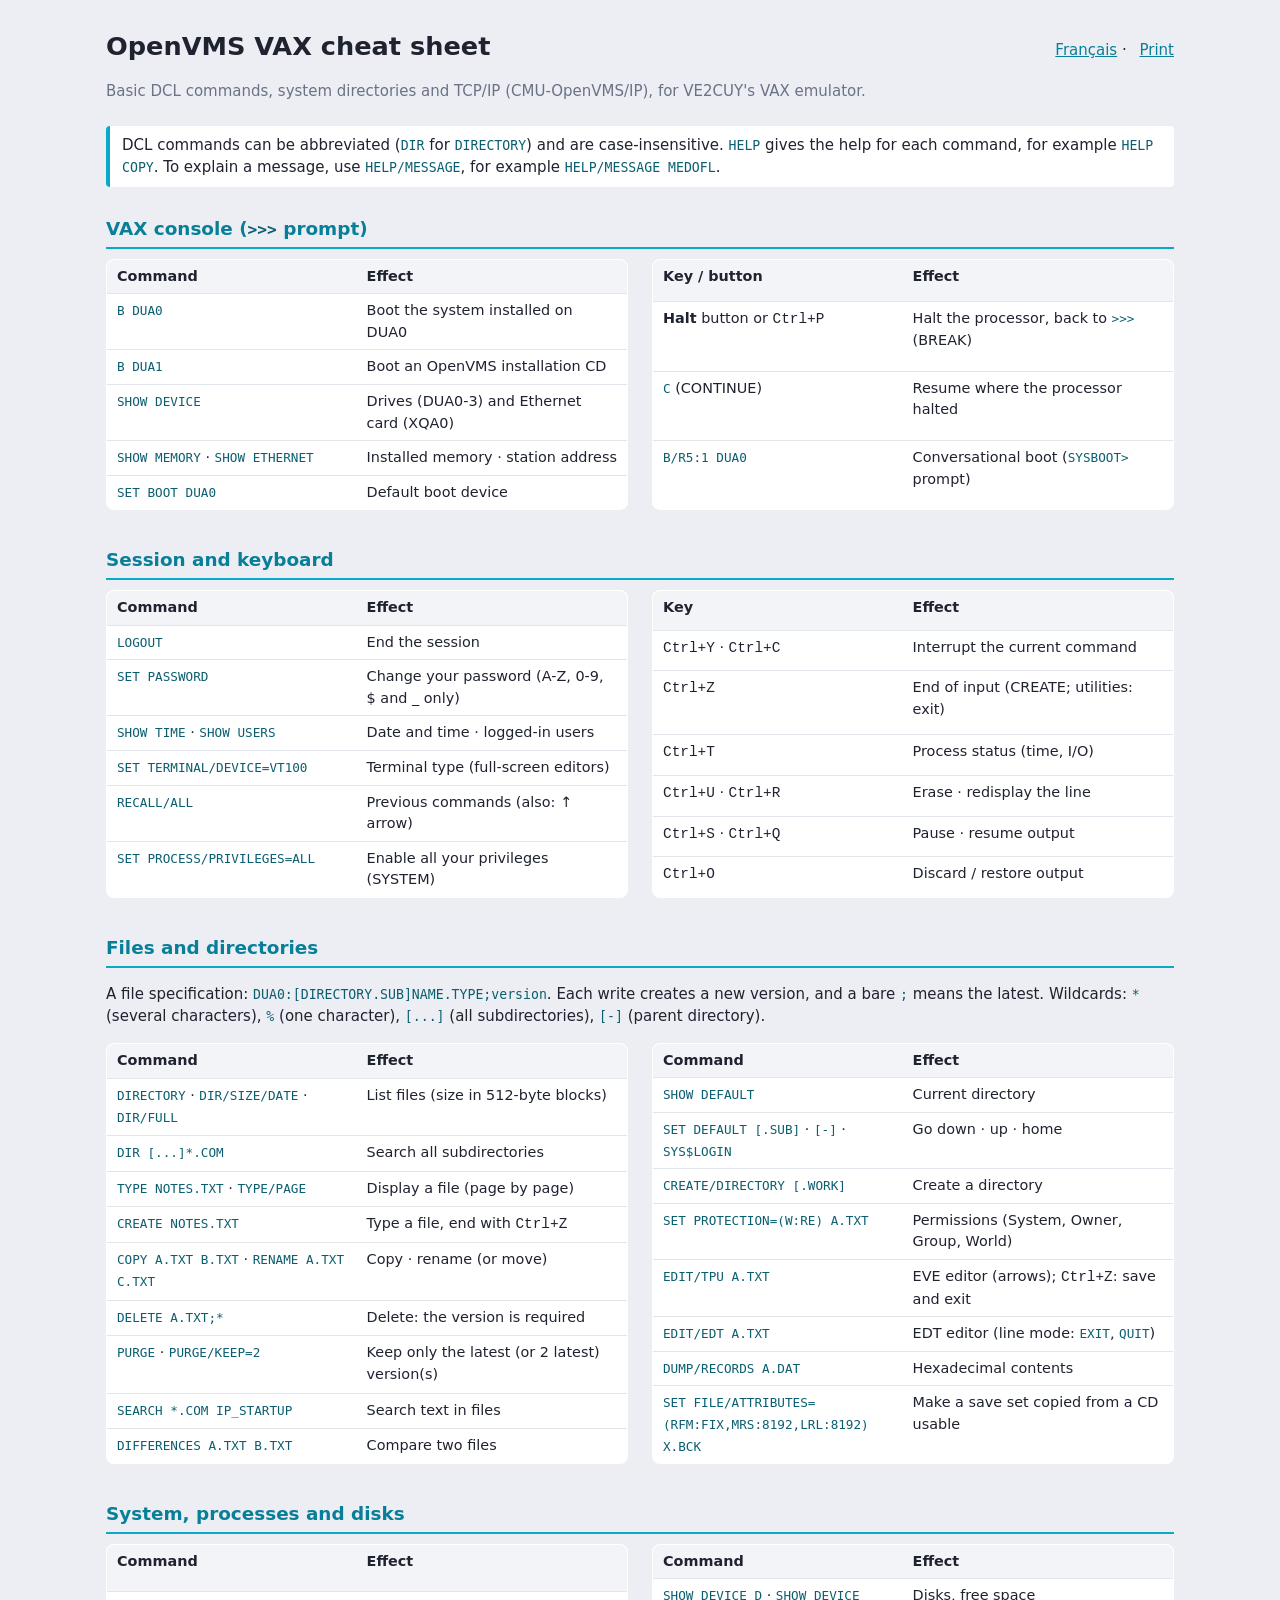
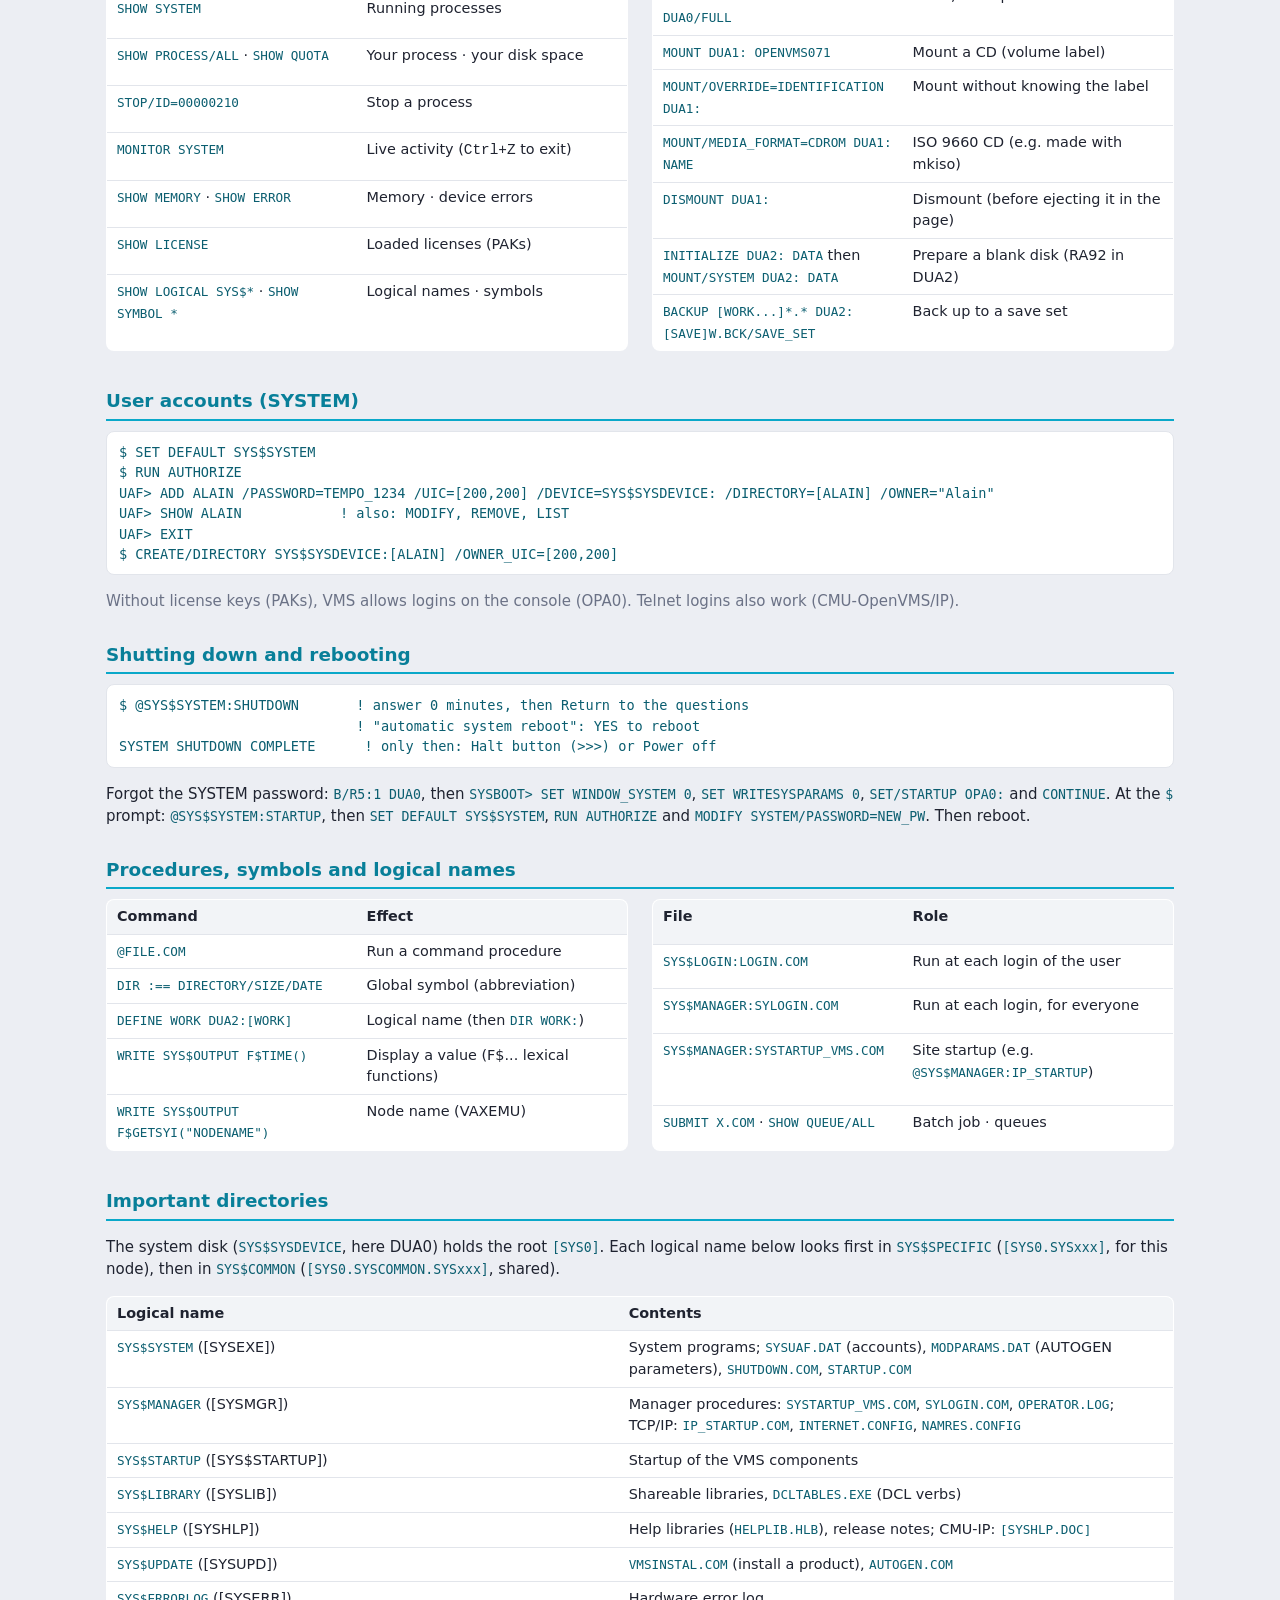
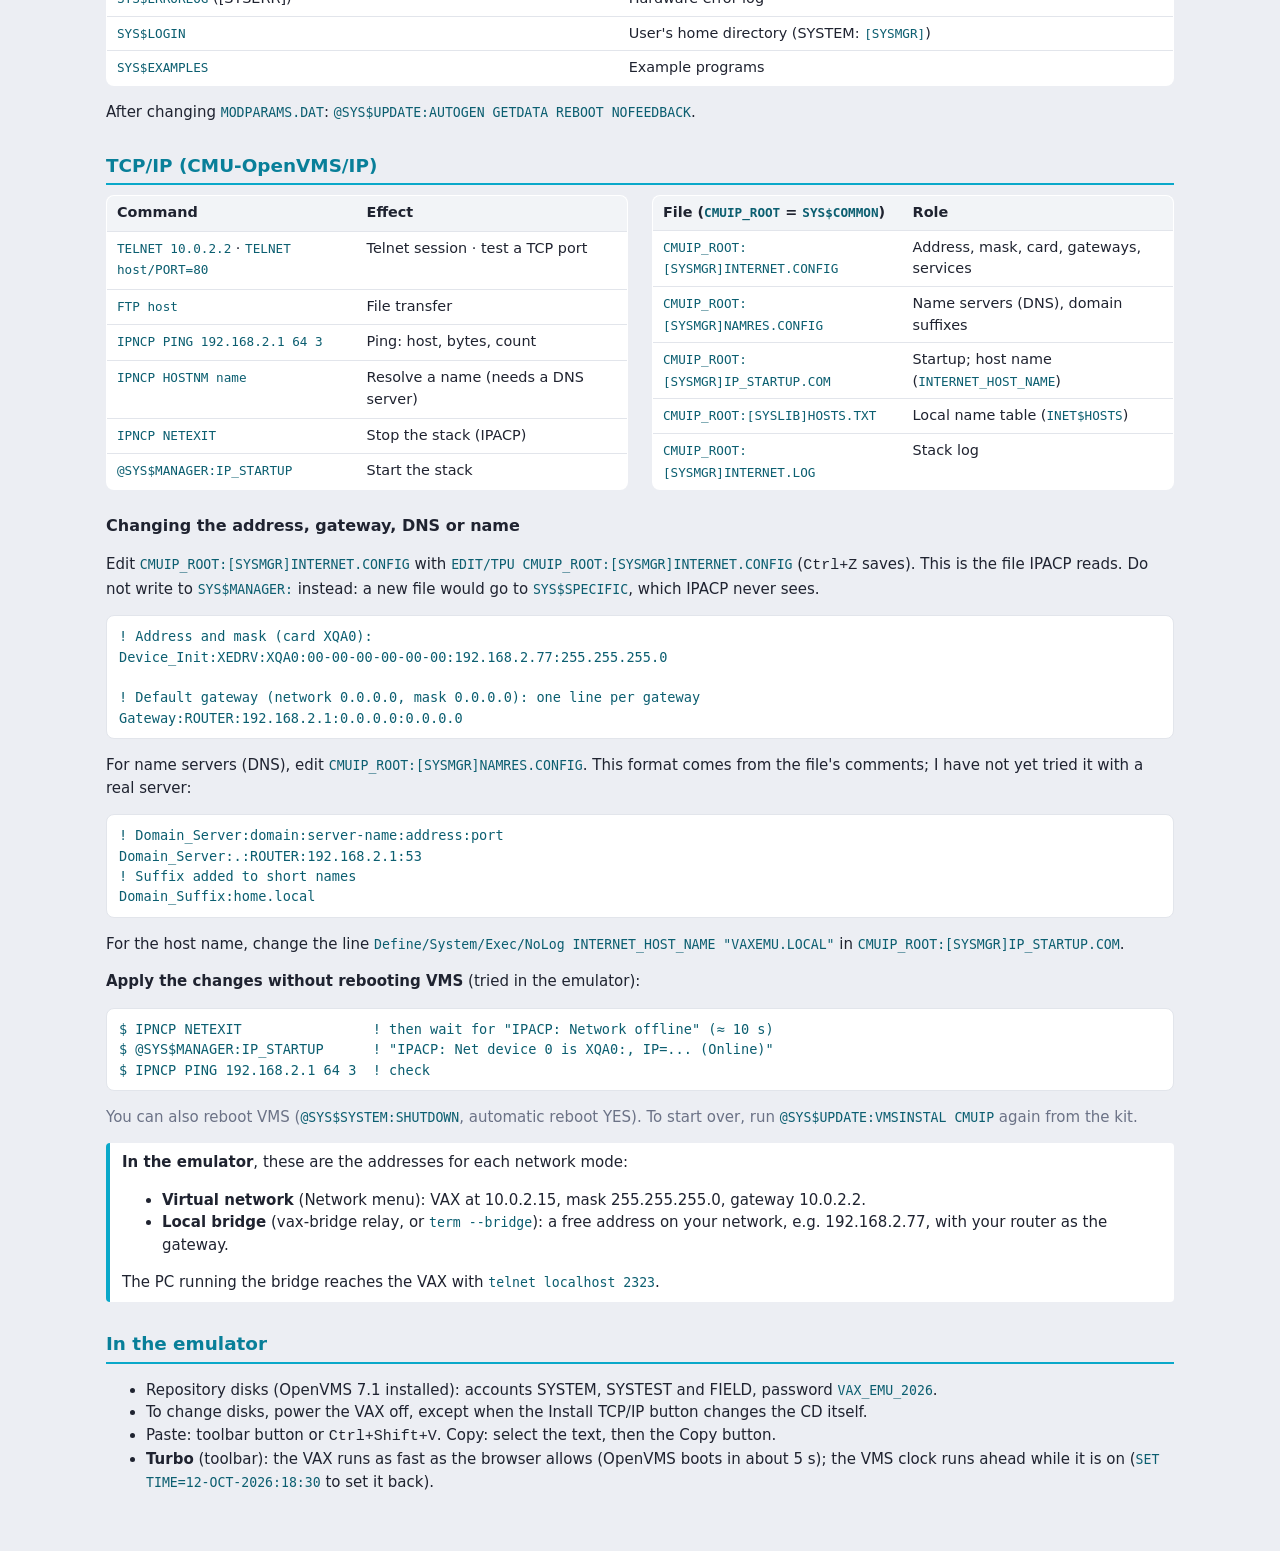
==== cheatsheet.html @ 29350e44 "Mise à jour du site" ====
<!doctype html>
<html lang="fr">
<head>
  <meta charset="utf-8">
  <meta name="viewport" content="width=device-width, initial-scale=1">
  <title>Aide-mémoire OpenVMS</title>
  <meta name="color-scheme" content="light dark">
  <script>
    // Même thème que l'émulateur; langue : ?lang=, sinon celle de l'émulateur ou du fureteur.
    try {
      const prefs = JSON.parse(localStorage.getItem('vax-prefs') ?? '{}');
      if (prefs.theme === 'light' || prefs.theme === 'dark') document.documentElement.dataset.theme = prefs.theme;
      const lang = new URLSearchParams(location.search).get('lang') || prefs.lang || navigator.language || 'fr';
      document.documentElement.lang = lang.startsWith('fr') ? 'fr' : 'en';
    } catch { /* stockage indisponible */ }
  </script>
  <style>
    :root { --bg: #eceef3; --surface: #fff; --surface-2: #f2f4f7; --border: #e2e5eb; --text: #1f2330;
      --muted: #6b7286; --accent: #0aa8c9; --accent-ink: #087f99; --code: #0b5e70; }
    @media (prefers-color-scheme: dark) { :root:not([data-theme="light"]) { --bg: #15171c; --surface: #1f222a;
      --surface-2: #282c35; --border: #2f333d; --text: #e6e8ec; --muted: #8d93a1; --accent: #22c3e6;
      --accent-ink: #4fd3ef; --code: #7fe0f5; } }
    :root[data-theme="dark"] { --bg: #15171c; --surface: #1f222a; --surface-2: #282c35; --border: #2f333d;
      --text: #e6e8ec; --muted: #8d93a1; --accent: #22c3e6; --accent-ink: #4fd3ef; --code: #7fe0f5; }
    * { box-sizing: border-box; }
    body { margin: 0; background: var(--bg); color: var(--text);
      font: 15px/1.5 system-ui, -apple-system, "Segoe UI", Roboto, sans-serif; }
    article { max-width: 1100px; margin: 0 auto; padding: 24px 16px 48px; }
    html[lang="fr"] article[lang="en"], html[lang="en"] article[lang="fr"] { display: none; }
    header { display: flex; align-items: baseline; justify-content: space-between; gap: 12px; flex-wrap: wrap; }
    h1 { margin: 0 0 4px; font-size: 1.6rem; }
    h2 { margin: 28px 0 10px; font-size: 1.15rem; color: var(--accent-ink); border-bottom: 2px solid var(--accent); padding-bottom: 4px; }
    h3 { margin: 16px 0 6px; font-size: 1rem; }
    p, li { color: var(--text); }
    .muted { color: var(--muted); }
    .lang a { color: var(--accent-ink); margin-left: 8px; }
    .grid { display: grid; grid-template-columns: repeat(auto-fit, minmax(420px, 1fr)); gap: 0 24px; }
    @media (max-width: 520px) { .grid { grid-template-columns: 1fr; } }
    table { width: 100%; border-collapse: collapse; background: var(--surface); border: 1px solid var(--border);
      border-radius: 8px; overflow: hidden; font-size: 0.9rem; margin-bottom: 8px; }
    th, td { text-align: left; vertical-align: top; padding: 6px 10px; border-top: 1px solid var(--border); }
    th { background: var(--surface-2); font-weight: 600; }
    tr:first-child th, tr:first-child td { border-top: 0; }
    td:first-child { width: 48%; }
    code, pre { font-family: "DejaVu Sans Mono", Consolas, "Courier New", monospace; color: var(--code); }
    code { font-size: 0.88em; overflow-wrap: anywhere; }
    pre { background: var(--surface); border: 1px solid var(--border); border-radius: 8px; padding: 10px 12px;
      overflow-x: auto; font-size: 0.85rem; margin: 6px 0 10px; }
    .note { background: var(--surface); border-left: 4px solid var(--accent); padding: 8px 12px; border-radius: 4px; margin: 8px 0; }
    @media print {
      body { background: #fff; color: #000; font-size: 11px; }
      .lang { display: none; }
      h2 { break-after: avoid; }
      table, pre { break-inside: avoid; }
      code, pre { color: #000; }
    }
  </style>
</head>
<body>

<article lang="fr">
  <header>
    <div>
      <h1>Aide-mémoire OpenVMS VAX</h1>
      <p class="muted">Commandes DCL de base, répertoires du système et TCP/IP (CMU-OpenVMS/IP), pour l'émulateur VAX de VE2CUY.</p>
    </div>
    <p class="lang"><a href="?lang=en">English</a> · <a href="javascript:print()">Imprimer</a></p>
  </header>

  <div class="note">Les commandes DCL s'abrègent (<code>DIR</code> pour <code>DIRECTORY</code>), et les majuscules ou minuscules n'ont pas d'importance. <code>HELP</code> donne l'aide de chaque commande, par exemple <code>HELP COPY</code>. Pour l'explication d'un message, utilisez <code>HELP/MESSAGE</code>, par exemple <code>HELP/MESSAGE MEDOFL</code>.</div>

  <h2>Console du VAX (invite <code>&gt;&gt;&gt;</code>)</h2>
  <div class="grid">
    <table>
      <tr><th>Commande</th><th>Effet</th></tr>
      <tr><td><code>B DUA0</code></td><td>Amorcer (boot) le système installé sur DUA0</td></tr>
      <tr><td><code>B DUA1</code></td><td>Amorcer un CD d'installation d'OpenVMS</td></tr>
      <tr><td><code>SHOW DEVICE</code></td><td>Lecteurs (DUA0-3) et carte Ethernet (XQA0)</td></tr>
      <tr><td><code>SHOW MEMORY</code> · <code>SHOW ETHERNET</code></td><td>Mémoire installée · adresse de station</td></tr>
      <tr><td><code>SET BOOT DUA0</code></td><td>Périphérique d'amorçage par défaut</td></tr>
    </table>
    <table>
      <tr><th>Touche / bouton</th><th>Effet</th></tr>
      <tr><td>Bouton <strong>Arrêt</strong> ou <kbd>Ctrl+P</kbd></td><td>Arrêter le processeur et revenir à <code>&gt;&gt;&gt;</code> (BREAK)</td></tr>
      <tr><td><code>C</code> (CONTINUE)</td><td>Reprendre là où le processeur s'était arrêté</td></tr>
      <tr><td><code>B/R5:1 DUA0</code></td><td>Amorçage conversationnel (invite <code>SYSBOOT&gt;</code>)</td></tr>
    </table>
  </div>

  <h2>Session et clavier</h2>
  <div class="grid">
    <table>
      <tr><th>Commande</th><th>Effet</th></tr>
      <tr><td><code>LOGOUT</code></td><td>Fermer la session</td></tr>
      <tr><td><code>SET PASSWORD</code></td><td>Changer son mot de passe (A-Z, 0-9, $ et _ seulement)</td></tr>
      <tr><td><code>SHOW TIME</code> · <code>SHOW USERS</code></td><td>Date et heure · usagers connectés</td></tr>
      <tr><td><code>SET TERMINAL/DEVICE=VT100</code></td><td>Type de terminal (éditeurs plein écran)</td></tr>
      <tr><td><code>RECALL/ALL</code></td><td>Commandes précédentes (aussi : flèche ↑)</td></tr>
      <tr><td><code>SET PROCESS/PRIVILEGES=ALL</code></td><td>Activer tous ses privilèges (SYSTEM)</td></tr>
    </table>
    <table>
      <tr><th>Touche</th><th>Effet</th></tr>
      <tr><td><kbd>Ctrl+Y</kbd> · <kbd>Ctrl+C</kbd></td><td>Interrompre la commande en cours</td></tr>
      <tr><td><kbd>Ctrl+Z</kbd></td><td>Fin de saisie (CREATE, utilitaires : quitter)</td></tr>
      <tr><td><kbd>Ctrl+T</kbd></td><td>État du processus (temps, E/S)</td></tr>
      <tr><td><kbd>Ctrl+U</kbd> · <kbd>Ctrl+R</kbd></td><td>Effacer · réafficher la ligne</td></tr>
      <tr><td><kbd>Ctrl+S</kbd> · <kbd>Ctrl+Q</kbd></td><td>Suspendre · reprendre l'affichage</td></tr>
      <tr><td><kbd>Ctrl+O</kbd></td><td>Supprimer / rétablir la sortie</td></tr>
    </table>
  </div>

  <h2>Fichiers et répertoires</h2>
  <p>Une spécification de fichier : <code>DUA0:[REPERTOIRE.SOUS]NOM.TYPE;version</code>. Chaque écriture crée une nouvelle version, et <code>;</code> seul désigne la plus récente. Jokers : <code>*</code> (plusieurs caractères), <code>%</code> (un caractère), <code>[...]</code> (tous les sous-répertoires), <code>[-]</code> (répertoire parent).</p>
  <div class="grid">
    <table>
      <tr><th>Commande</th><th>Effet</th></tr>
      <tr><td><code>DIRECTORY</code> · <code>DIR/SIZE/DATE</code> · <code>DIR/FULL</code></td><td>Lister les fichiers (taille en blocs de 512 octets)</td></tr>
      <tr><td><code>DIR [...]*.COM</code></td><td>Chercher dans tous les sous-répertoires</td></tr>
      <tr><td><code>TYPE NOTES.TXT</code> · <code>TYPE/PAGE</code></td><td>Afficher un fichier (page par page)</td></tr>
      <tr><td><code>CREATE NOTES.TXT</code></td><td>Taper un fichier, terminer par <kbd>Ctrl+Z</kbd></td></tr>
      <tr><td><code>COPY A.TXT B.TXT</code> · <code>RENAME A.TXT C.TXT</code></td><td>Copier · renommer (ou déplacer)</td></tr>
      <tr><td><code>DELETE A.TXT;*</code></td><td>Effacer : la version est obligatoire</td></tr>
      <tr><td><code>PURGE</code> · <code>PURGE/KEEP=2</code></td><td>Garder seulement la (ou les 2) dernière(s) version(s)</td></tr>
      <tr><td><code>SEARCH *.COM IP_STARTUP</code></td><td>Chercher un texte dans des fichiers</td></tr>
      <tr><td><code>DIFFERENCES A.TXT B.TXT</code></td><td>Comparer deux fichiers</td></tr>
    </table>
    <table>
      <tr><th>Commande</th><th>Effet</th></tr>
      <tr><td><code>SHOW DEFAULT</code></td><td>Répertoire courant</td></tr>
      <tr><td><code>SET DEFAULT [.SOUS]</code> · <code>[-]</code> · <code>SYS$LOGIN</code></td><td>Descendre · remonter · revenir chez soi</td></tr>
      <tr><td><code>CREATE/DIRECTORY [.TRAVAIL]</code></td><td>Créer un répertoire</td></tr>
      <tr><td><code>SET PROTECTION=(W:RE) A.TXT</code></td><td>Permissions (System, Owner, Group, World)</td></tr>
      <tr><td><code>EDIT/TPU A.TXT</code></td><td>Éditeur EVE (flèches); <kbd>Ctrl+Z</kbd> : enregistrer et quitter</td></tr>
      <tr><td><code>EDIT/EDT A.TXT</code></td><td>Éditeur EDT (ligne : <code>EXIT</code>, <code>QUIT</code>)</td></tr>
      <tr><td><code>DUMP/RECORDS A.DAT</code></td><td>Contenu en hexadécimal</td></tr>
      <tr><td><code>SET FILE/ATTRIBUTES=(RFM:FIX,MRS:8192,LRL:8192) X.BCK</code></td><td>Rendre utilisable un save set copié d'un CD</td></tr>
    </table>
  </div>

  <h2>Système, processus et disques</h2>
  <div class="grid">
    <table>
      <tr><th>Commande</th><th>Effet</th></tr>
      <tr><td><code>SHOW SYSTEM</code></td><td>Processus en marche</td></tr>
      <tr><td><code>SHOW PROCESS/ALL</code> · <code>SHOW QUOTA</code></td><td>Son processus · son espace disque</td></tr>
      <tr><td><code>STOP/ID=00000210</code></td><td>Arrêter un processus</td></tr>
      <tr><td><code>MONITOR SYSTEM</code></td><td>Activité en direct (<kbd>Ctrl+Z</kbd> pour quitter)</td></tr>
      <tr><td><code>SHOW MEMORY</code> · <code>SHOW ERROR</code></td><td>Mémoire · erreurs des périphériques</td></tr>
      <tr><td><code>SHOW LICENSE</code></td><td>Licences (PAK) chargées</td></tr>
      <tr><td><code>SHOW LOGICAL SYS$*</code> · <code>SHOW SYMBOL *</code></td><td>Noms logiques · symboles</td></tr>
    </table>
    <table>
      <tr><th>Commande</th><th>Effet</th></tr>
      <tr><td><code>SHOW DEVICE D</code> · <code>SHOW DEVICE DUA0/FULL</code></td><td>Disques, espace libre</td></tr>
      <tr><td><code>MOUNT DUA1: OPENVMS071</code></td><td>Monter un CD (étiquette du volume)</td></tr>
      <tr><td><code>MOUNT/OVERRIDE=IDENTIFICATION DUA1:</code></td><td>Monter sans connaître l'étiquette</td></tr>
      <tr><td><code>MOUNT/MEDIA_FORMAT=CDROM DUA1: NOM</code></td><td>CD ISO 9660 (ex. fait avec mkiso)</td></tr>
      <tr><td><code>DISMOUNT DUA1:</code></td><td>Démonter (avant d'éjecter dans la page)</td></tr>
      <tr><td><code>INITIALIZE DUA2: DONNEES</code> puis <code>MOUNT/SYSTEM DUA2: DONNEES</code></td><td>Préparer un disque vierge (RA92 en DUA2)</td></tr>
      <tr><td><code>BACKUP [TRAVAIL...]*.* DUA2:[SAUVE]T.BCK/SAVE_SET</code></td><td>Sauvegarde dans un save set</td></tr>
    </table>
  </div>

  <h2>Comptes d'usagers (SYSTEM)</h2>
<pre>$ SET DEFAULT SYS$SYSTEM
$ RUN AUTHORIZE
UAF&gt; ADD ALAIN /PASSWORD=TEMPO_1234 /UIC=[200,200] /DEVICE=SYS$SYSDEVICE: /DIRECTORY=[ALAIN] /OWNER="Alain"
UAF&gt; SHOW ALAIN            ! aussi : MODIFY, REMOVE, LIST
UAF&gt; EXIT
$ CREATE/DIRECTORY SYS$SYSDEVICE:[ALAIN] /OWNER_UIC=[200,200]</pre>
  <p class="muted">Sans clé de licence (PAK), VMS permet la connexion sur la console (OPA0). Les connexions par telnet passent aussi (CMU-OpenVMS/IP).</p>

  <h2>Arrêter et redémarrer</h2>
<pre>$ @SYS$SYSTEM:SHUTDOWN       ! répondre 0 minute, puis Retour aux questions
                             ! « automatic system reboot » : YES pour redémarrer
SYSTEM SHUTDOWN COMPLETE      ! alors seulement : bouton Arrêt (&gt;&gt;&gt;) ou Éteindre</pre>
  <p>Mot de passe de SYSTEM oublié : <code>B/R5:1 DUA0</code>, puis <code>SYSBOOT&gt; SET WINDOW_SYSTEM 0</code>, <code>SET WRITESYSPARAMS 0</code>, <code>SET/STARTUP OPA0:</code> et <code>CONTINUE</code>. À l'invite <code>$</code> : <code>@SYS$SYSTEM:STARTUP</code>, puis <code>SET DEFAULT SYS$SYSTEM</code>, <code>RUN AUTHORIZE</code> et <code>MODIFY SYSTEM/PASSWORD=NOUVEAU_MP</code>. Redémarrez ensuite.</p>

  <h2>Procédures, symboles et noms logiques</h2>
  <div class="grid">
    <table>
      <tr><th>Commande</th><th>Effet</th></tr>
      <tr><td><code>@FICHIER.COM</code></td><td>Exécuter une procédure de commandes</td></tr>
      <tr><td><code>DIR :== DIRECTORY/SIZE/DATE</code></td><td>Symbole (abréviation) global</td></tr>
      <tr><td><code>DEFINE TRAVAIL DUA2:[TRAVAIL]</code></td><td>Nom logique (puis <code>DIR TRAVAIL:</code>)</td></tr>
      <tr><td><code>WRITE SYS$OUTPUT F$TIME()</code></td><td>Afficher une valeur (fonctions lexicales F$...)</td></tr>
      <tr><td><code>WRITE SYS$OUTPUT F$GETSYI("NODENAME")</code></td><td>Nom du nœud (VAXEMU)</td></tr>
    </table>
    <table>
      <tr><th>Fichier</th><th>Rôle</th></tr>
      <tr><td><code>SYS$LOGIN:LOGIN.COM</code></td><td>Exécuté à chaque connexion de l'usager</td></tr>
      <tr><td><code>SYS$MANAGER:SYLOGIN.COM</code></td><td>Exécuté à chaque connexion, pour tous</td></tr>
      <tr><td><code>SYS$MANAGER:SYSTARTUP_VMS.COM</code></td><td>Démarrage du site (ex. <code>@SYS$MANAGER:IP_STARTUP</code>)</td></tr>
      <tr><td><code>SUBMIT X.COM</code> · <code>SHOW QUEUE/ALL</code></td><td>Travail en lot · files d'attente</td></tr>
    </table>
  </div>

  <h2>Répertoires importants</h2>
  <p>Le disque système (<code>SYS$SYSDEVICE</code>, ici DUA0) contient la racine <code>[SYS0]</code>. Chaque nom logique ci-dessous cherche d'abord dans <code>SYS$SPECIFIC</code> (<code>[SYS0.SYSxxx]</code>), propre au nœud, puis dans <code>SYS$COMMON</code> (<code>[SYS0.SYSCOMMON.SYSxxx]</code>), partagé.</p>
  <table>
    <tr><th>Nom logique</th><th>Contenu</th></tr>
    <tr><td><code>SYS$SYSTEM</code> ([SYSEXE])</td><td>Programmes du système; <code>SYSUAF.DAT</code> (comptes), <code>MODPARAMS.DAT</code> (paramètres pour AUTOGEN), <code>SHUTDOWN.COM</code>, <code>STARTUP.COM</code></td></tr>
    <tr><td><code>SYS$MANAGER</code> ([SYSMGR])</td><td>Procédures du gestionnaire : <code>SYSTARTUP_VMS.COM</code>, <code>SYLOGIN.COM</code>, <code>OPERATOR.LOG</code>; TCP/IP : <code>IP_STARTUP.COM</code>, <code>INTERNET.CONFIG</code>, <code>NAMRES.CONFIG</code></td></tr>
    <tr><td><code>SYS$STARTUP</code> ([SYS$STARTUP])</td><td>Démarrage des composants de VMS</td></tr>
    <tr><td><code>SYS$LIBRARY</code> ([SYSLIB])</td><td>Bibliothèques partagées, <code>DCLTABLES.EXE</code> (verbes DCL)</td></tr>
    <tr><td><code>SYS$HELP</code> ([SYSHLP])</td><td>Bibliothèques d'aide (<code>HELPLIB.HLB</code>), notes de version; CMU-IP : <code>[SYSHLP.DOC]</code></td></tr>
    <tr><td><code>SYS$UPDATE</code> ([SYSUPD])</td><td><code>VMSINSTAL.COM</code> (installer un produit), <code>AUTOGEN.COM</code></td></tr>
    <tr><td><code>SYS$ERRORLOG</code> ([SYSERR])</td><td>Journal des erreurs du matériel</td></tr>
    <tr><td><code>SYS$LOGIN</code></td><td>Répertoire de l'usager (SYSTEM : <code>[SYSMGR]</code>)</td></tr>
    <tr><td><code>SYS$EXAMPLES</code></td><td>Exemples de programmes</td></tr>
  </table>
  <p>Après un changement de <code>MODPARAMS.DAT</code> : <code>@SYS$UPDATE:AUTOGEN GETDATA REBOOT NOFEEDBACK</code>.</p>

  <h2>TCP/IP (CMU-OpenVMS/IP)</h2>
  <div class="grid">
    <table>
      <tr><th>Commande</th><th>Effet</th></tr>
      <tr><td><code>TELNET 10.0.2.2</code> · <code>TELNET hôte/PORT=80</code></td><td>Session telnet · essai d'un port TCP</td></tr>
      <tr><td><code>FTP hôte</code></td><td>Transfert de fichiers</td></tr>
      <tr><td><code>IPNCP PING 192.168.2.1 64 3</code></td><td>Ping : hôte, octets, nombre</td></tr>
      <tr><td><code>IPNCP HOSTNM nom</code></td><td>Résoudre un nom (serveur DNS requis)</td></tr>
      <tr><td><code>IPNCP NETEXIT</code></td><td>Arrêter la pile (IPACP)</td></tr>
      <tr><td><code>@SYS$MANAGER:IP_STARTUP</code></td><td>Démarrer la pile</td></tr>
    </table>
    <table>
      <tr><th>Fichier (<code>CMUIP_ROOT</code> = <code>SYS$COMMON</code>)</th><th>Rôle</th></tr>
      <tr><td><code>CMUIP_ROOT:[SYSMGR]INTERNET.CONFIG</code></td><td>Adresse, masque, carte, passerelles, services</td></tr>
      <tr><td><code>CMUIP_ROOT:[SYSMGR]NAMRES.CONFIG</code></td><td>Serveurs de noms (DNS), suffixes de domaine</td></tr>
      <tr><td><code>CMUIP_ROOT:[SYSMGR]IP_STARTUP.COM</code></td><td>Démarrage; nom d'hôte (<code>INTERNET_HOST_NAME</code>)</td></tr>
      <tr><td><code>CMUIP_ROOT:[SYSLIB]HOSTS.TXT</code></td><td>Table locale des noms (<code>INET$HOSTS</code>)</td></tr>
      <tr><td><code>CMUIP_ROOT:[SYSMGR]INTERNET.LOG</code></td><td>Journal de la pile</td></tr>
    </table>
  </div>

  <h3>Changer l'adresse, la passerelle, le DNS ou le nom</h3>
  <p>Modifiez <code>CMUIP_ROOT:[SYSMGR]INTERNET.CONFIG</code> avec <code>EDIT/TPU CMUIP_ROOT:[SYSMGR]INTERNET.CONFIG</code> (<kbd>Ctrl+Z</kbd> enregistre). C'est ce fichier que lit IPACP. N'écrivez pas plutôt dans <code>SYS$MANAGER:</code> : un nouveau fichier y irait dans <code>SYS$SPECIFIC</code> et IPACP ne le verrait pas.</p>
<pre>! Adresse et masque (carte XQA0) :
Device_Init:XEDRV:XQA0:00-00-00-00-00-00:192.168.2.77:255.255.255.0

! Passerelle par défaut (réseau 0.0.0.0, masque 0.0.0.0) : une ligne par passerelle
Gateway:ROUTER:192.168.2.1:0.0.0.0:0.0.0.0</pre>
  <p>Pour les serveurs de noms (DNS), modifiez <code>CMUIP_ROOT:[SYSMGR]NAMRES.CONFIG</code>. Le format vient des commentaires du fichier; je ne l'ai pas encore essayé avec un vrai serveur :</p>
<pre>! Domain_Server:domaine:nom-du-serveur:adresse:port
Domain_Server:.:ROUTER:192.168.2.1:53
! Suffixe ajouté aux noms courts
Domain_Suffix:maison.local</pre>
  <p>Pour le nom d'hôte, changez la ligne <code>Define/System/Exec/NoLog INTERNET_HOST_NAME "VAXEMU.LOCAL"</code> de <code>CMUIP_ROOT:[SYSMGR]IP_STARTUP.COM</code>.</p>
  <p><strong>Appliquer les changements sans redémarrer VMS</strong> (essayé dans l'émulateur) :</p>
<pre>$ IPNCP NETEXIT                ! puis attendre le message « IPACP: Network offline » (≈ 10 s)
$ @SYS$MANAGER:IP_STARTUP      ! « IPACP: Net device 0 is XQA0:, IP=... (Online) »
$ IPNCP PING 192.168.2.1 64 3  ! vérifier</pre>
  <p class="muted">Vous pouvez aussi redémarrer VMS (<code>@SYS$SYSTEM:SHUTDOWN</code>, redémarrage automatique YES). Pour tout reprendre, relancez <code>@SYS$UPDATE:VMSINSTAL CMUIP</code> depuis la trousse.</p>
  <div class="note"><strong>Dans l'émulateur</strong>, voici les adresses selon le mode réseau :
    <ul>
      <li><strong>Réseau virtuel</strong> (menu Réseau) : VAX en 10.0.2.15, masque 255.255.255.0, passerelle 10.0.2.2.</li>
      <li><strong>Pont local</strong> (relais vax-bridge, ou <code>term --bridge</code>) : une adresse libre de votre réseau, par exemple 192.168.2.77, avec votre routeur comme passerelle.</li>
    </ul>
    Le PC qui fait le pont joint le VAX par <code>telnet localhost 2323</code>.</div>

  <h2>Dans l'émulateur</h2>
  <ul>
    <li>Disques du dépôt (OpenVMS 7.1 installé) : comptes SYSTEM, SYSTEST et FIELD, mot de passe <code>VAX_EMU_2026</code>.</li>
    <li>Pour changer de disque, éteignez le VAX, sauf quand le bouton « Installer TCP/IP » change lui-même le CD.</li>
    <li>Coller : bouton de la barre ou <kbd>Ctrl+Maj+V</kbd>. Copier : sélectionner le texte, puis le bouton Copier.</li>
    <li><strong>Turbo</strong> (barre du haut) : le VAX va aussi vite que le fureteur le permet (démarrage d'OpenVMS en 5 s environ); l'horloge de VMS prend de l'avance tant qu'il est actif (<code>SET TIME=12-OCT-2026:18:30</code> pour la remettre à l'heure).</li>
  </ul>
</article>

<article lang="en">
  <header>
    <div>
      <h1>OpenVMS VAX cheat sheet</h1>
      <p class="muted">Basic DCL commands, system directories and TCP/IP (CMU-OpenVMS/IP), for VE2CUY's VAX emulator.</p>
    </div>
    <p class="lang"><a href="?lang=fr">Français</a> · <a href="javascript:print()">Print</a></p>
  </header>

  <div class="note">DCL commands can be abbreviated (<code>DIR</code> for <code>DIRECTORY</code>) and are case-insensitive. <code>HELP</code> gives the help for each command, for example <code>HELP COPY</code>. To explain a message, use <code>HELP/MESSAGE</code>, for example <code>HELP/MESSAGE MEDOFL</code>.</div>

  <h2>VAX console (<code>&gt;&gt;&gt;</code> prompt)</h2>
  <div class="grid">
    <table>
      <tr><th>Command</th><th>Effect</th></tr>
      <tr><td><code>B DUA0</code></td><td>Boot the system installed on DUA0</td></tr>
      <tr><td><code>B DUA1</code></td><td>Boot an OpenVMS installation CD</td></tr>
      <tr><td><code>SHOW DEVICE</code></td><td>Drives (DUA0-3) and Ethernet card (XQA0)</td></tr>
      <tr><td><code>SHOW MEMORY</code> · <code>SHOW ETHERNET</code></td><td>Installed memory · station address</td></tr>
      <tr><td><code>SET BOOT DUA0</code></td><td>Default boot device</td></tr>
    </table>
    <table>
      <tr><th>Key / button</th><th>Effect</th></tr>
      <tr><td><strong>Halt</strong> button or <kbd>Ctrl+P</kbd></td><td>Halt the processor, back to <code>&gt;&gt;&gt;</code> (BREAK)</td></tr>
      <tr><td><code>C</code> (CONTINUE)</td><td>Resume where the processor halted</td></tr>
      <tr><td><code>B/R5:1 DUA0</code></td><td>Conversational boot (<code>SYSBOOT&gt;</code> prompt)</td></tr>
    </table>
  </div>

  <h2>Session and keyboard</h2>
  <div class="grid">
    <table>
      <tr><th>Command</th><th>Effect</th></tr>
      <tr><td><code>LOGOUT</code></td><td>End the session</td></tr>
      <tr><td><code>SET PASSWORD</code></td><td>Change your password (A-Z, 0-9, $ and _ only)</td></tr>
      <tr><td><code>SHOW TIME</code> · <code>SHOW USERS</code></td><td>Date and time · logged-in users</td></tr>
      <tr><td><code>SET TERMINAL/DEVICE=VT100</code></td><td>Terminal type (full-screen editors)</td></tr>
      <tr><td><code>RECALL/ALL</code></td><td>Previous commands (also: ↑ arrow)</td></tr>
      <tr><td><code>SET PROCESS/PRIVILEGES=ALL</code></td><td>Enable all your privileges (SYSTEM)</td></tr>
    </table>
    <table>
      <tr><th>Key</th><th>Effect</th></tr>
      <tr><td><kbd>Ctrl+Y</kbd> · <kbd>Ctrl+C</kbd></td><td>Interrupt the current command</td></tr>
      <tr><td><kbd>Ctrl+Z</kbd></td><td>End of input (CREATE; utilities: exit)</td></tr>
      <tr><td><kbd>Ctrl+T</kbd></td><td>Process status (time, I/O)</td></tr>
      <tr><td><kbd>Ctrl+U</kbd> · <kbd>Ctrl+R</kbd></td><td>Erase · redisplay the line</td></tr>
      <tr><td><kbd>Ctrl+S</kbd> · <kbd>Ctrl+Q</kbd></td><td>Pause · resume output</td></tr>
      <tr><td><kbd>Ctrl+O</kbd></td><td>Discard / restore output</td></tr>
    </table>
  </div>

  <h2>Files and directories</h2>
  <p>A file specification: <code>DUA0:[DIRECTORY.SUB]NAME.TYPE;version</code>. Each write creates a new version, and a bare <code>;</code> means the latest. Wildcards: <code>*</code> (several characters), <code>%</code> (one character), <code>[...]</code> (all subdirectories), <code>[-]</code> (parent directory).</p>
  <div class="grid">
    <table>
      <tr><th>Command</th><th>Effect</th></tr>
      <tr><td><code>DIRECTORY</code> · <code>DIR/SIZE/DATE</code> · <code>DIR/FULL</code></td><td>List files (size in 512-byte blocks)</td></tr>
      <tr><td><code>DIR [...]*.COM</code></td><td>Search all subdirectories</td></tr>
      <tr><td><code>TYPE NOTES.TXT</code> · <code>TYPE/PAGE</code></td><td>Display a file (page by page)</td></tr>
      <tr><td><code>CREATE NOTES.TXT</code></td><td>Type a file, end with <kbd>Ctrl+Z</kbd></td></tr>
      <tr><td><code>COPY A.TXT B.TXT</code> · <code>RENAME A.TXT C.TXT</code></td><td>Copy · rename (or move)</td></tr>
      <tr><td><code>DELETE A.TXT;*</code></td><td>Delete: the version is required</td></tr>
      <tr><td><code>PURGE</code> · <code>PURGE/KEEP=2</code></td><td>Keep only the latest (or 2 latest) version(s)</td></tr>
      <tr><td><code>SEARCH *.COM IP_STARTUP</code></td><td>Search text in files</td></tr>
      <tr><td><code>DIFFERENCES A.TXT B.TXT</code></td><td>Compare two files</td></tr>
    </table>
    <table>
      <tr><th>Command</th><th>Effect</th></tr>
      <tr><td><code>SHOW DEFAULT</code></td><td>Current directory</td></tr>
      <tr><td><code>SET DEFAULT [.SUB]</code> · <code>[-]</code> · <code>SYS$LOGIN</code></td><td>Go down · up · home</td></tr>
      <tr><td><code>CREATE/DIRECTORY [.WORK]</code></td><td>Create a directory</td></tr>
      <tr><td><code>SET PROTECTION=(W:RE) A.TXT</code></td><td>Permissions (System, Owner, Group, World)</td></tr>
      <tr><td><code>EDIT/TPU A.TXT</code></td><td>EVE editor (arrows); <kbd>Ctrl+Z</kbd>: save and exit</td></tr>
      <tr><td><code>EDIT/EDT A.TXT</code></td><td>EDT editor (line mode: <code>EXIT</code>, <code>QUIT</code>)</td></tr>
      <tr><td><code>DUMP/RECORDS A.DAT</code></td><td>Hexadecimal contents</td></tr>
      <tr><td><code>SET FILE/ATTRIBUTES=(RFM:FIX,MRS:8192,LRL:8192) X.BCK</code></td><td>Make a save set copied from a CD usable</td></tr>
    </table>
  </div>

  <h2>System, processes and disks</h2>
  <div class="grid">
    <table>
      <tr><th>Command</th><th>Effect</th></tr>
      <tr><td><code>SHOW SYSTEM</code></td><td>Running processes</td></tr>
      <tr><td><code>SHOW PROCESS/ALL</code> · <code>SHOW QUOTA</code></td><td>Your process · your disk space</td></tr>
      <tr><td><code>STOP/ID=00000210</code></td><td>Stop a process</td></tr>
      <tr><td><code>MONITOR SYSTEM</code></td><td>Live activity (<kbd>Ctrl+Z</kbd> to exit)</td></tr>
      <tr><td><code>SHOW MEMORY</code> · <code>SHOW ERROR</code></td><td>Memory · device errors</td></tr>
      <tr><td><code>SHOW LICENSE</code></td><td>Loaded licenses (PAKs)</td></tr>
      <tr><td><code>SHOW LOGICAL SYS$*</code> · <code>SHOW SYMBOL *</code></td><td>Logical names · symbols</td></tr>
    </table>
    <table>
      <tr><th>Command</th><th>Effect</th></tr>
      <tr><td><code>SHOW DEVICE D</code> · <code>SHOW DEVICE DUA0/FULL</code></td><td>Disks, free space</td></tr>
      <tr><td><code>MOUNT DUA1: OPENVMS071</code></td><td>Mount a CD (volume label)</td></tr>
      <tr><td><code>MOUNT/OVERRIDE=IDENTIFICATION DUA1:</code></td><td>Mount without knowing the label</td></tr>
      <tr><td><code>MOUNT/MEDIA_FORMAT=CDROM DUA1: NAME</code></td><td>ISO 9660 CD (e.g. made with mkiso)</td></tr>
      <tr><td><code>DISMOUNT DUA1:</code></td><td>Dismount (before ejecting it in the page)</td></tr>
      <tr><td><code>INITIALIZE DUA2: DATA</code> then <code>MOUNT/SYSTEM DUA2: DATA</code></td><td>Prepare a blank disk (RA92 in DUA2)</td></tr>
      <tr><td><code>BACKUP [WORK...]*.* DUA2:[SAVE]W.BCK/SAVE_SET</code></td><td>Back up to a save set</td></tr>
    </table>
  </div>

  <h2>User accounts (SYSTEM)</h2>
<pre>$ SET DEFAULT SYS$SYSTEM
$ RUN AUTHORIZE
UAF&gt; ADD ALAIN /PASSWORD=TEMPO_1234 /UIC=[200,200] /DEVICE=SYS$SYSDEVICE: /DIRECTORY=[ALAIN] /OWNER="Alain"
UAF&gt; SHOW ALAIN            ! also: MODIFY, REMOVE, LIST
UAF&gt; EXIT
$ CREATE/DIRECTORY SYS$SYSDEVICE:[ALAIN] /OWNER_UIC=[200,200]</pre>
  <p class="muted">Without license keys (PAKs), VMS allows logins on the console (OPA0). Telnet logins also work (CMU-OpenVMS/IP).</p>

  <h2>Shutting down and rebooting</h2>
<pre>$ @SYS$SYSTEM:SHUTDOWN       ! answer 0 minutes, then Return to the questions
                             ! "automatic system reboot": YES to reboot
SYSTEM SHUTDOWN COMPLETE      ! only then: Halt button (&gt;&gt;&gt;) or Power off</pre>
  <p>Forgot the SYSTEM password: <code>B/R5:1 DUA0</code>, then <code>SYSBOOT&gt; SET WINDOW_SYSTEM 0</code>, <code>SET WRITESYSPARAMS 0</code>, <code>SET/STARTUP OPA0:</code> and <code>CONTINUE</code>. At the <code>$</code> prompt: <code>@SYS$SYSTEM:STARTUP</code>, then <code>SET DEFAULT SYS$SYSTEM</code>, <code>RUN AUTHORIZE</code> and <code>MODIFY SYSTEM/PASSWORD=NEW_PW</code>. Then reboot.</p>

  <h2>Procedures, symbols and logical names</h2>
  <div class="grid">
    <table>
      <tr><th>Command</th><th>Effect</th></tr>
      <tr><td><code>@FILE.COM</code></td><td>Run a command procedure</td></tr>
      <tr><td><code>DIR :== DIRECTORY/SIZE/DATE</code></td><td>Global symbol (abbreviation)</td></tr>
      <tr><td><code>DEFINE WORK DUA2:[WORK]</code></td><td>Logical name (then <code>DIR WORK:</code>)</td></tr>
      <tr><td><code>WRITE SYS$OUTPUT F$TIME()</code></td><td>Display a value (F$... lexical functions)</td></tr>
      <tr><td><code>WRITE SYS$OUTPUT F$GETSYI("NODENAME")</code></td><td>Node name (VAXEMU)</td></tr>
    </table>
    <table>
      <tr><th>File</th><th>Role</th></tr>
      <tr><td><code>SYS$LOGIN:LOGIN.COM</code></td><td>Run at each login of the user</td></tr>
      <tr><td><code>SYS$MANAGER:SYLOGIN.COM</code></td><td>Run at each login, for everyone</td></tr>
      <tr><td><code>SYS$MANAGER:SYSTARTUP_VMS.COM</code></td><td>Site startup (e.g. <code>@SYS$MANAGER:IP_STARTUP</code>)</td></tr>
      <tr><td><code>SUBMIT X.COM</code> · <code>SHOW QUEUE/ALL</code></td><td>Batch job · queues</td></tr>
    </table>
  </div>

  <h2>Important directories</h2>
  <p>The system disk (<code>SYS$SYSDEVICE</code>, here DUA0) holds the root <code>[SYS0]</code>. Each logical name below looks first in <code>SYS$SPECIFIC</code> (<code>[SYS0.SYSxxx]</code>, for this node), then in <code>SYS$COMMON</code> (<code>[SYS0.SYSCOMMON.SYSxxx]</code>, shared).</p>
  <table>
    <tr><th>Logical name</th><th>Contents</th></tr>
    <tr><td><code>SYS$SYSTEM</code> ([SYSEXE])</td><td>System programs; <code>SYSUAF.DAT</code> (accounts), <code>MODPARAMS.DAT</code> (AUTOGEN parameters), <code>SHUTDOWN.COM</code>, <code>STARTUP.COM</code></td></tr>
    <tr><td><code>SYS$MANAGER</code> ([SYSMGR])</td><td>Manager procedures: <code>SYSTARTUP_VMS.COM</code>, <code>SYLOGIN.COM</code>, <code>OPERATOR.LOG</code>; TCP/IP: <code>IP_STARTUP.COM</code>, <code>INTERNET.CONFIG</code>, <code>NAMRES.CONFIG</code></td></tr>
    <tr><td><code>SYS$STARTUP</code> ([SYS$STARTUP])</td><td>Startup of the VMS components</td></tr>
    <tr><td><code>SYS$LIBRARY</code> ([SYSLIB])</td><td>Shareable libraries, <code>DCLTABLES.EXE</code> (DCL verbs)</td></tr>
    <tr><td><code>SYS$HELP</code> ([SYSHLP])</td><td>Help libraries (<code>HELPLIB.HLB</code>), release notes; CMU-IP: <code>[SYSHLP.DOC]</code></td></tr>
    <tr><td><code>SYS$UPDATE</code> ([SYSUPD])</td><td><code>VMSINSTAL.COM</code> (install a product), <code>AUTOGEN.COM</code></td></tr>
    <tr><td><code>SYS$ERRORLOG</code> ([SYSERR])</td><td>Hardware error log</td></tr>
    <tr><td><code>SYS$LOGIN</code></td><td>User's home directory (SYSTEM: <code>[SYSMGR]</code>)</td></tr>
    <tr><td><code>SYS$EXAMPLES</code></td><td>Example programs</td></tr>
  </table>
  <p>After changing <code>MODPARAMS.DAT</code>: <code>@SYS$UPDATE:AUTOGEN GETDATA REBOOT NOFEEDBACK</code>.</p>

  <h2>TCP/IP (CMU-OpenVMS/IP)</h2>
  <div class="grid">
    <table>
      <tr><th>Command</th><th>Effect</th></tr>
      <tr><td><code>TELNET 10.0.2.2</code> · <code>TELNET host/PORT=80</code></td><td>Telnet session · test a TCP port</td></tr>
      <tr><td><code>FTP host</code></td><td>File transfer</td></tr>
      <tr><td><code>IPNCP PING 192.168.2.1 64 3</code></td><td>Ping: host, bytes, count</td></tr>
      <tr><td><code>IPNCP HOSTNM name</code></td><td>Resolve a name (needs a DNS server)</td></tr>
      <tr><td><code>IPNCP NETEXIT</code></td><td>Stop the stack (IPACP)</td></tr>
      <tr><td><code>@SYS$MANAGER:IP_STARTUP</code></td><td>Start the stack</td></tr>
    </table>
    <table>
      <tr><th>File (<code>CMUIP_ROOT</code> = <code>SYS$COMMON</code>)</th><th>Role</th></tr>
      <tr><td><code>CMUIP_ROOT:[SYSMGR]INTERNET.CONFIG</code></td><td>Address, mask, card, gateways, services</td></tr>
      <tr><td><code>CMUIP_ROOT:[SYSMGR]NAMRES.CONFIG</code></td><td>Name servers (DNS), domain suffixes</td></tr>
      <tr><td><code>CMUIP_ROOT:[SYSMGR]IP_STARTUP.COM</code></td><td>Startup; host name (<code>INTERNET_HOST_NAME</code>)</td></tr>
      <tr><td><code>CMUIP_ROOT:[SYSLIB]HOSTS.TXT</code></td><td>Local name table (<code>INET$HOSTS</code>)</td></tr>
      <tr><td><code>CMUIP_ROOT:[SYSMGR]INTERNET.LOG</code></td><td>Stack log</td></tr>
    </table>
  </div>

  <h3>Changing the address, gateway, DNS or name</h3>
  <p>Edit <code>CMUIP_ROOT:[SYSMGR]INTERNET.CONFIG</code> with <code>EDIT/TPU CMUIP_ROOT:[SYSMGR]INTERNET.CONFIG</code> (<kbd>Ctrl+Z</kbd> saves). This is the file IPACP reads. Do not write to <code>SYS$MANAGER:</code> instead: a new file would go to <code>SYS$SPECIFIC</code>, which IPACP never sees.</p>
<pre>! Address and mask (card XQA0):
Device_Init:XEDRV:XQA0:00-00-00-00-00-00:192.168.2.77:255.255.255.0

! Default gateway (network 0.0.0.0, mask 0.0.0.0): one line per gateway
Gateway:ROUTER:192.168.2.1:0.0.0.0:0.0.0.0</pre>
  <p>For name servers (DNS), edit <code>CMUIP_ROOT:[SYSMGR]NAMRES.CONFIG</code>. This format comes from the file's comments; I have not yet tried it with a real server:</p>
<pre>! Domain_Server:domain:server-name:address:port
Domain_Server:.:ROUTER:192.168.2.1:53
! Suffix added to short names
Domain_Suffix:home.local</pre>
  <p>For the host name, change the line <code>Define/System/Exec/NoLog INTERNET_HOST_NAME "VAXEMU.LOCAL"</code> in <code>CMUIP_ROOT:[SYSMGR]IP_STARTUP.COM</code>.</p>
  <p><strong>Apply the changes without rebooting VMS</strong> (tried in the emulator):</p>
<pre>$ IPNCP NETEXIT                ! then wait for "IPACP: Network offline" (≈ 10 s)
$ @SYS$MANAGER:IP_STARTUP      ! "IPACP: Net device 0 is XQA0:, IP=... (Online)"
$ IPNCP PING 192.168.2.1 64 3  ! check</pre>
  <p class="muted">You can also reboot VMS (<code>@SYS$SYSTEM:SHUTDOWN</code>, automatic reboot YES). To start over, run <code>@SYS$UPDATE:VMSINSTAL CMUIP</code> again from the kit.</p>
  <div class="note"><strong>In the emulator</strong>, these are the addresses for each network mode:
    <ul>
      <li><strong>Virtual network</strong> (Network menu): VAX at 10.0.2.15, mask 255.255.255.0, gateway 10.0.2.2.</li>
      <li><strong>Local bridge</strong> (vax-bridge relay, or <code>term --bridge</code>): a free address on your network, e.g. 192.168.2.77, with your router as the gateway.</li>
    </ul>
    The PC running the bridge reaches the VAX with <code>telnet localhost 2323</code>.</div>

  <h2>In the emulator</h2>
  <ul>
    <li>Repository disks (OpenVMS 7.1 installed): accounts SYSTEM, SYSTEST and FIELD, password <code>VAX_EMU_2026</code>.</li>
    <li>To change disks, power the VAX off, except when the Install TCP/IP button changes the CD itself.</li>
    <li>Paste: toolbar button or <kbd>Ctrl+Shift+V</kbd>. Copy: select the text, then the Copy button.</li>
    <li><strong>Turbo</strong> (toolbar): the VAX runs as fast as the browser allows (OpenVMS boots in about 5 s); the VMS clock runs ahead while it is on (<code>SET TIME=12-OCT-2026:18:30</code> to set it back).</li>
  </ul>
</article>

</body>
</html>
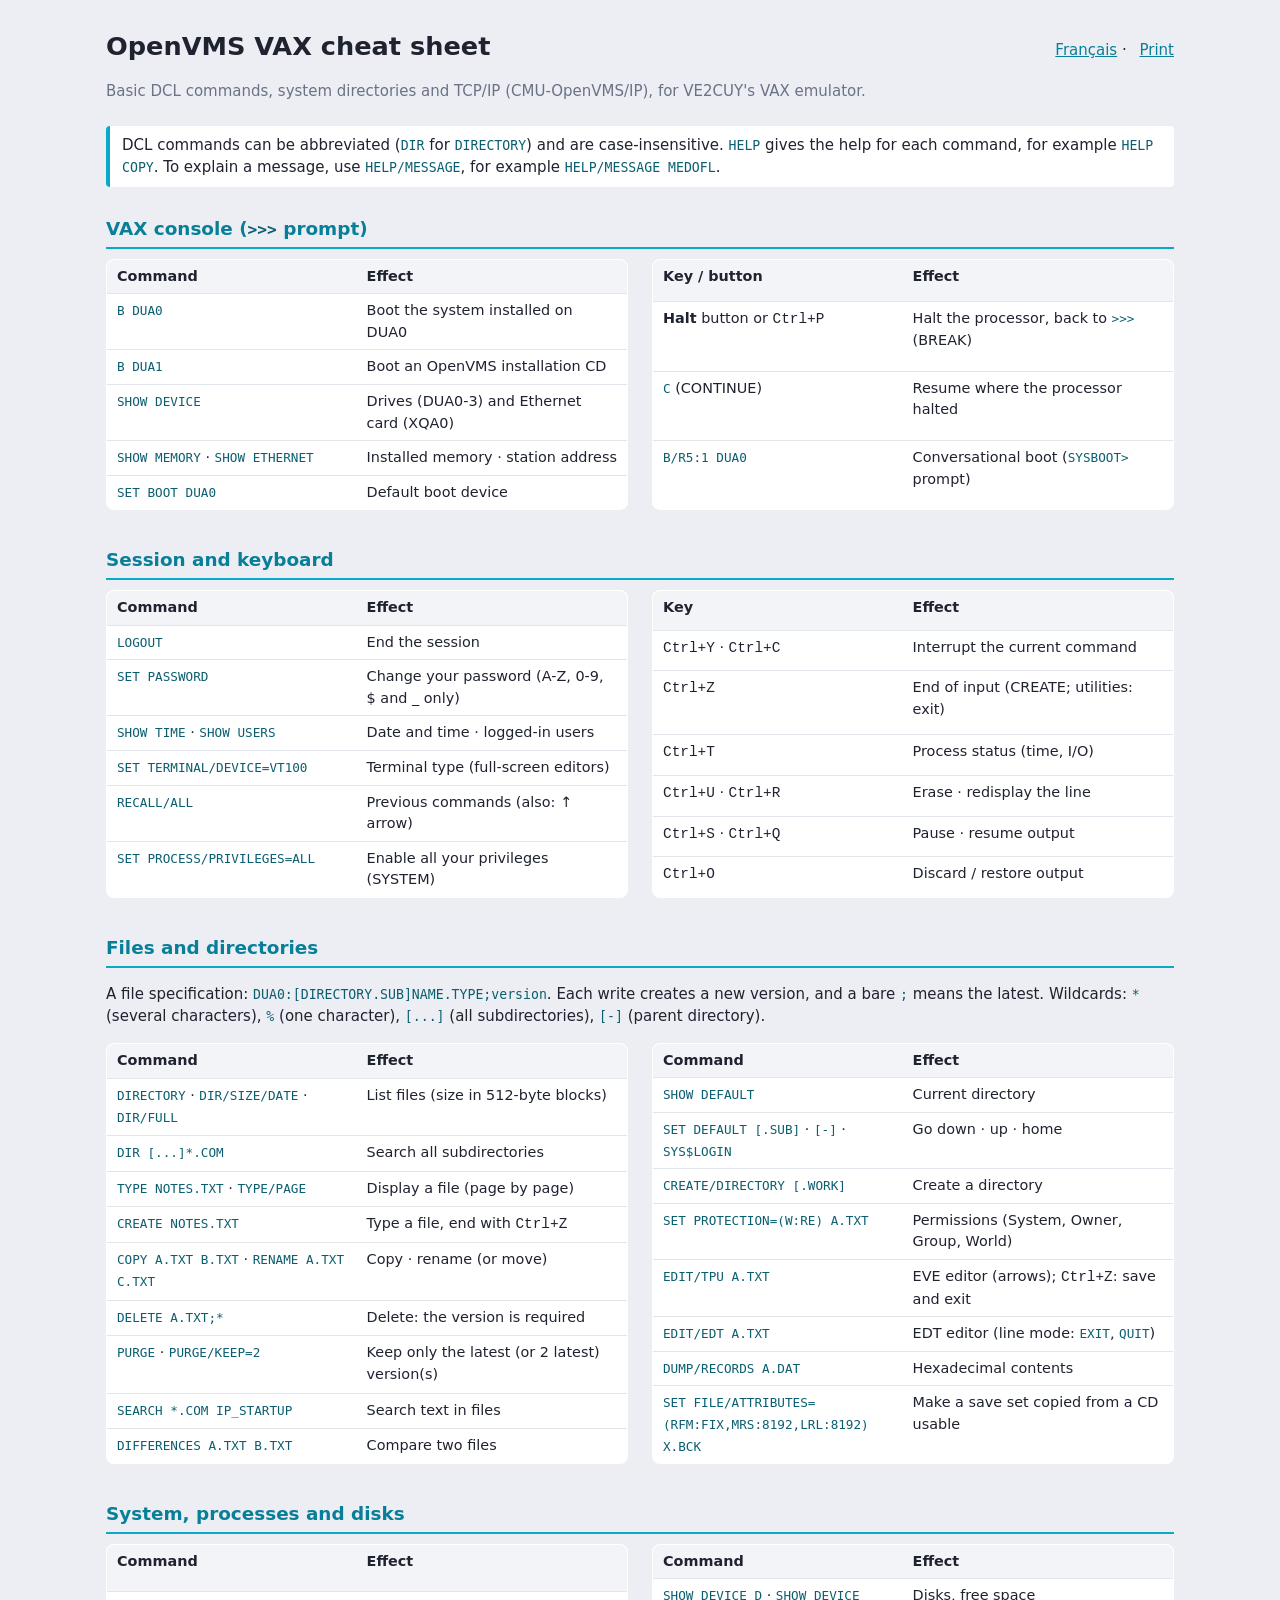
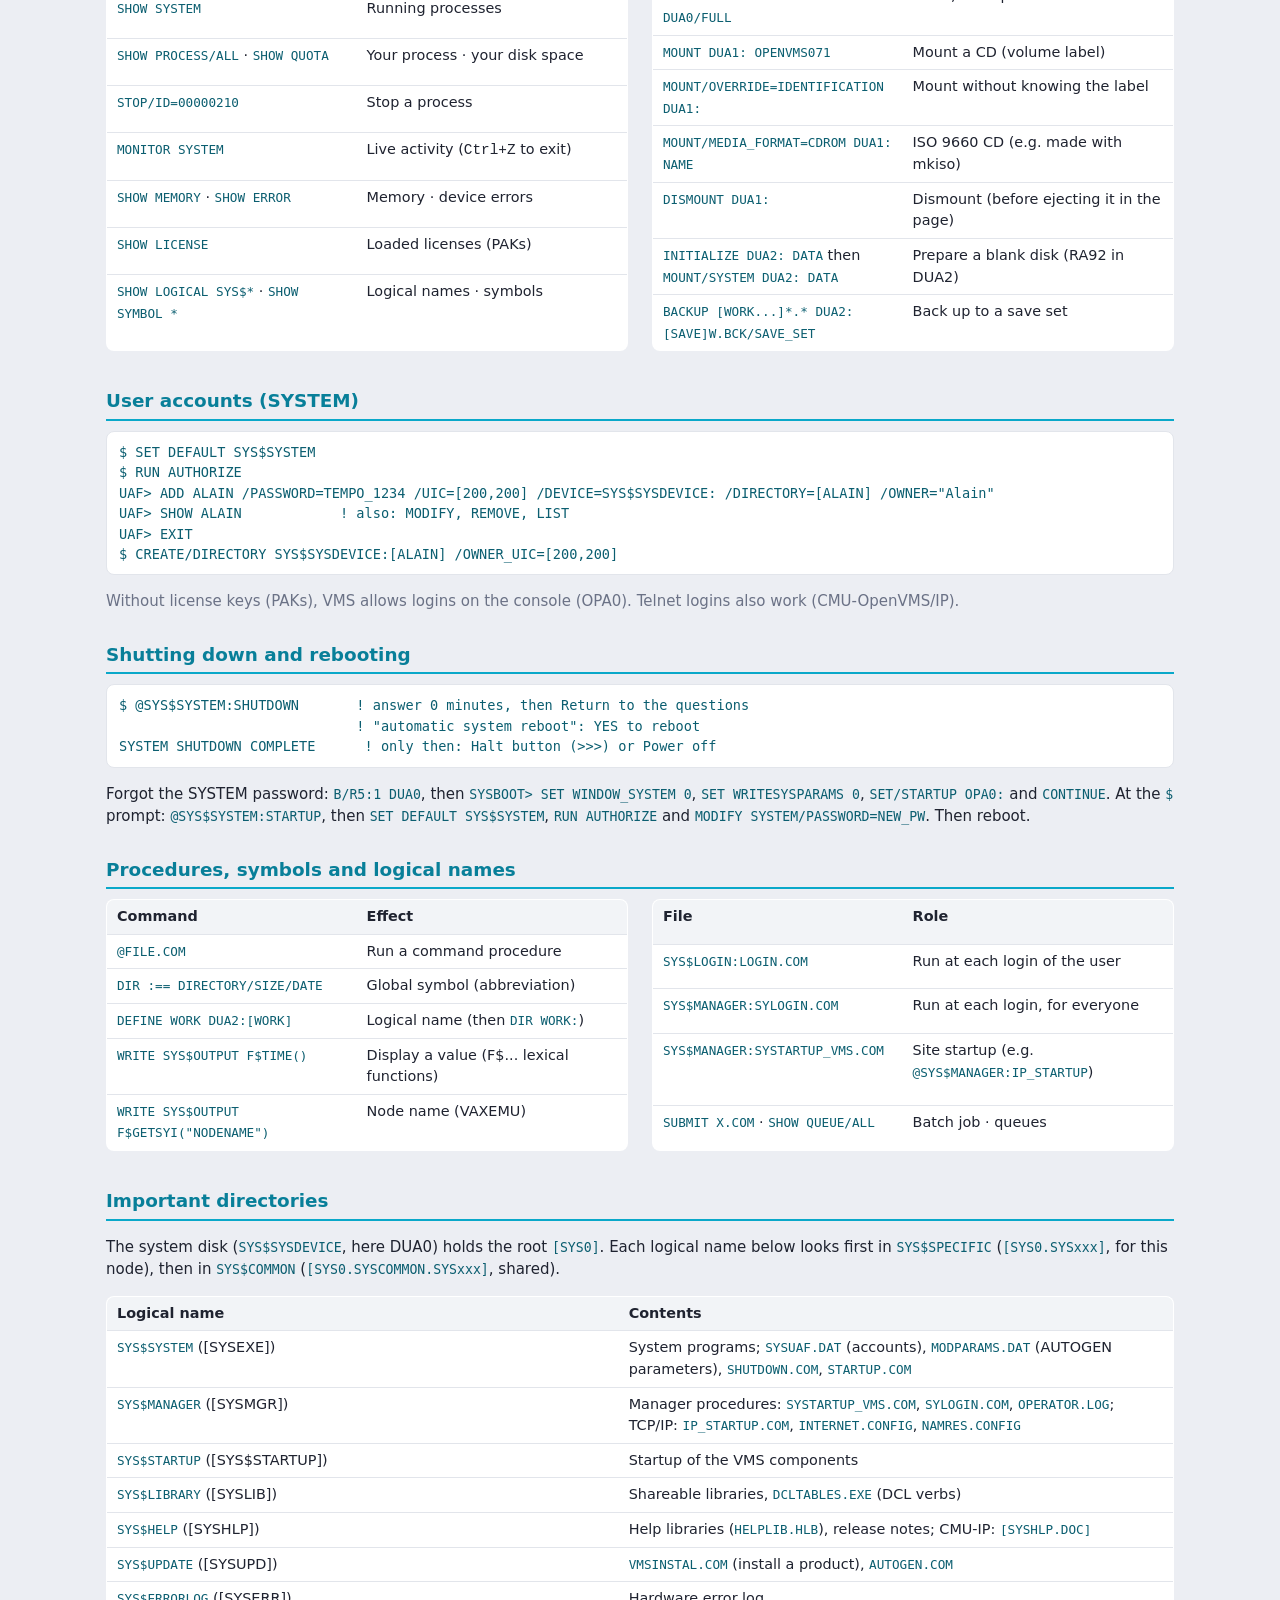
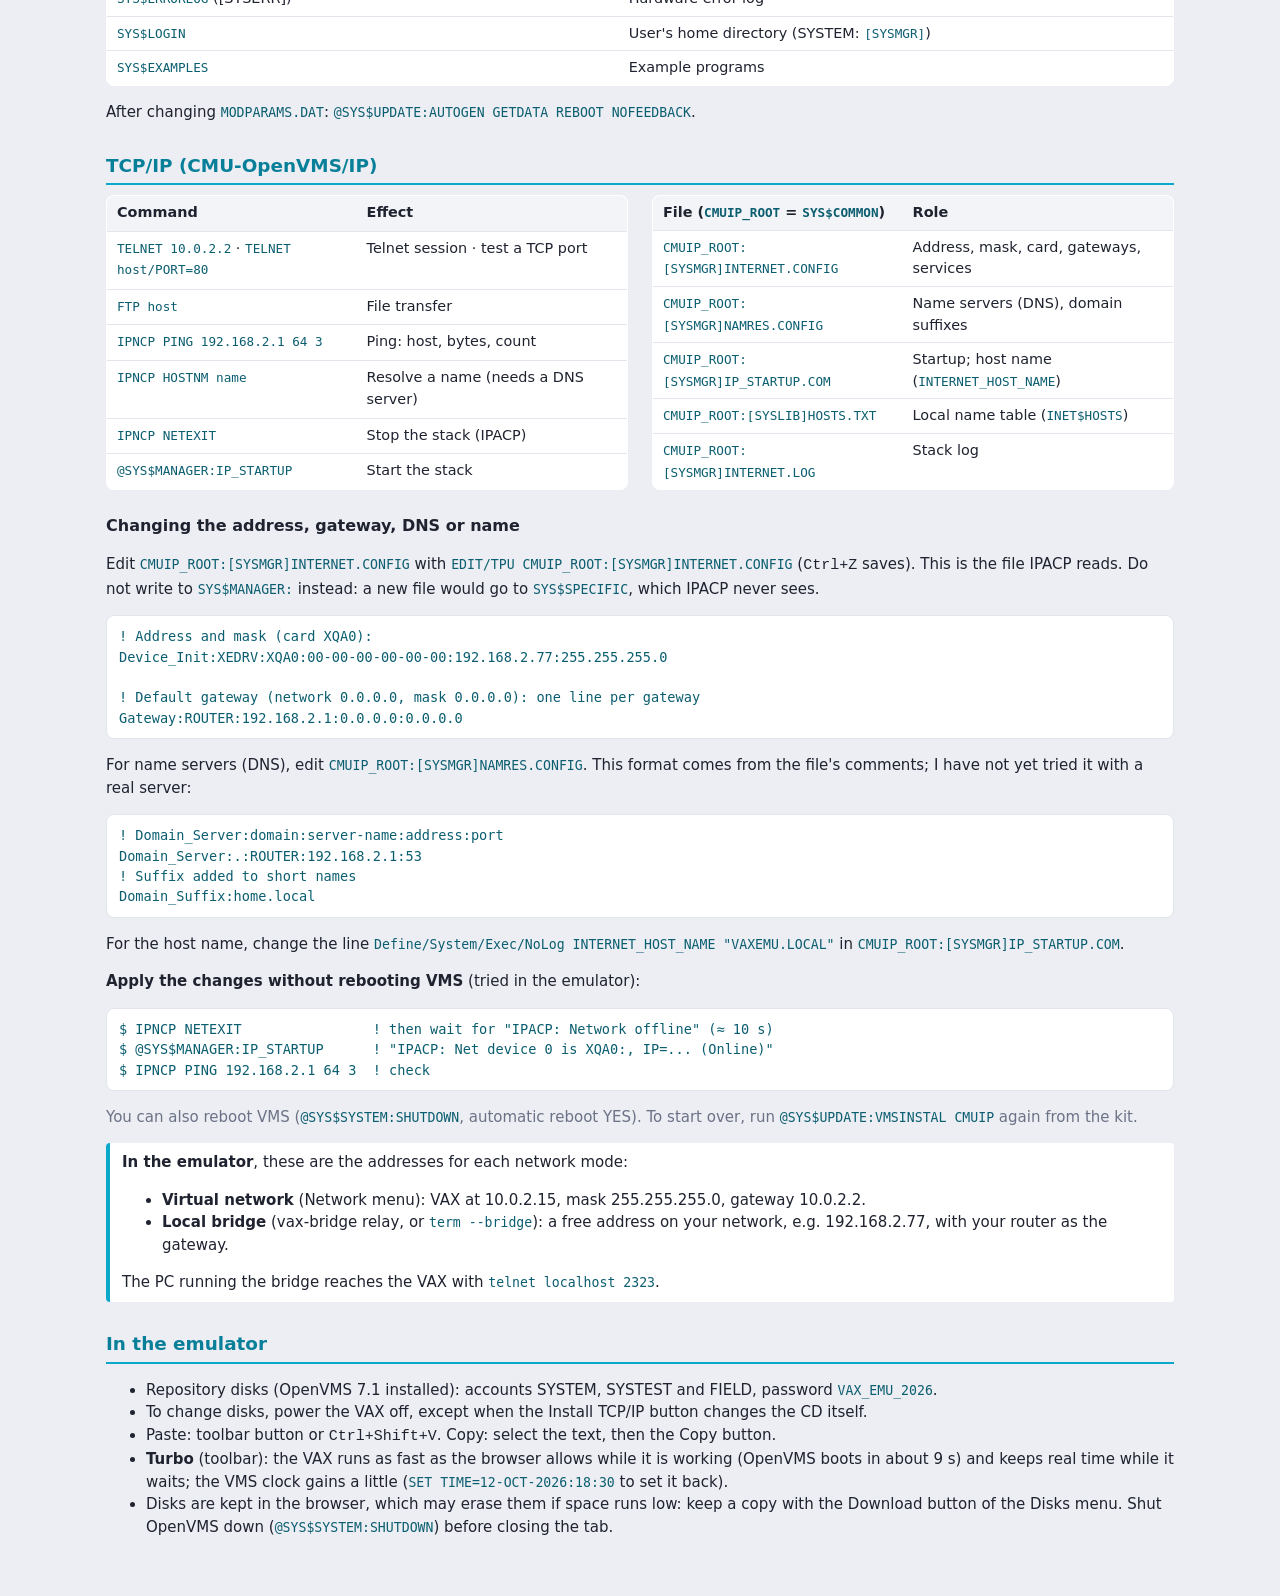
==== commit 21eeadae: "Mise à jour du site" ====
--- a/cheatsheet.html
+++ b/cheatsheet.html
@@ -262,7 +262,8 @@
     <li>Disques du dépôt (OpenVMS 7.1 installé) : comptes SYSTEM, SYSTEST et FIELD, mot de passe <code>VAX_EMU_2026</code>.</li>
     <li>Pour changer de disque, éteignez le VAX, sauf quand le bouton « Installer TCP/IP » change lui-même le CD.</li>
     <li>Coller : bouton de la barre ou <kbd>Ctrl+Maj+V</kbd>. Copier : sélectionner le texte, puis le bouton Copier.</li>
-    <li><strong>Turbo</strong> (barre du haut) : le VAX va aussi vite que le fureteur le permet (démarrage d'OpenVMS en 5 s environ); l'horloge de VMS prend de l'avance tant qu'il est actif (<code>SET TIME=12-OCT-2026:18:30</code> pour la remettre à l'heure).</li>
+    <li><strong>Turbo</strong> (barre du haut) : le VAX va aussi vite que le fureteur le permet quand il travaille (démarrage d'OpenVMS en 9 s environ) et garde le temps réel quand il attend; l'horloge de VMS prend un peu d'avance (<code>SET TIME=12-OCT-2026:18:30</code> pour la remettre à l'heure).</li>
+    <li>Les disques sont gardés dans le fureteur, qui peut les effacer si l'espace manque : gardez-en une copie avec le bouton Télécharger du menu Disques. Arrêtez OpenVMS (<code>@SYS$SYSTEM:SHUTDOWN</code>) avant de fermer l'onglet.</li>
   </ul>
 </article>
 
@@ -470,7 +471,8 @@
     <li>Repository disks (OpenVMS 7.1 installed): accounts SYSTEM, SYSTEST and FIELD, password <code>VAX_EMU_2026</code>.</li>
     <li>To change disks, power the VAX off, except when the Install TCP/IP button changes the CD itself.</li>
     <li>Paste: toolbar button or <kbd>Ctrl+Shift+V</kbd>. Copy: select the text, then the Copy button.</li>
-    <li><strong>Turbo</strong> (toolbar): the VAX runs as fast as the browser allows (OpenVMS boots in about 5 s); the VMS clock runs ahead while it is on (<code>SET TIME=12-OCT-2026:18:30</code> to set it back).</li>
+    <li><strong>Turbo</strong> (toolbar): the VAX runs as fast as the browser allows while it is working (OpenVMS boots in about 9 s) and keeps real time while it waits; the VMS clock gains a little (<code>SET TIME=12-OCT-2026:18:30</code> to set it back).</li>
+    <li>Disks are kept in the browser, which may erase them if space runs low: keep a copy with the Download button of the Disks menu. Shut OpenVMS down (<code>@SYS$SYSTEM:SHUTDOWN</code>) before closing the tab.</li>
   </ul>
 </article>
 
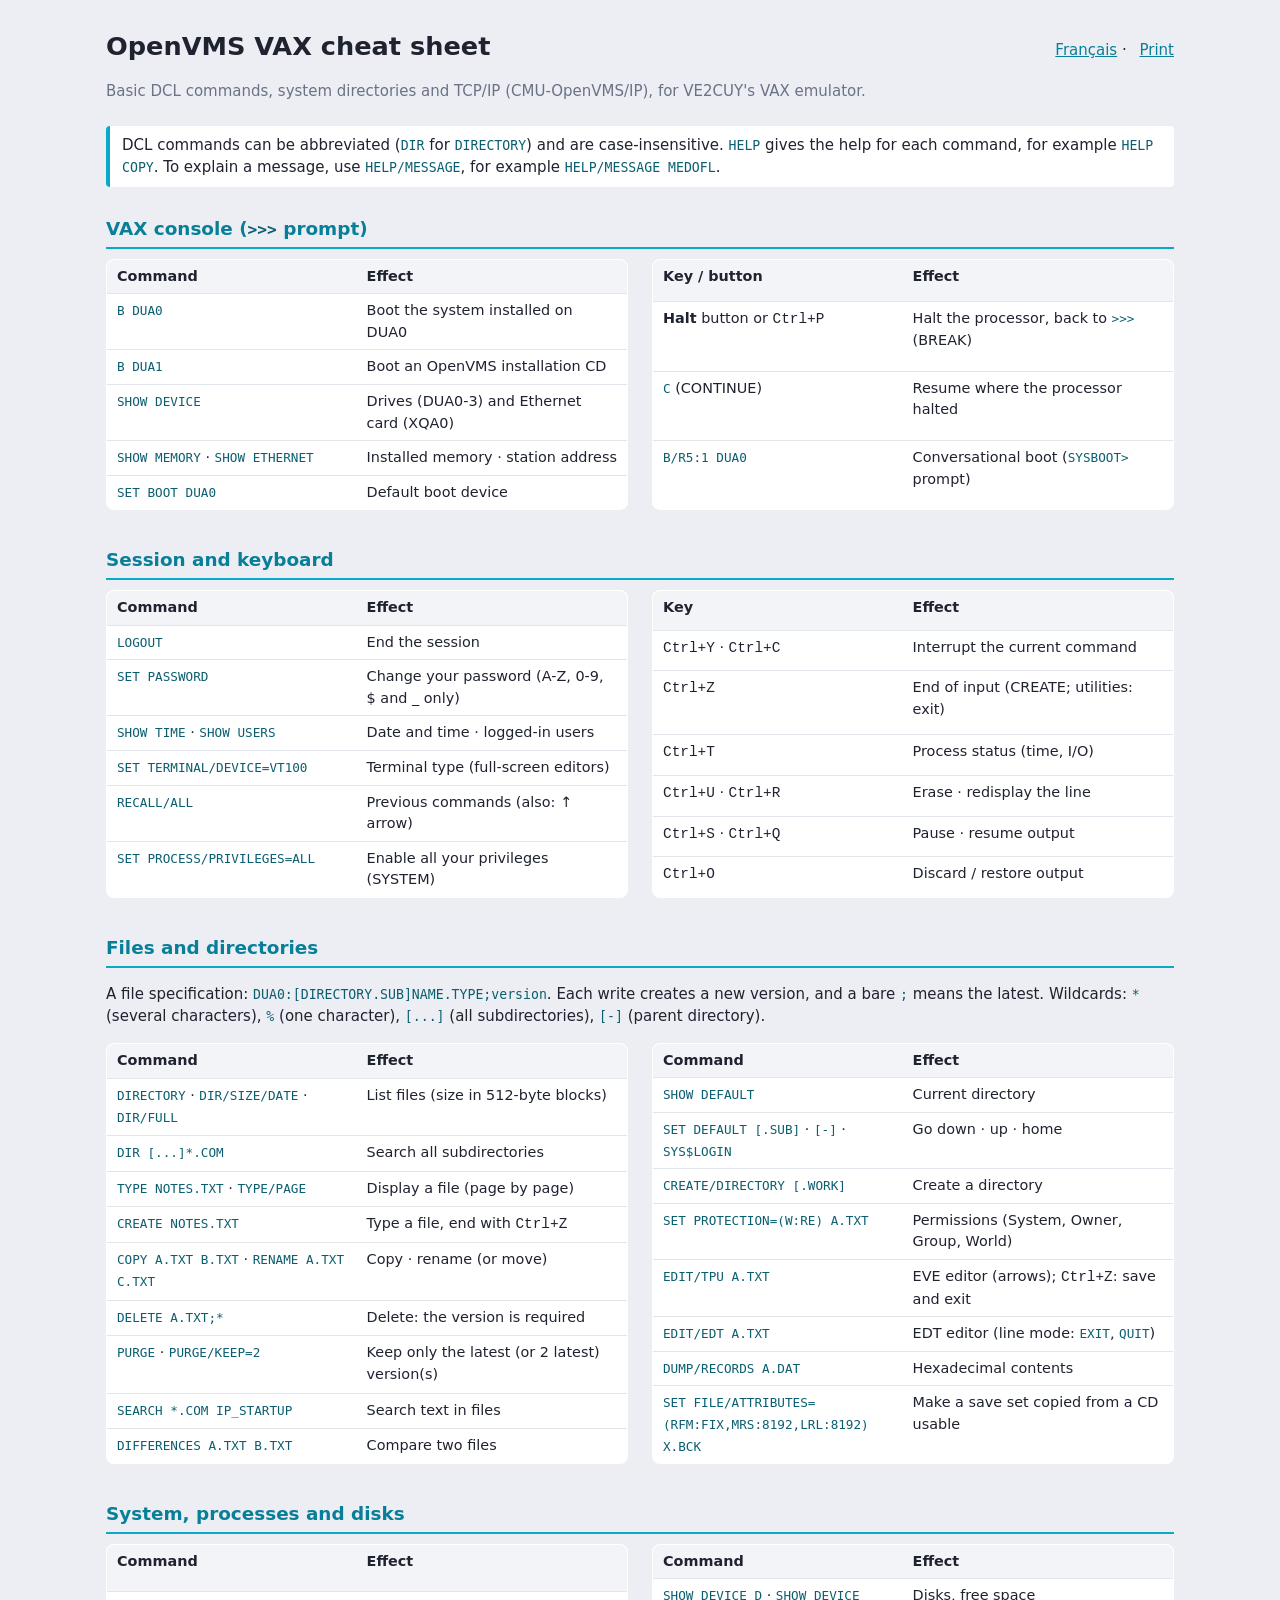
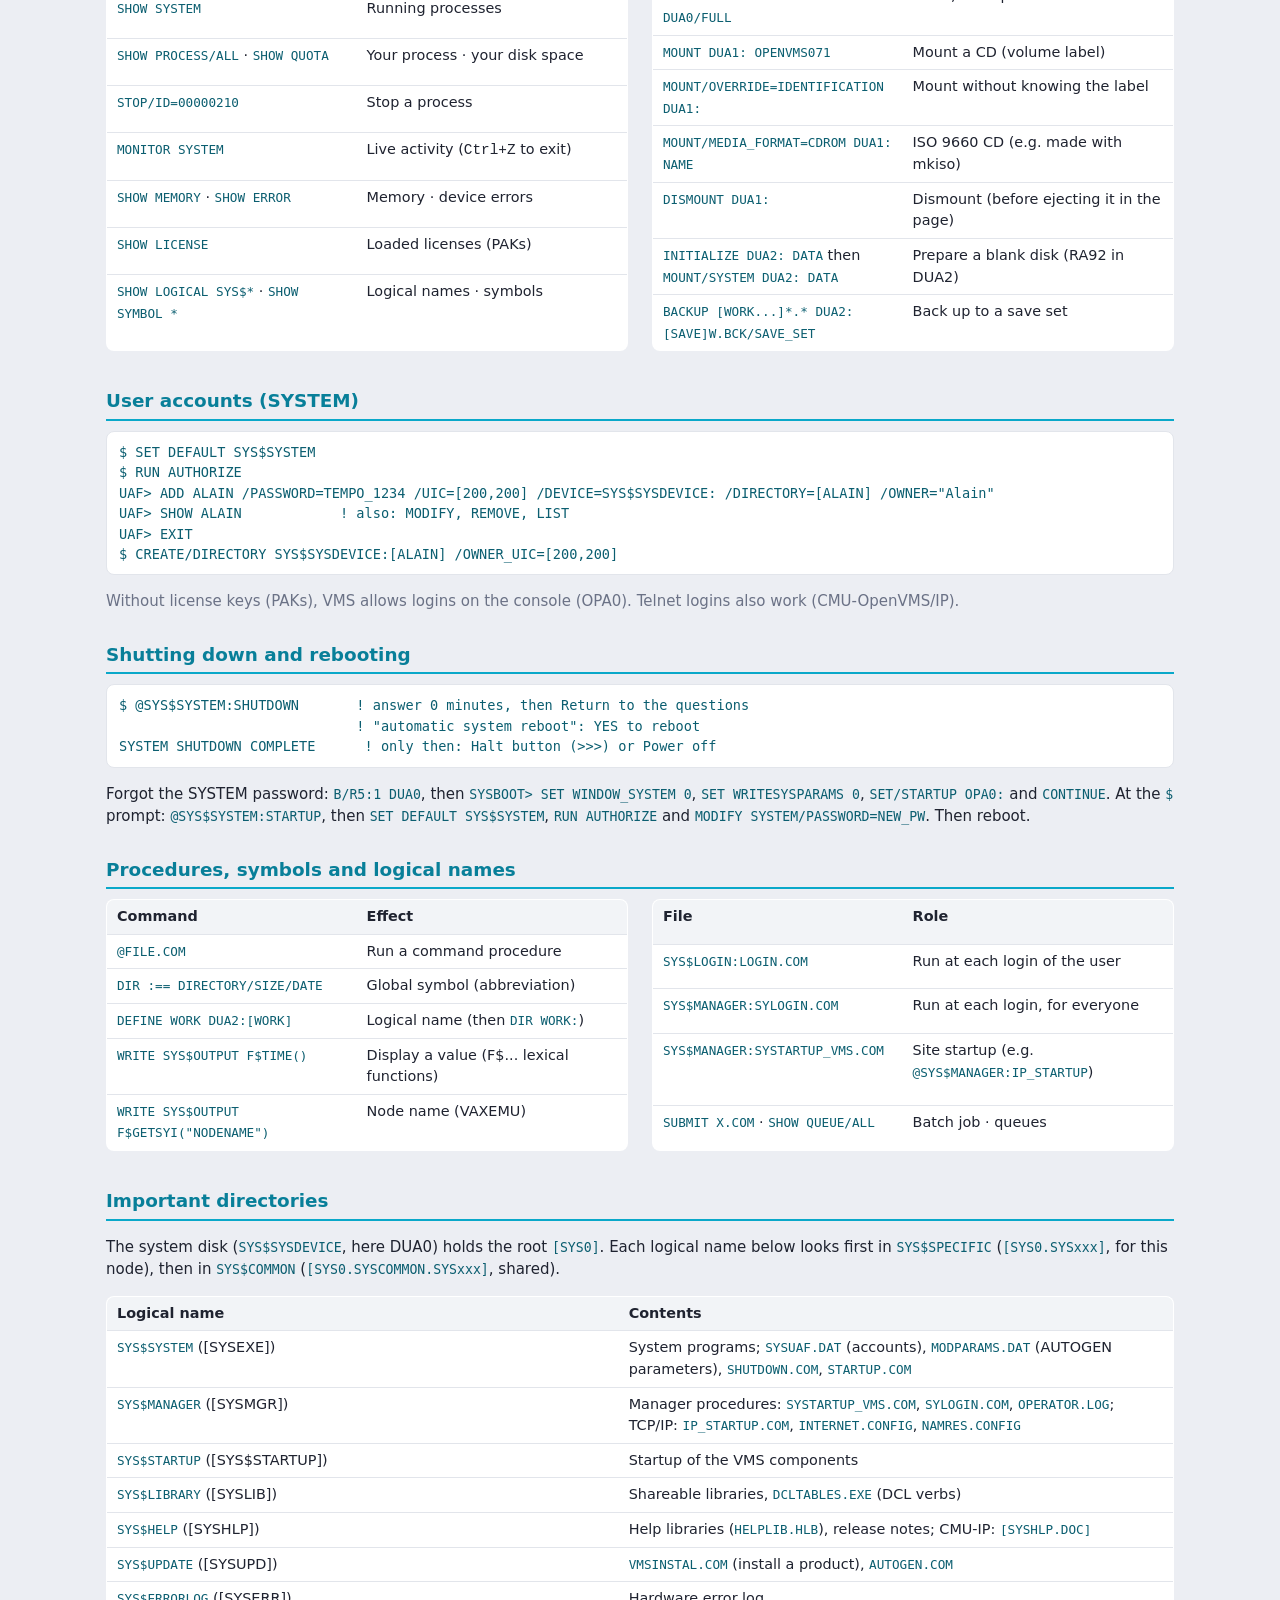
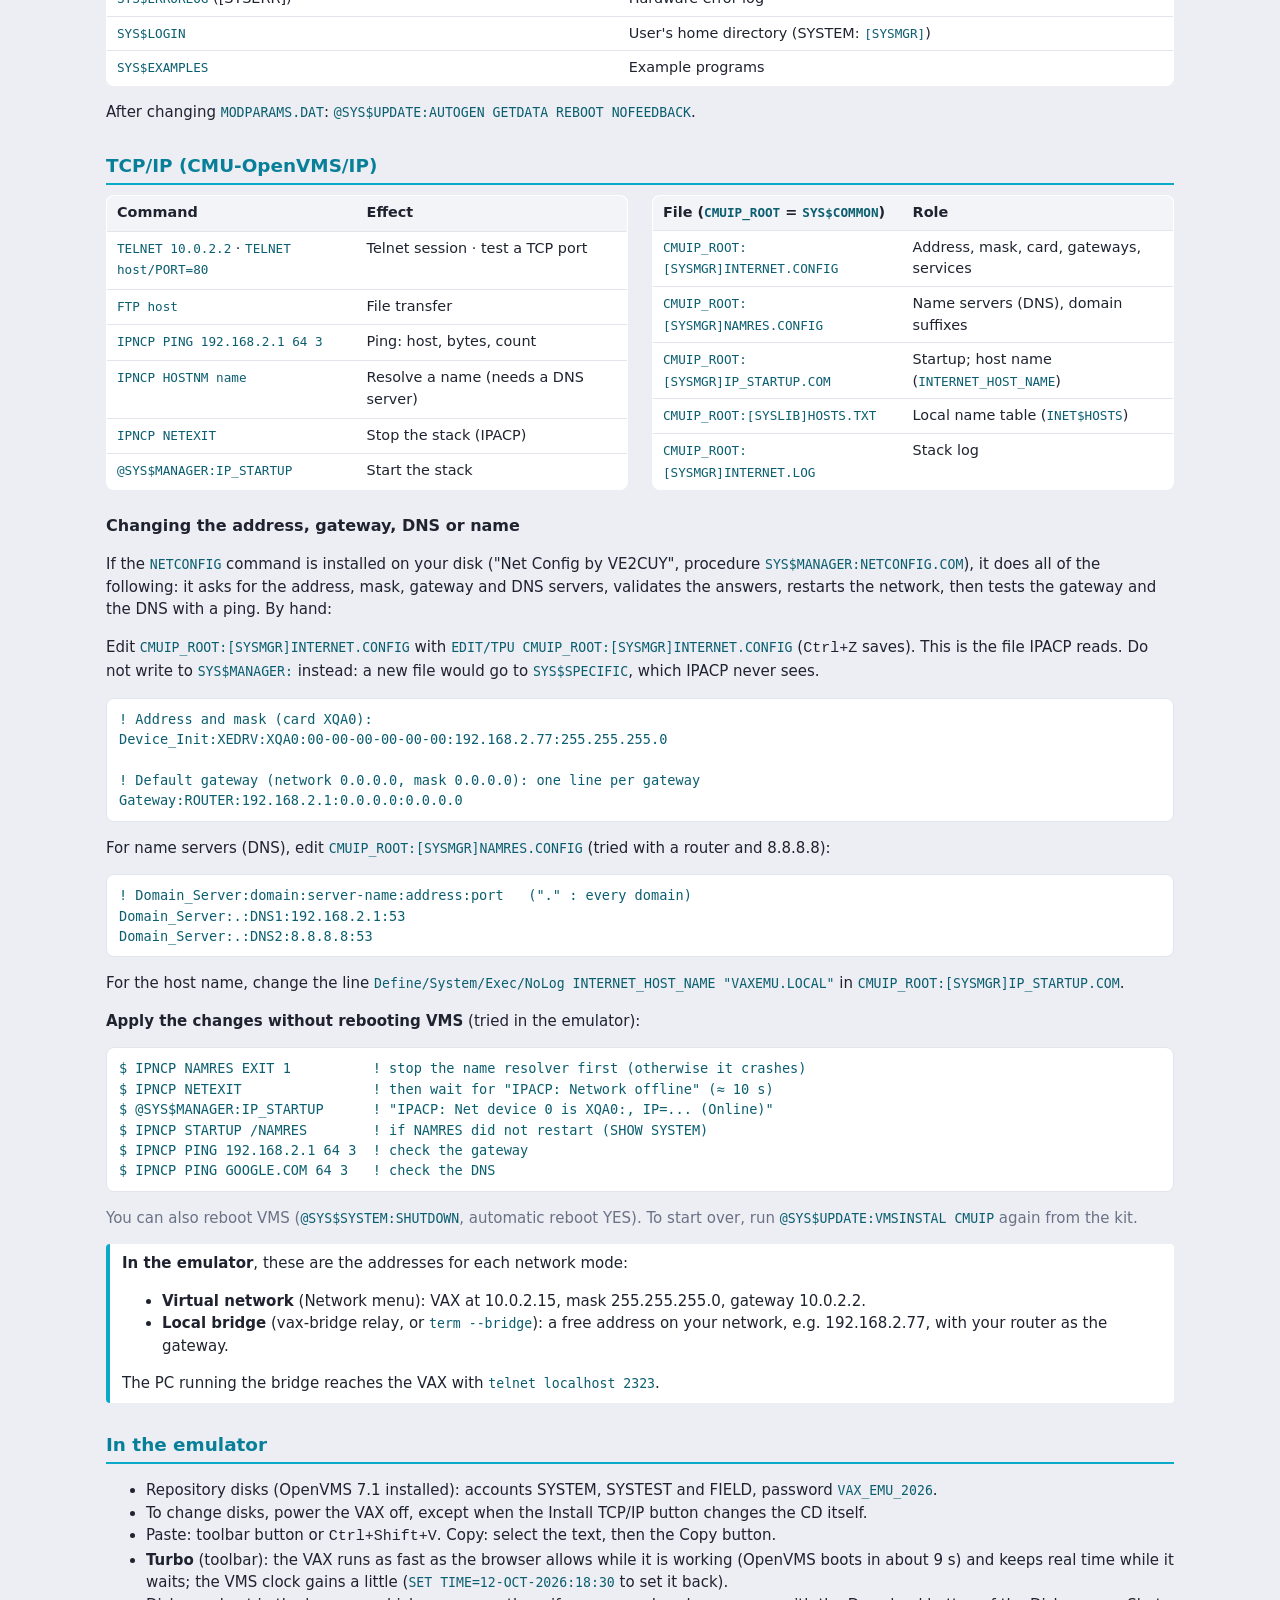
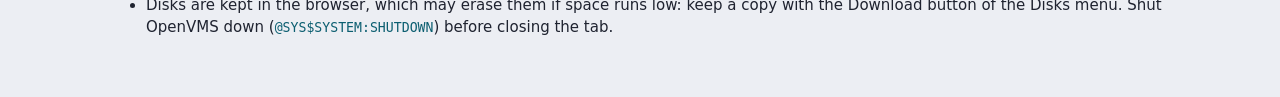
==== commit 8a070d52: "Mise à jour du site" ====
--- a/cheatsheet.html
+++ b/cheatsheet.html
@@ -233,22 +233,25 @@
   </div>
 
   <h3>Changer l'adresse, la passerelle, le DNS ou le nom</h3>
+  <p>Si la commande <code>NETCONFIG</code> est installée sur votre disque (« Net Config by VE2CUY », procédure <code>SYS$MANAGER:NETCONFIG.COM</code>), elle fait tout ce qui suit : elle demande l'adresse, le masque, la passerelle et les serveurs DNS, valide les réponses, redémarre le réseau, puis teste la passerelle et le DNS par un ping. À la main :</p>
   <p>Modifiez <code>CMUIP_ROOT:[SYSMGR]INTERNET.CONFIG</code> avec <code>EDIT/TPU CMUIP_ROOT:[SYSMGR]INTERNET.CONFIG</code> (<kbd>Ctrl+Z</kbd> enregistre). C'est ce fichier que lit IPACP. N'écrivez pas plutôt dans <code>SYS$MANAGER:</code> : un nouveau fichier y irait dans <code>SYS$SPECIFIC</code> et IPACP ne le verrait pas.</p>
 <pre>! Adresse et masque (carte XQA0) :
 Device_Init:XEDRV:XQA0:00-00-00-00-00-00:192.168.2.77:255.255.255.0
 
 ! Passerelle par défaut (réseau 0.0.0.0, masque 0.0.0.0) : une ligne par passerelle
 Gateway:ROUTER:192.168.2.1:0.0.0.0:0.0.0.0</pre>
-  <p>Pour les serveurs de noms (DNS), modifiez <code>CMUIP_ROOT:[SYSMGR]NAMRES.CONFIG</code>. Le format vient des commentaires du fichier; je ne l'ai pas encore essayé avec un vrai serveur :</p>
-<pre>! Domain_Server:domaine:nom-du-serveur:adresse:port
-Domain_Server:.:ROUTER:192.168.2.1:53
-! Suffixe ajouté aux noms courts
-Domain_Suffix:maison.local</pre>
+  <p>Pour les serveurs de noms (DNS), modifiez <code>CMUIP_ROOT:[SYSMGR]NAMRES.CONFIG</code> (essayé avec un routeur et 8.8.8.8) :</p>
+<pre>! Domain_Server:domaine:nom-du-serveur:adresse:port   (« . » : tous les domaines)
+Domain_Server:.:DNS1:192.168.2.1:53
+Domain_Server:.:DNS2:8.8.8.8:53</pre>
   <p>Pour le nom d'hôte, changez la ligne <code>Define/System/Exec/NoLog INTERNET_HOST_NAME "VAXEMU.LOCAL"</code> de <code>CMUIP_ROOT:[SYSMGR]IP_STARTUP.COM</code>.</p>
   <p><strong>Appliquer les changements sans redémarrer VMS</strong> (essayé dans l'émulateur) :</p>
-<pre>$ IPNCP NETEXIT                ! puis attendre le message « IPACP: Network offline » (≈ 10 s)
+<pre>$ IPNCP NAMRES EXIT 1          ! arrêter d'abord le résolveur de noms (sinon il plante)
+$ IPNCP NETEXIT                ! puis attendre le message « IPACP: Network offline » (≈ 10 s)
 $ @SYS$MANAGER:IP_STARTUP      ! « IPACP: Net device 0 is XQA0:, IP=... (Online) »
-$ IPNCP PING 192.168.2.1 64 3  ! vérifier</pre>
+$ IPNCP STARTUP /NAMRES        ! si NAMRES n'est pas reparti (SHOW SYSTEM)
+$ IPNCP PING 192.168.2.1 64 3  ! vérifier la passerelle
+$ IPNCP PING GOOGLE.COM 64 3   ! vérifier le DNS</pre>
   <p class="muted">Vous pouvez aussi redémarrer VMS (<code>@SYS$SYSTEM:SHUTDOWN</code>, redémarrage automatique YES). Pour tout reprendre, relancez <code>@SYS$UPDATE:VMSINSTAL CMUIP</code> depuis la trousse.</p>
   <div class="note"><strong>Dans l'émulateur</strong>, voici les adresses selon le mode réseau :
     <ul>
@@ -442,22 +445,25 @@
   </div>
 
   <h3>Changing the address, gateway, DNS or name</h3>
+  <p>If the <code>NETCONFIG</code> command is installed on your disk ("Net Config by VE2CUY", procedure <code>SYS$MANAGER:NETCONFIG.COM</code>), it does all of the following: it asks for the address, mask, gateway and DNS servers, validates the answers, restarts the network, then tests the gateway and the DNS with a ping. By hand:</p>
   <p>Edit <code>CMUIP_ROOT:[SYSMGR]INTERNET.CONFIG</code> with <code>EDIT/TPU CMUIP_ROOT:[SYSMGR]INTERNET.CONFIG</code> (<kbd>Ctrl+Z</kbd> saves). This is the file IPACP reads. Do not write to <code>SYS$MANAGER:</code> instead: a new file would go to <code>SYS$SPECIFIC</code>, which IPACP never sees.</p>
 <pre>! Address and mask (card XQA0):
 Device_Init:XEDRV:XQA0:00-00-00-00-00-00:192.168.2.77:255.255.255.0
 
 ! Default gateway (network 0.0.0.0, mask 0.0.0.0): one line per gateway
 Gateway:ROUTER:192.168.2.1:0.0.0.0:0.0.0.0</pre>
-  <p>For name servers (DNS), edit <code>CMUIP_ROOT:[SYSMGR]NAMRES.CONFIG</code>. This format comes from the file's comments; I have not yet tried it with a real server:</p>
-<pre>! Domain_Server:domain:server-name:address:port
-Domain_Server:.:ROUTER:192.168.2.1:53
-! Suffix added to short names
-Domain_Suffix:home.local</pre>
+  <p>For name servers (DNS), edit <code>CMUIP_ROOT:[SYSMGR]NAMRES.CONFIG</code> (tried with a router and 8.8.8.8):</p>
+<pre>! Domain_Server:domain:server-name:address:port   ("." : every domain)
+Domain_Server:.:DNS1:192.168.2.1:53
+Domain_Server:.:DNS2:8.8.8.8:53</pre>
   <p>For the host name, change the line <code>Define/System/Exec/NoLog INTERNET_HOST_NAME "VAXEMU.LOCAL"</code> in <code>CMUIP_ROOT:[SYSMGR]IP_STARTUP.COM</code>.</p>
   <p><strong>Apply the changes without rebooting VMS</strong> (tried in the emulator):</p>
-<pre>$ IPNCP NETEXIT                ! then wait for "IPACP: Network offline" (≈ 10 s)
+<pre>$ IPNCP NAMRES EXIT 1          ! stop the name resolver first (otherwise it crashes)
+$ IPNCP NETEXIT                ! then wait for "IPACP: Network offline" (≈ 10 s)
 $ @SYS$MANAGER:IP_STARTUP      ! "IPACP: Net device 0 is XQA0:, IP=... (Online)"
-$ IPNCP PING 192.168.2.1 64 3  ! check</pre>
+$ IPNCP STARTUP /NAMRES        ! if NAMRES did not restart (SHOW SYSTEM)
+$ IPNCP PING 192.168.2.1 64 3  ! check the gateway
+$ IPNCP PING GOOGLE.COM 64 3   ! check the DNS</pre>
   <p class="muted">You can also reboot VMS (<code>@SYS$SYSTEM:SHUTDOWN</code>, automatic reboot YES). To start over, run <code>@SYS$UPDATE:VMSINSTAL CMUIP</code> again from the kit.</p>
   <div class="note"><strong>In the emulator</strong>, these are the addresses for each network mode:
     <ul>
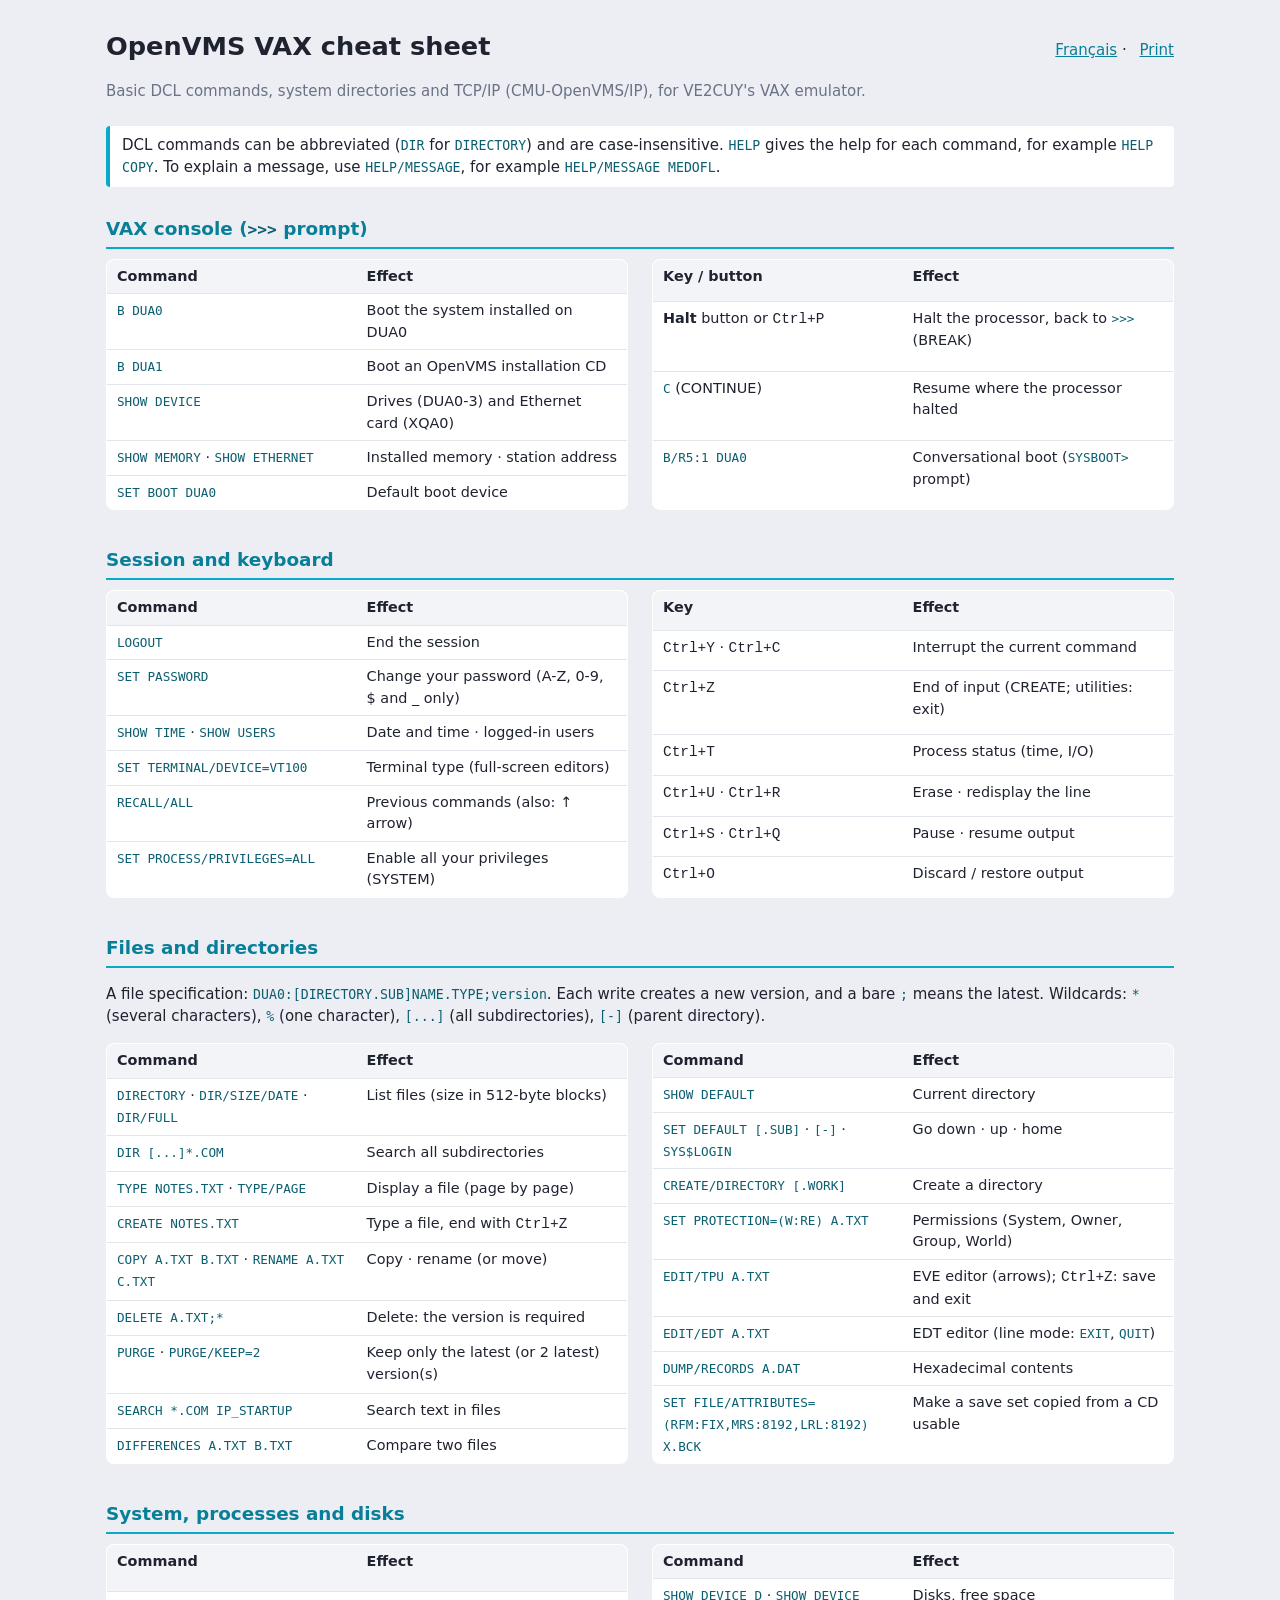
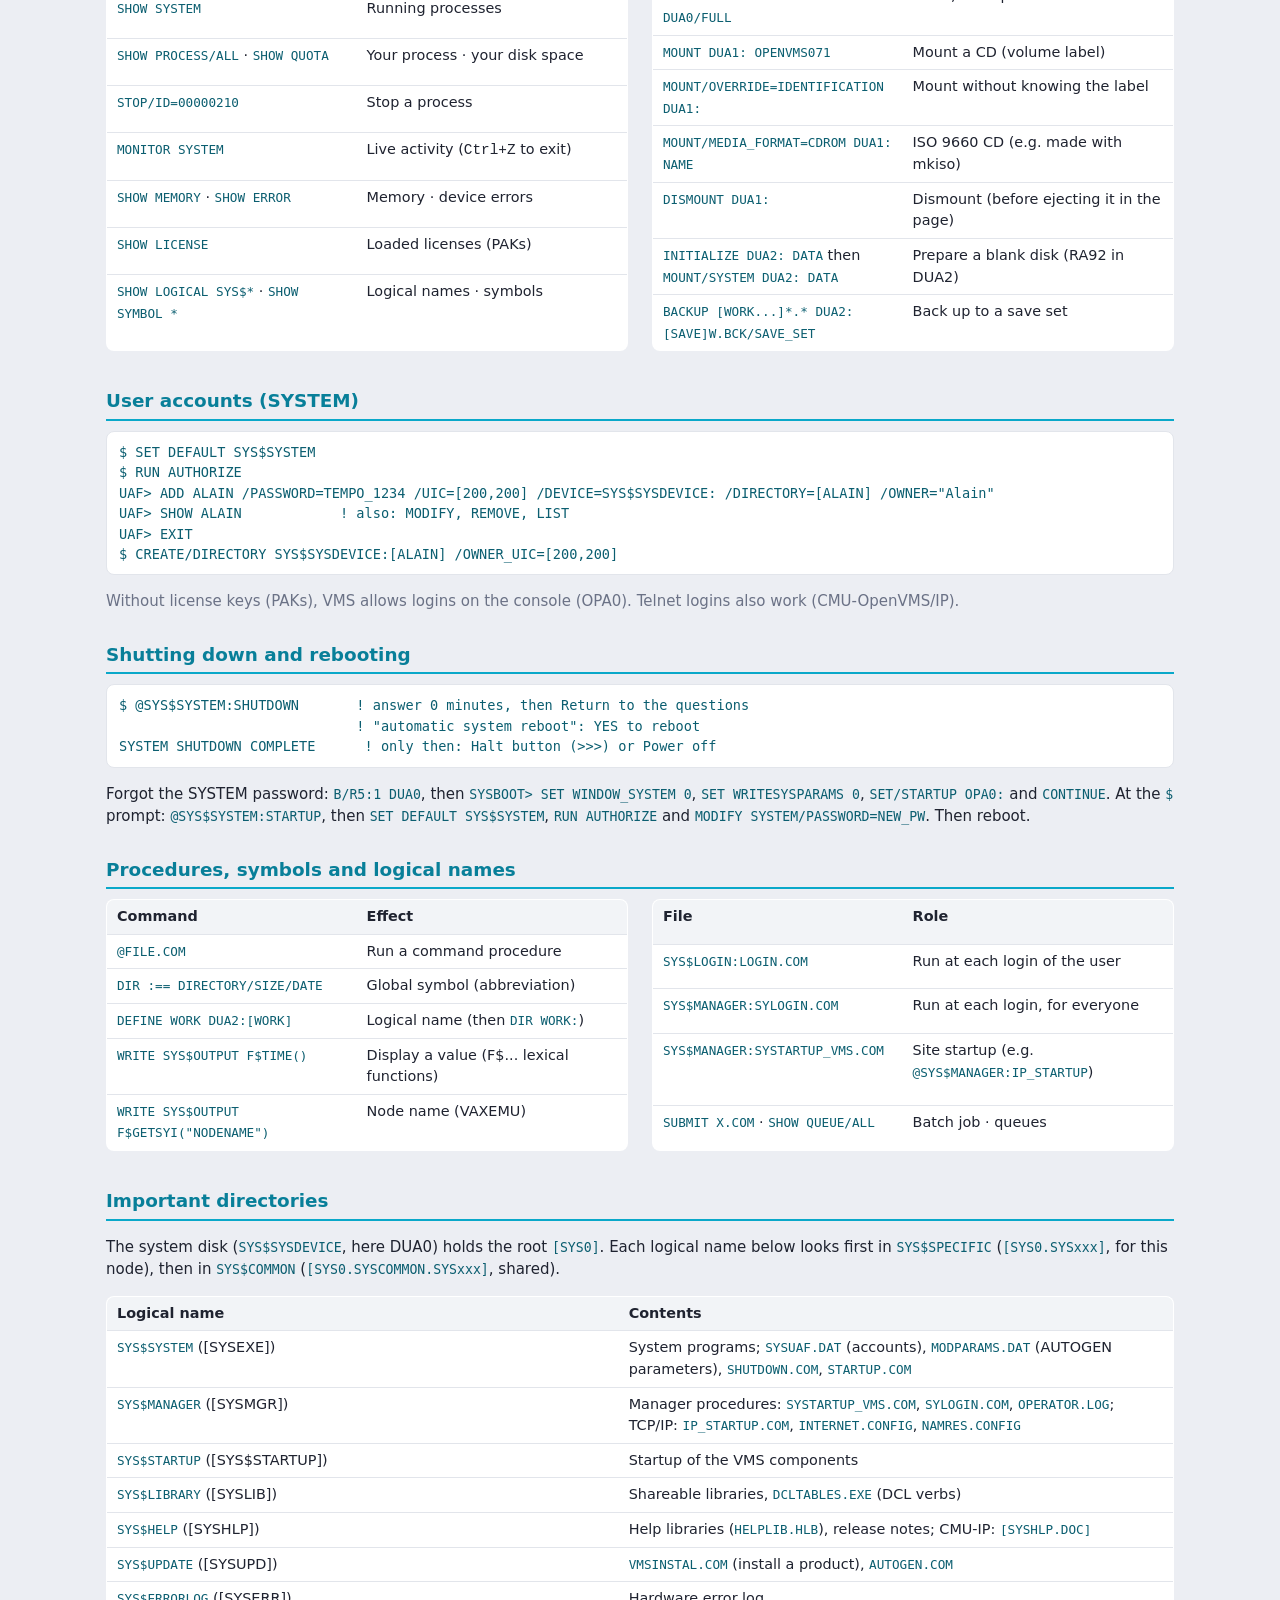
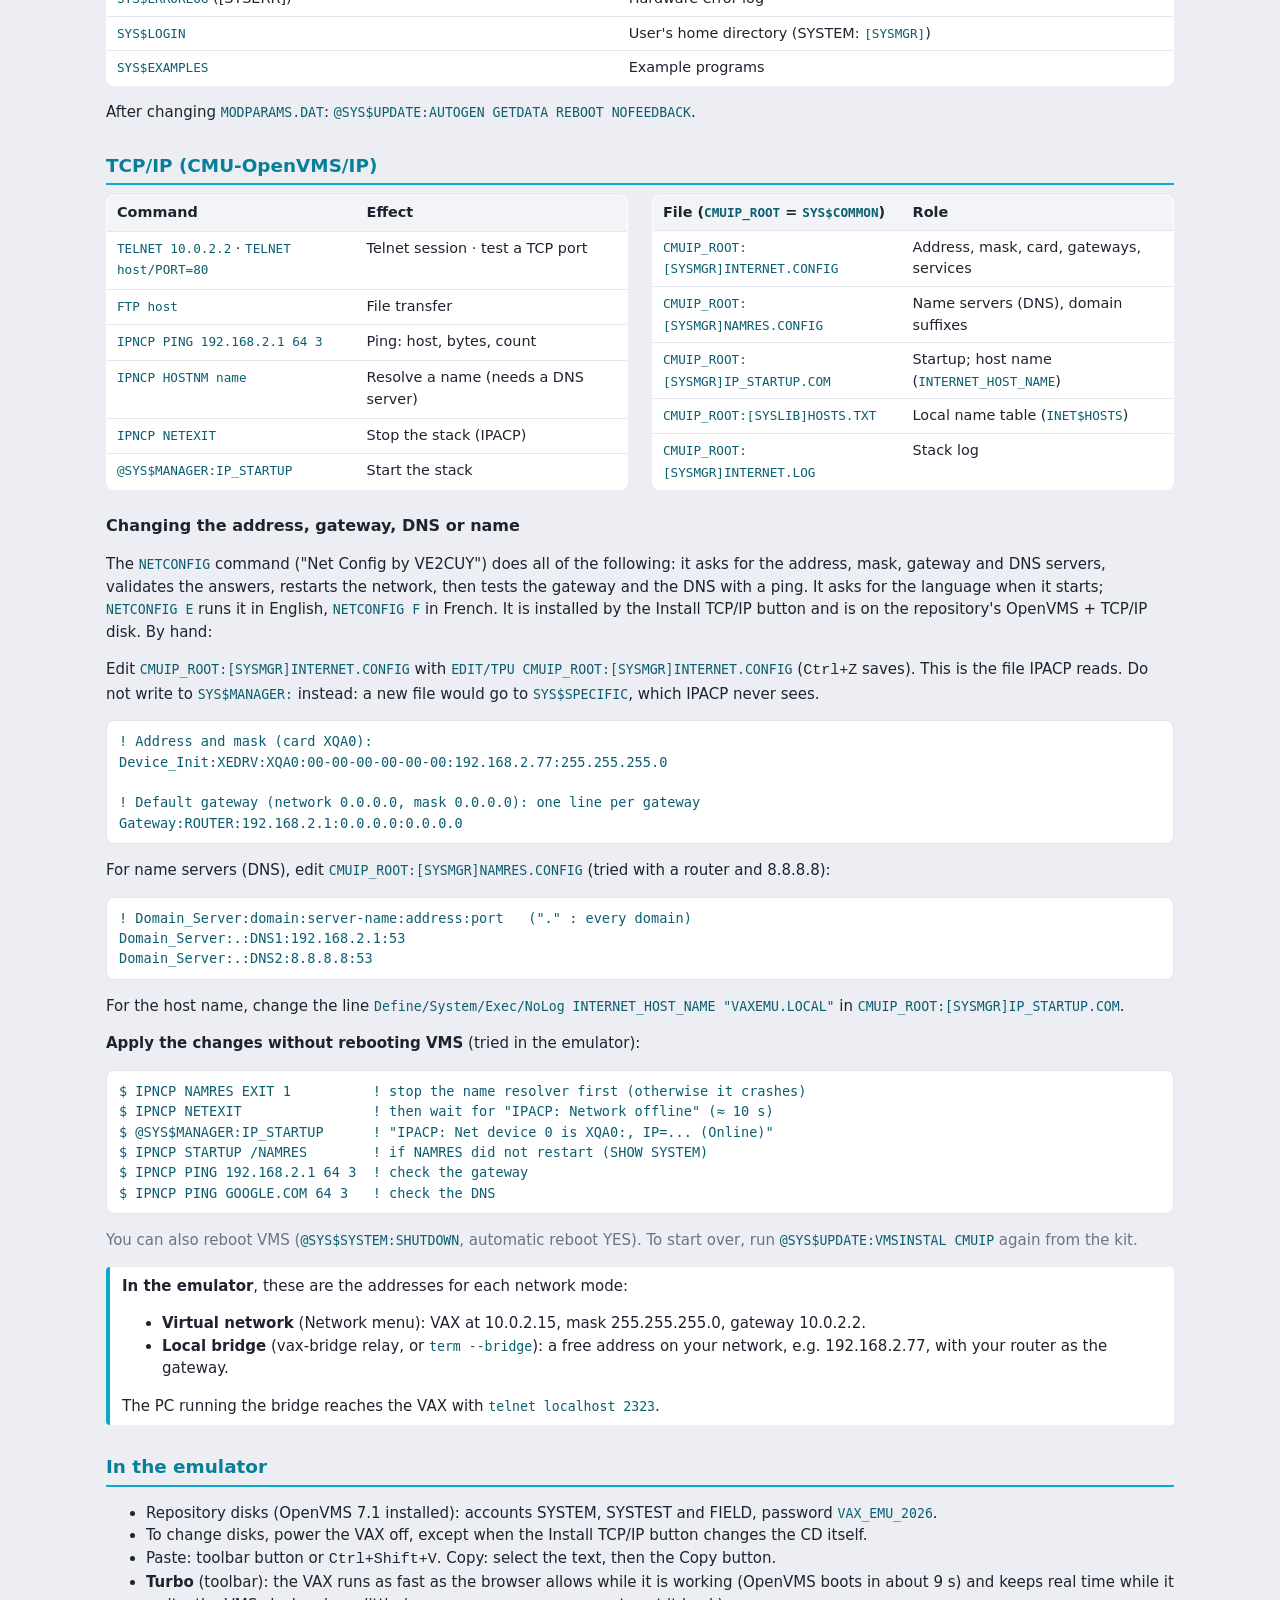
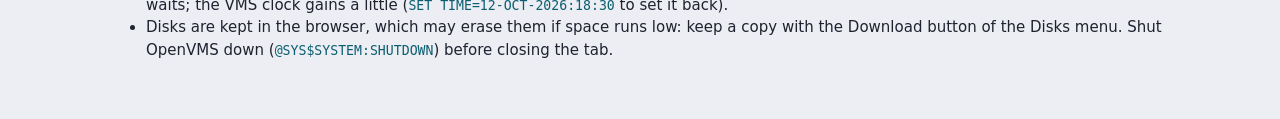
==== commit 436d321c: "Mise à jour du site" ====
--- a/cheatsheet.html
+++ b/cheatsheet.html
@@ -233,7 +233,7 @@
   </div>
 
   <h3>Changer l'adresse, la passerelle, le DNS ou le nom</h3>
-  <p>Si la commande <code>NETCONFIG</code> est installée sur votre disque (« Net Config by VE2CUY », procédure <code>SYS$MANAGER:NETCONFIG.COM</code>), elle fait tout ce qui suit : elle demande l'adresse, le masque, la passerelle et les serveurs DNS, valide les réponses, redémarre le réseau, puis teste la passerelle et le DNS par un ping. À la main :</p>
+  <p>La commande <code>NETCONFIG</code> (« Net Config by VE2CUY ») fait tout ce qui suit : elle demande l'adresse, le masque, la passerelle et les serveurs DNS, valide les réponses, redémarre le réseau, puis teste la passerelle et le DNS par un ping. Elle demande la langue au lancement; <code>NETCONFIG F</code> la lance en français, <code>NETCONFIG E</code> en anglais. Elle est installée par le bouton « Installer TCP/IP » et se trouve sur le disque OpenVMS + TCP/IP du dépôt. À la main :</p>
   <p>Modifiez <code>CMUIP_ROOT:[SYSMGR]INTERNET.CONFIG</code> avec <code>EDIT/TPU CMUIP_ROOT:[SYSMGR]INTERNET.CONFIG</code> (<kbd>Ctrl+Z</kbd> enregistre). C'est ce fichier que lit IPACP. N'écrivez pas plutôt dans <code>SYS$MANAGER:</code> : un nouveau fichier y irait dans <code>SYS$SPECIFIC</code> et IPACP ne le verrait pas.</p>
 <pre>! Adresse et masque (carte XQA0) :
 Device_Init:XEDRV:XQA0:00-00-00-00-00-00:192.168.2.77:255.255.255.0
@@ -445,7 +445,7 @@
   </div>
 
   <h3>Changing the address, gateway, DNS or name</h3>
-  <p>If the <code>NETCONFIG</code> command is installed on your disk ("Net Config by VE2CUY", procedure <code>SYS$MANAGER:NETCONFIG.COM</code>), it does all of the following: it asks for the address, mask, gateway and DNS servers, validates the answers, restarts the network, then tests the gateway and the DNS with a ping. By hand:</p>
+  <p>The <code>NETCONFIG</code> command ("Net Config by VE2CUY") does all of the following: it asks for the address, mask, gateway and DNS servers, validates the answers, restarts the network, then tests the gateway and the DNS with a ping. It asks for the language when it starts; <code>NETCONFIG E</code> runs it in English, <code>NETCONFIG F</code> in French. It is installed by the Install TCP/IP button and is on the repository's OpenVMS + TCP/IP disk. By hand:</p>
   <p>Edit <code>CMUIP_ROOT:[SYSMGR]INTERNET.CONFIG</code> with <code>EDIT/TPU CMUIP_ROOT:[SYSMGR]INTERNET.CONFIG</code> (<kbd>Ctrl+Z</kbd> saves). This is the file IPACP reads. Do not write to <code>SYS$MANAGER:</code> instead: a new file would go to <code>SYS$SPECIFIC</code>, which IPACP never sees.</p>
 <pre>! Address and mask (card XQA0):
 Device_Init:XEDRV:XQA0:00-00-00-00-00-00:192.168.2.77:255.255.255.0
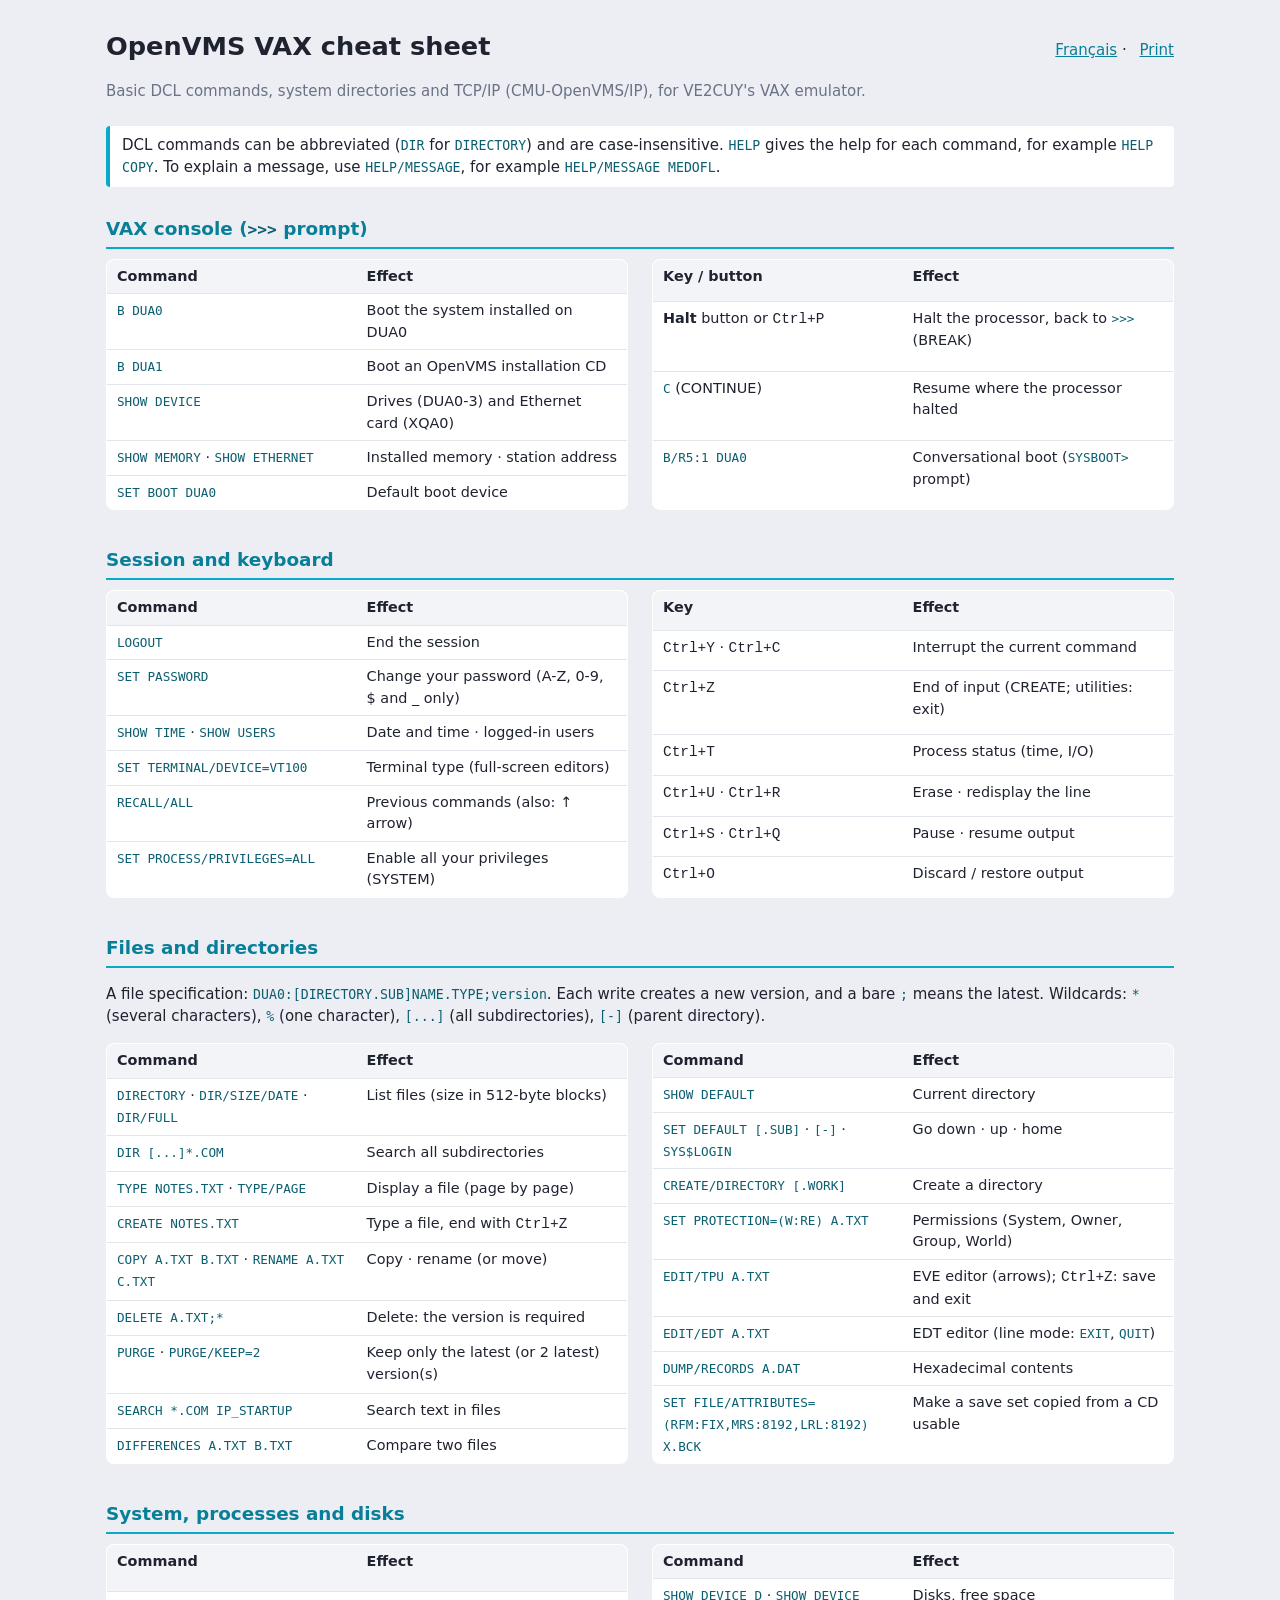
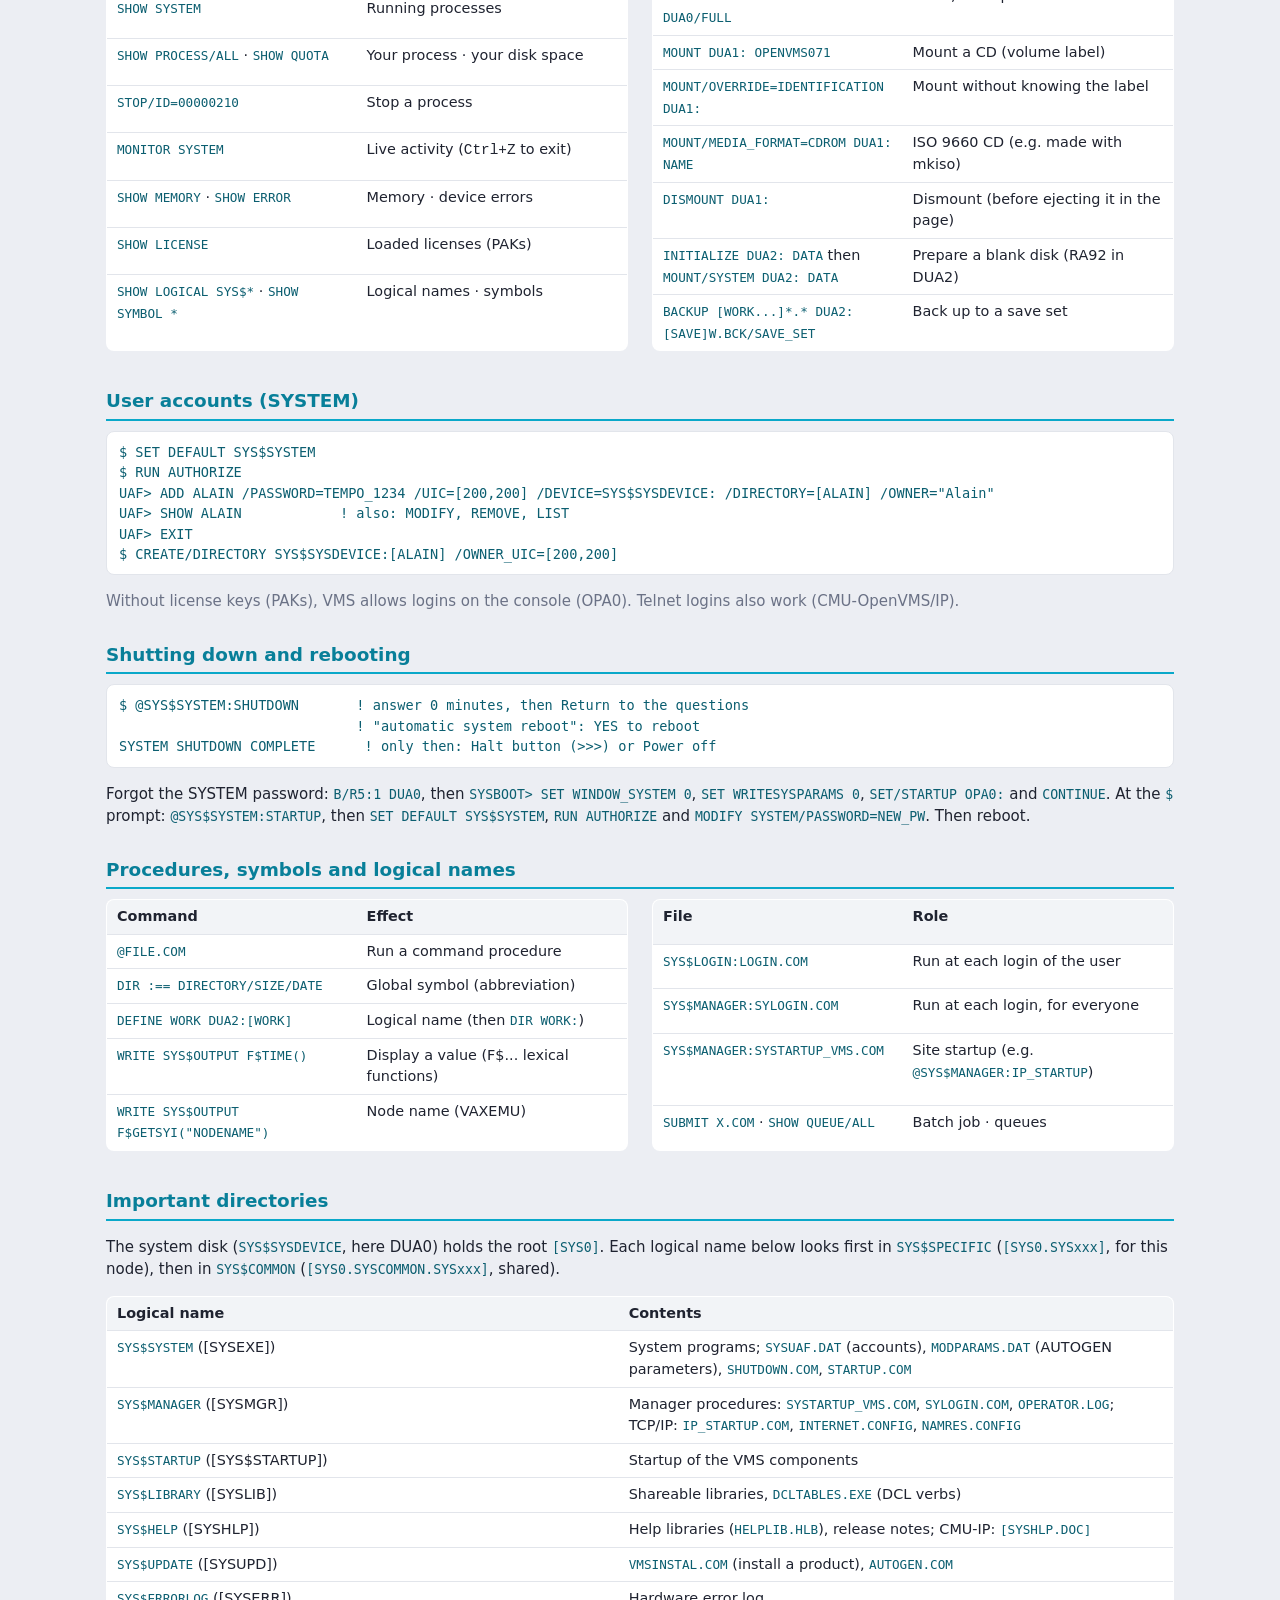
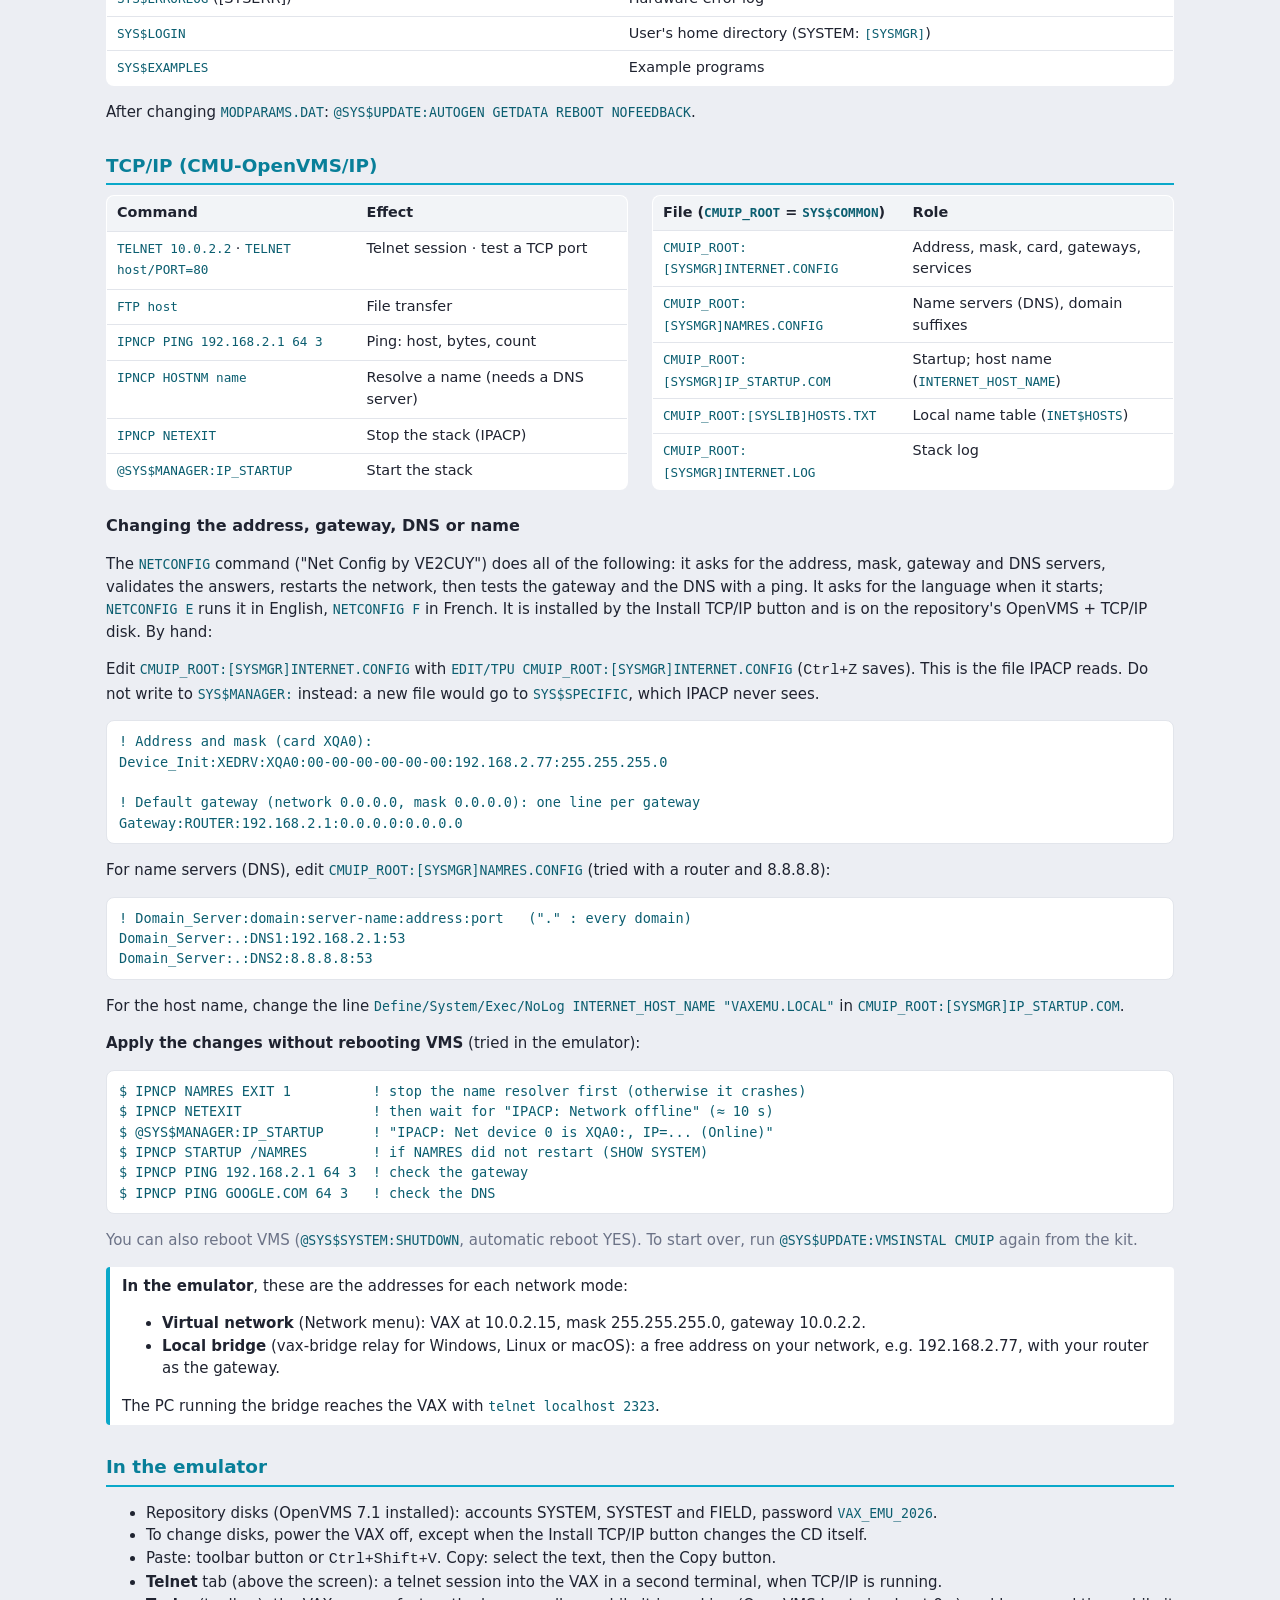
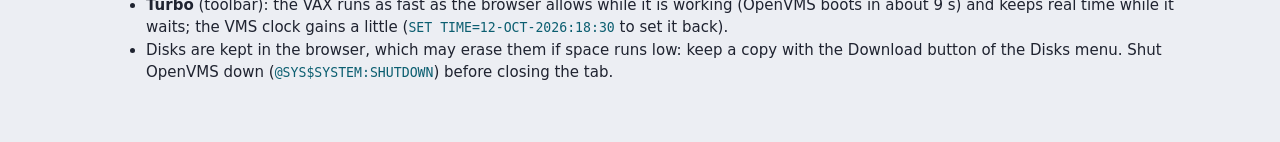
==== commit ae612db3: "Mise à jour du site" ====
--- a/cheatsheet.html
+++ b/cheatsheet.html
@@ -256,7 +256,7 @@
   <div class="note"><strong>Dans l'émulateur</strong>, voici les adresses selon le mode réseau :
     <ul>
       <li><strong>Réseau virtuel</strong> (menu Réseau) : VAX en 10.0.2.15, masque 255.255.255.0, passerelle 10.0.2.2.</li>
-      <li><strong>Pont local</strong> (relais vax-bridge, ou <code>term --bridge</code>) : une adresse libre de votre réseau, par exemple 192.168.2.77, avec votre routeur comme passerelle.</li>
+      <li><strong>Pont local</strong> (relais vax-bridge pour Windows, Linux ou macOS) : une adresse libre de votre réseau, par exemple 192.168.2.77, avec votre routeur comme passerelle.</li>
     </ul>
     Le PC qui fait le pont joint le VAX par <code>telnet localhost 2323</code>.</div>
 
@@ -265,6 +265,7 @@
     <li>Disques du dépôt (OpenVMS 7.1 installé) : comptes SYSTEM, SYSTEST et FIELD, mot de passe <code>VAX_EMU_2026</code>.</li>
     <li>Pour changer de disque, éteignez le VAX, sauf quand le bouton « Installer TCP/IP » change lui-même le CD.</li>
     <li>Coller : bouton de la barre ou <kbd>Ctrl+Maj+V</kbd>. Copier : sélectionner le texte, puis le bouton Copier.</li>
+    <li>Onglet <strong>Telnet</strong> (au-dessus de l'écran) : une session telnet vers le VAX dans un deuxième terminal, quand TCP/IP est en marche.</li>
     <li><strong>Turbo</strong> (barre du haut) : le VAX va aussi vite que le fureteur le permet quand il travaille (démarrage d'OpenVMS en 9 s environ) et garde le temps réel quand il attend; l'horloge de VMS prend un peu d'avance (<code>SET TIME=12-OCT-2026:18:30</code> pour la remettre à l'heure).</li>
     <li>Les disques sont gardés dans le fureteur, qui peut les effacer si l'espace manque : gardez-en une copie avec le bouton Télécharger du menu Disques. Arrêtez OpenVMS (<code>@SYS$SYSTEM:SHUTDOWN</code>) avant de fermer l'onglet.</li>
   </ul>
@@ -468,7 +469,7 @@
   <div class="note"><strong>In the emulator</strong>, these are the addresses for each network mode:
     <ul>
       <li><strong>Virtual network</strong> (Network menu): VAX at 10.0.2.15, mask 255.255.255.0, gateway 10.0.2.2.</li>
-      <li><strong>Local bridge</strong> (vax-bridge relay, or <code>term --bridge</code>): a free address on your network, e.g. 192.168.2.77, with your router as the gateway.</li>
+      <li><strong>Local bridge</strong> (vax-bridge relay for Windows, Linux or macOS): a free address on your network, e.g. 192.168.2.77, with your router as the gateway.</li>
     </ul>
     The PC running the bridge reaches the VAX with <code>telnet localhost 2323</code>.</div>
 
@@ -477,6 +478,7 @@
     <li>Repository disks (OpenVMS 7.1 installed): accounts SYSTEM, SYSTEST and FIELD, password <code>VAX_EMU_2026</code>.</li>
     <li>To change disks, power the VAX off, except when the Install TCP/IP button changes the CD itself.</li>
     <li>Paste: toolbar button or <kbd>Ctrl+Shift+V</kbd>. Copy: select the text, then the Copy button.</li>
+    <li><strong>Telnet</strong> tab (above the screen): a telnet session into the VAX in a second terminal, when TCP/IP is running.</li>
     <li><strong>Turbo</strong> (toolbar): the VAX runs as fast as the browser allows while it is working (OpenVMS boots in about 9 s) and keeps real time while it waits; the VMS clock gains a little (<code>SET TIME=12-OCT-2026:18:30</code> to set it back).</li>
     <li>Disks are kept in the browser, which may erase them if space runs low: keep a copy with the Download button of the Disks menu. Shut OpenVMS down (<code>@SYS$SYSTEM:SHUTDOWN</code>) before closing the tab.</li>
   </ul>
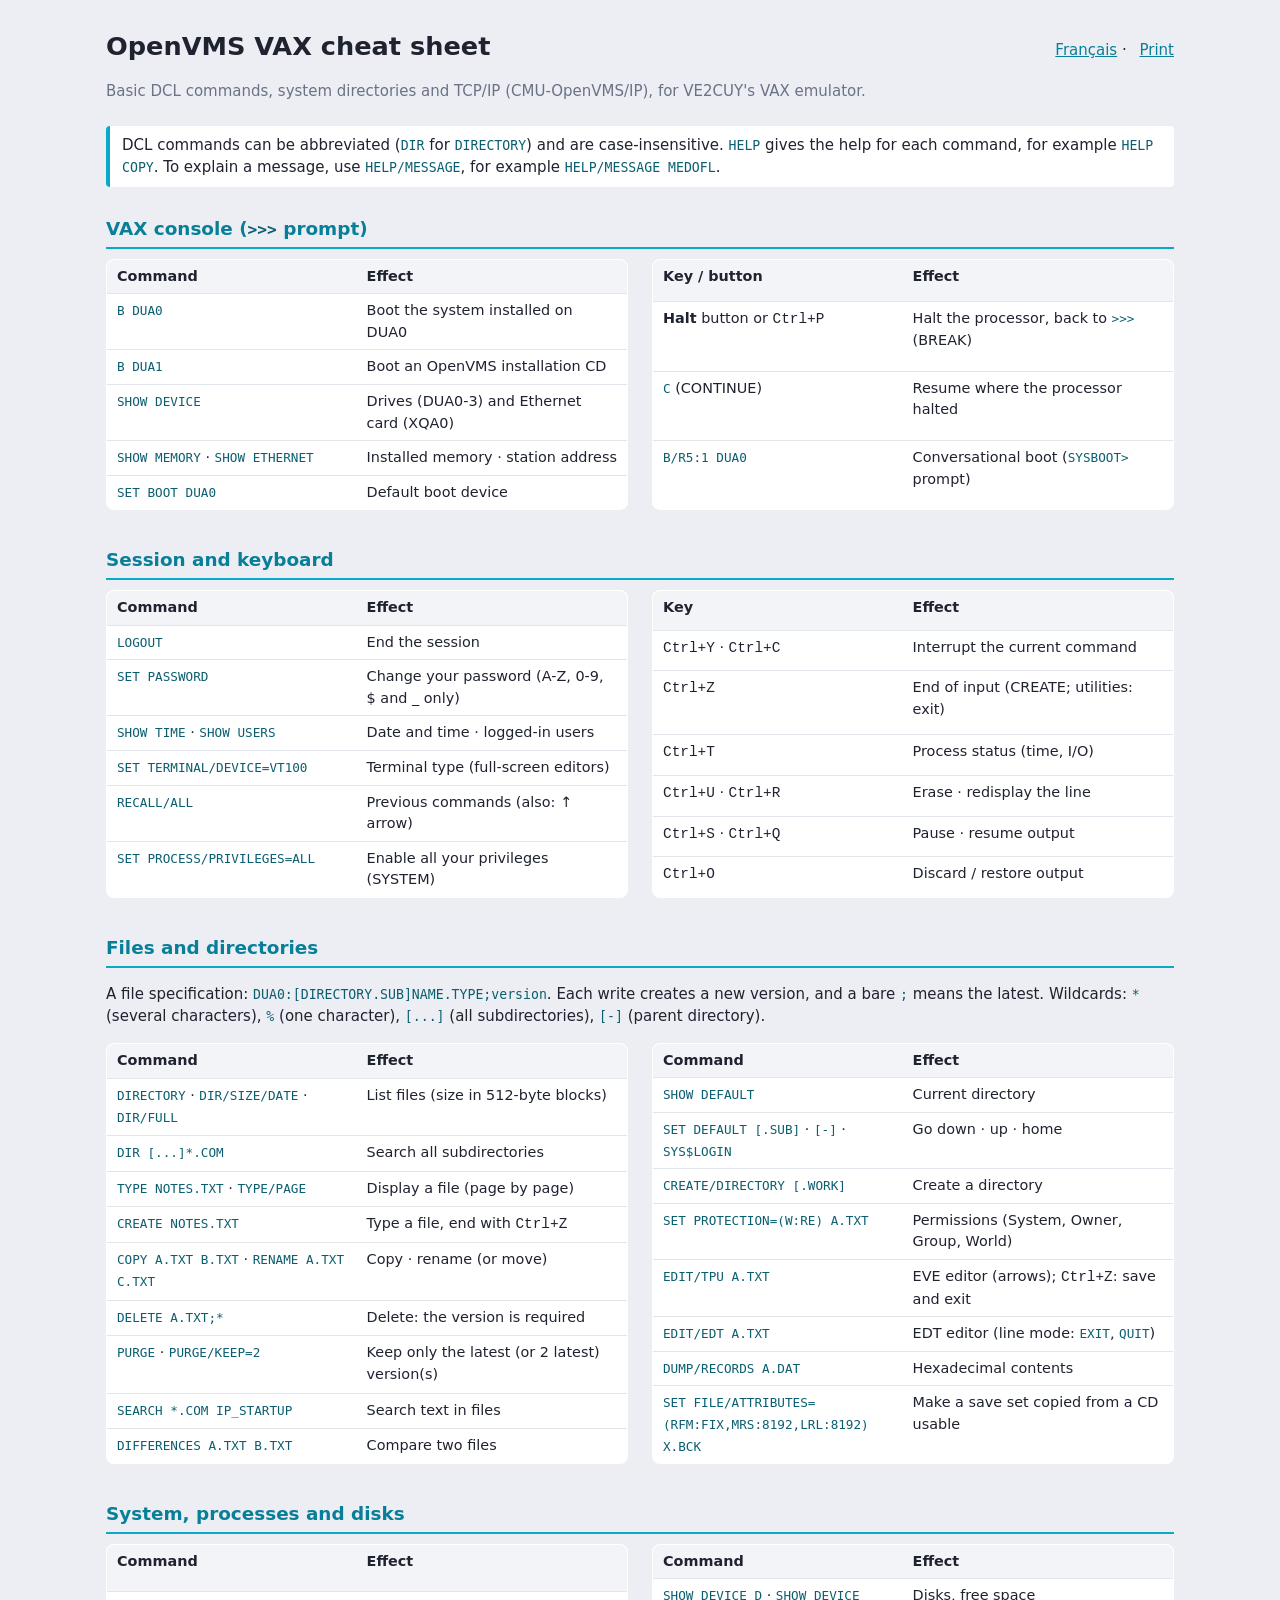
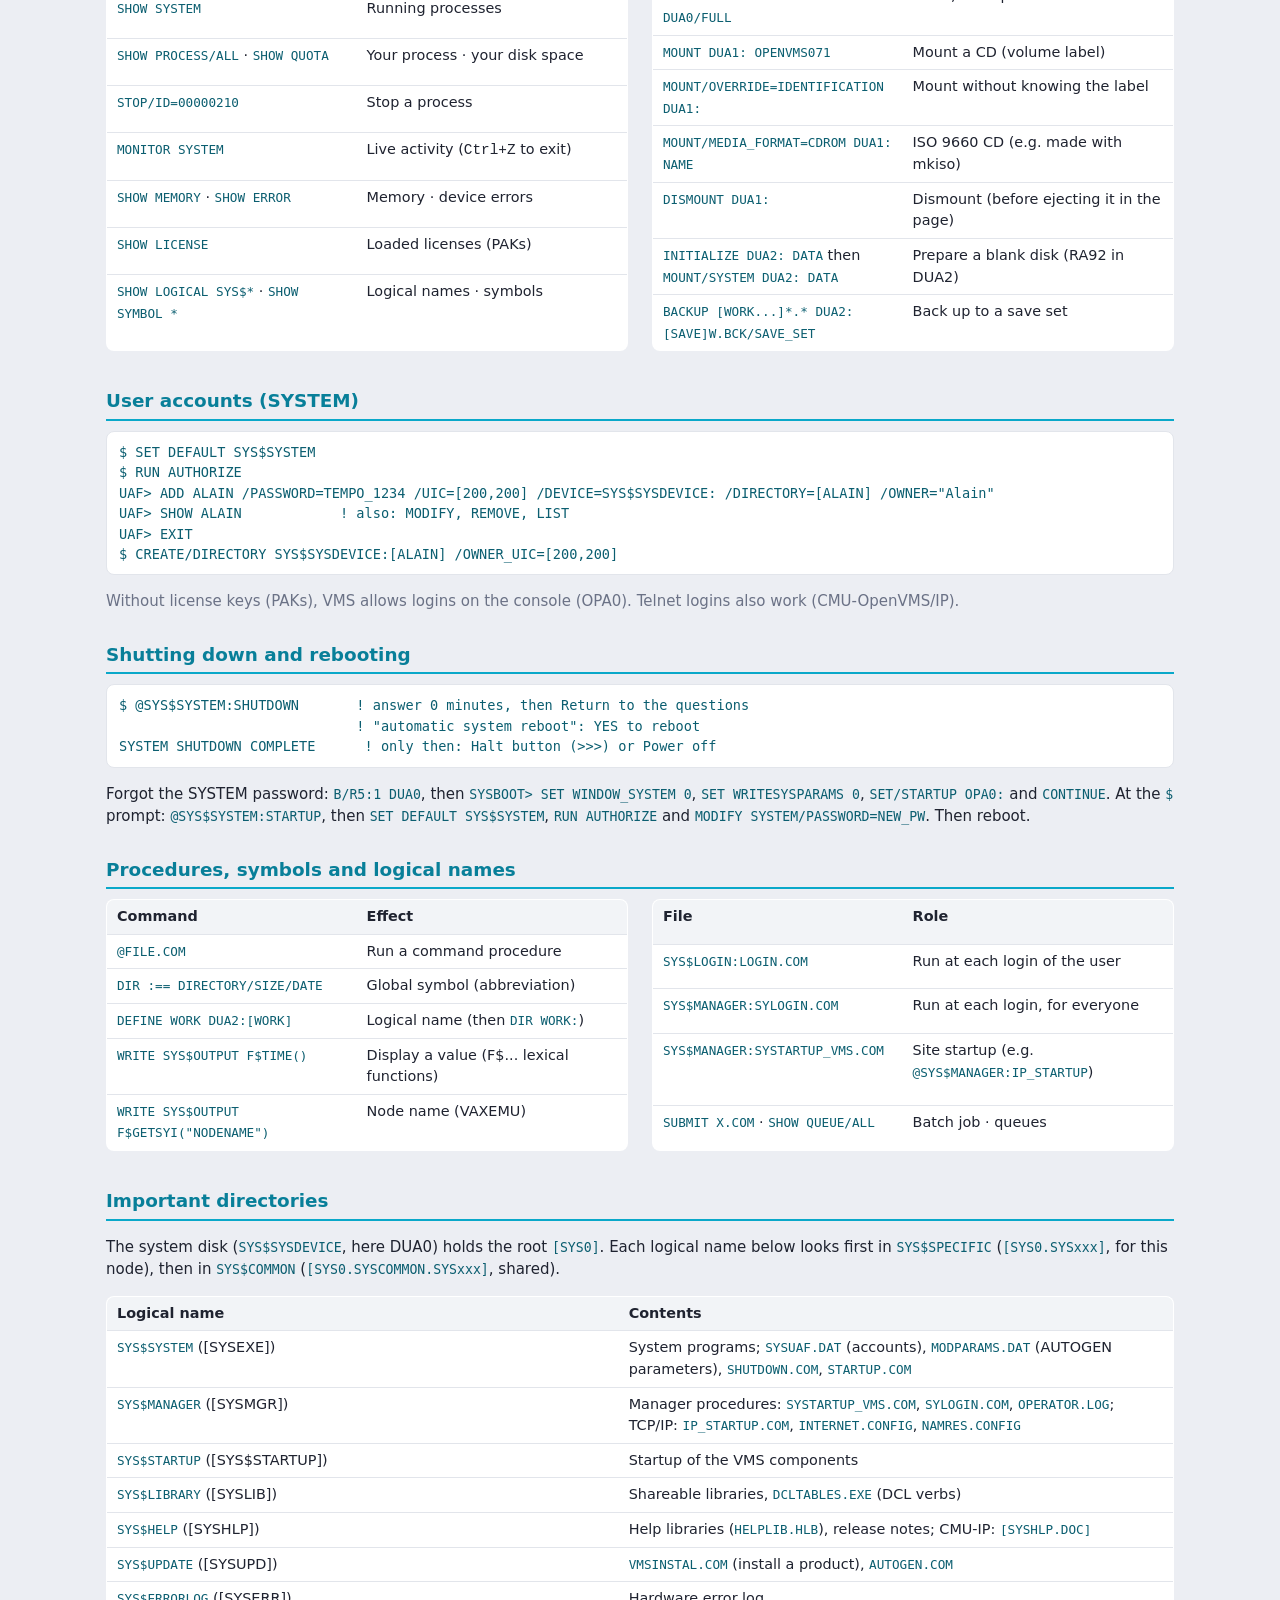
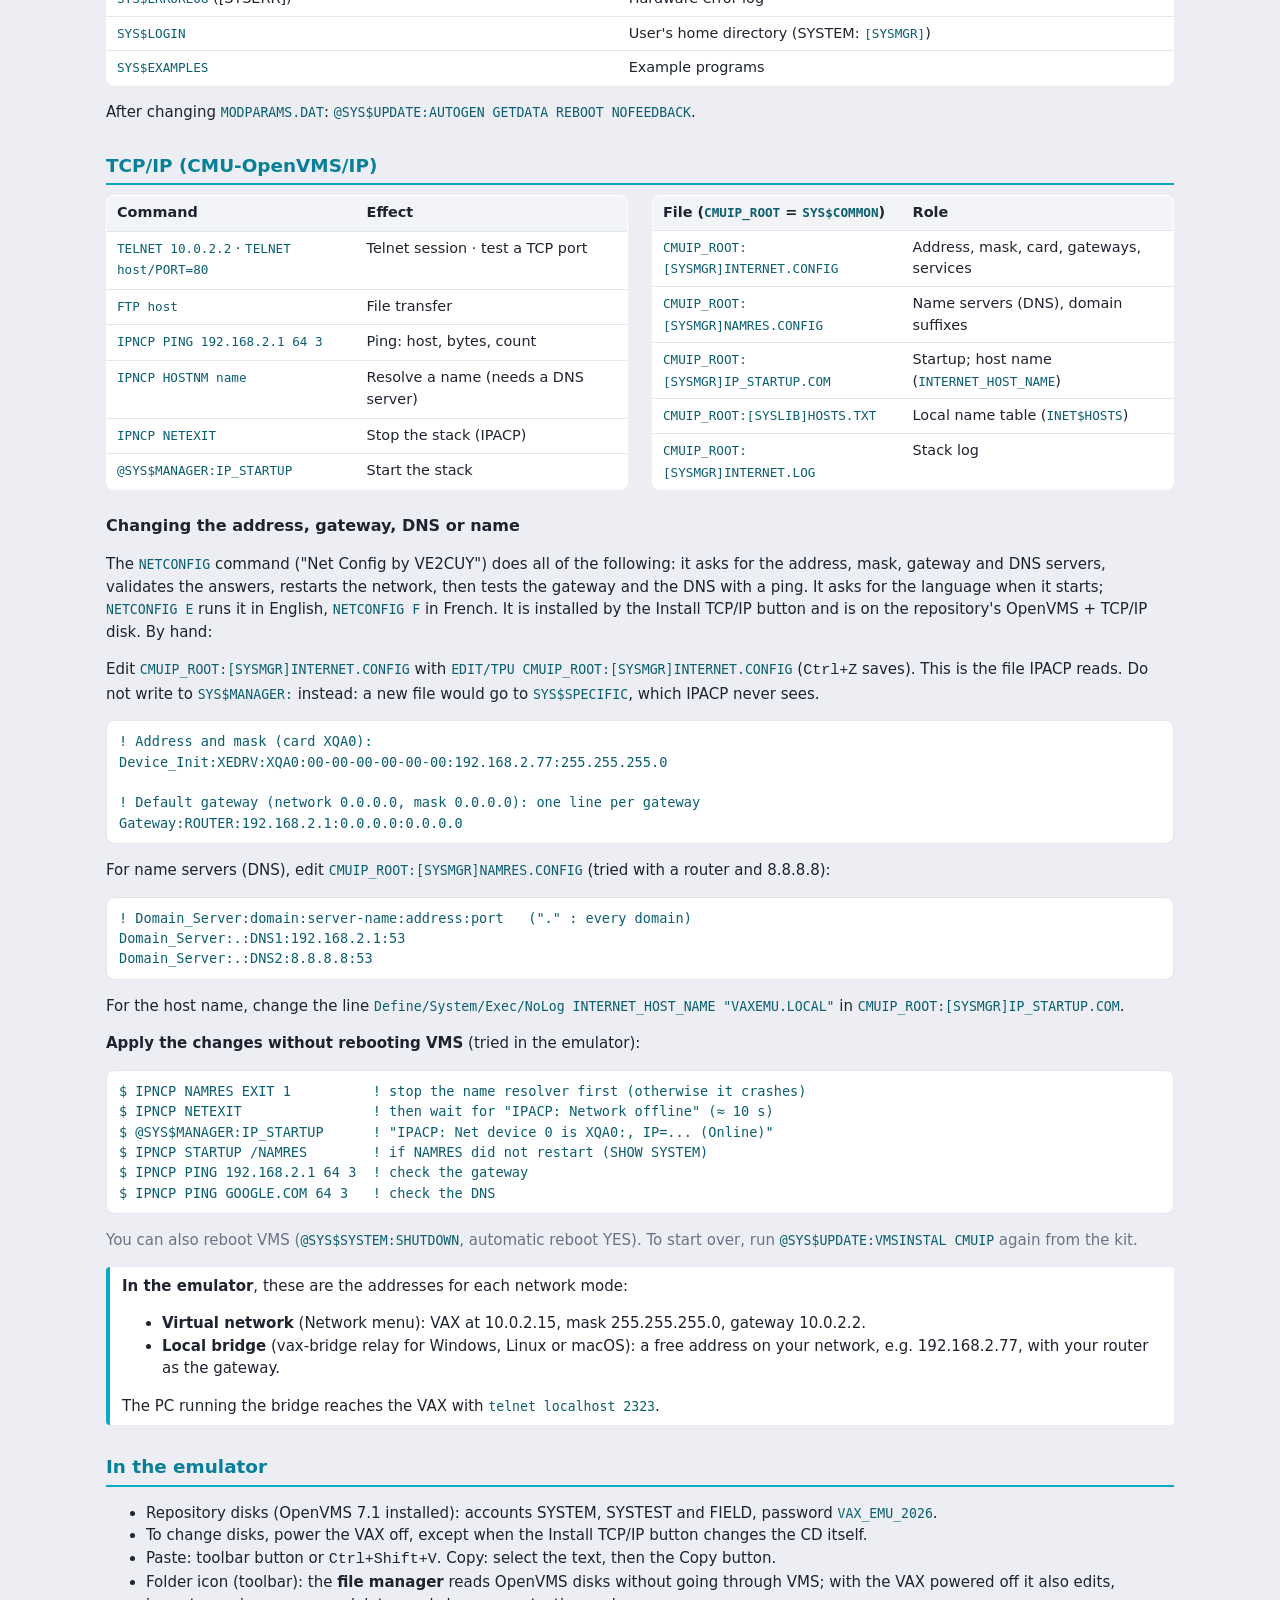
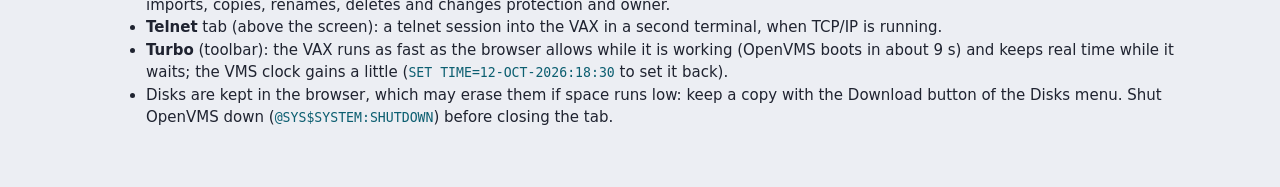
==== commit a5e4d615: "Mise à jour du site" ====
--- a/cheatsheet.html
+++ b/cheatsheet.html
@@ -265,6 +265,7 @@
     <li>Disques du dépôt (OpenVMS 7.1 installé) : comptes SYSTEM, SYSTEST et FIELD, mot de passe <code>VAX_EMU_2026</code>.</li>
     <li>Pour changer de disque, éteignez le VAX, sauf quand le bouton « Installer TCP/IP » change lui-même le CD.</li>
     <li>Coller : bouton de la barre ou <kbd>Ctrl+Maj+V</kbd>. Copier : sélectionner le texte, puis le bouton Copier.</li>
+    <li>Icône du dossier (barre du haut) : le <strong>gestionnaire de fichiers</strong> lit les disques OpenVMS sans passer par VMS; VAX éteint, il permet aussi d'éditer, importer, copier, renommer, effacer et de changer protection et propriétaire.</li>
     <li>Onglet <strong>Telnet</strong> (au-dessus de l'écran) : une session telnet vers le VAX dans un deuxième terminal, quand TCP/IP est en marche.</li>
     <li><strong>Turbo</strong> (barre du haut) : le VAX va aussi vite que le fureteur le permet quand il travaille (démarrage d'OpenVMS en 9 s environ) et garde le temps réel quand il attend; l'horloge de VMS prend un peu d'avance (<code>SET TIME=12-OCT-2026:18:30</code> pour la remettre à l'heure).</li>
     <li>Les disques sont gardés dans le fureteur, qui peut les effacer si l'espace manque : gardez-en une copie avec le bouton Télécharger du menu Disques. Arrêtez OpenVMS (<code>@SYS$SYSTEM:SHUTDOWN</code>) avant de fermer l'onglet.</li>
@@ -478,6 +479,7 @@
     <li>Repository disks (OpenVMS 7.1 installed): accounts SYSTEM, SYSTEST and FIELD, password <code>VAX_EMU_2026</code>.</li>
     <li>To change disks, power the VAX off, except when the Install TCP/IP button changes the CD itself.</li>
     <li>Paste: toolbar button or <kbd>Ctrl+Shift+V</kbd>. Copy: select the text, then the Copy button.</li>
+    <li>Folder icon (toolbar): the <strong>file manager</strong> reads OpenVMS disks without going through VMS; with the VAX powered off it also edits, imports, copies, renames, deletes and changes protection and owner.</li>
     <li><strong>Telnet</strong> tab (above the screen): a telnet session into the VAX in a second terminal, when TCP/IP is running.</li>
     <li><strong>Turbo</strong> (toolbar): the VAX runs as fast as the browser allows while it is working (OpenVMS boots in about 9 s) and keeps real time while it waits; the VMS clock gains a little (<code>SET TIME=12-OCT-2026:18:30</code> to set it back).</li>
     <li>Disks are kept in the browser, which may erase them if space runs low: keep a copy with the Download button of the Disks menu. Shut OpenVMS down (<code>@SYS$SYSTEM:SHUTDOWN</code>) before closing the tab.</li>
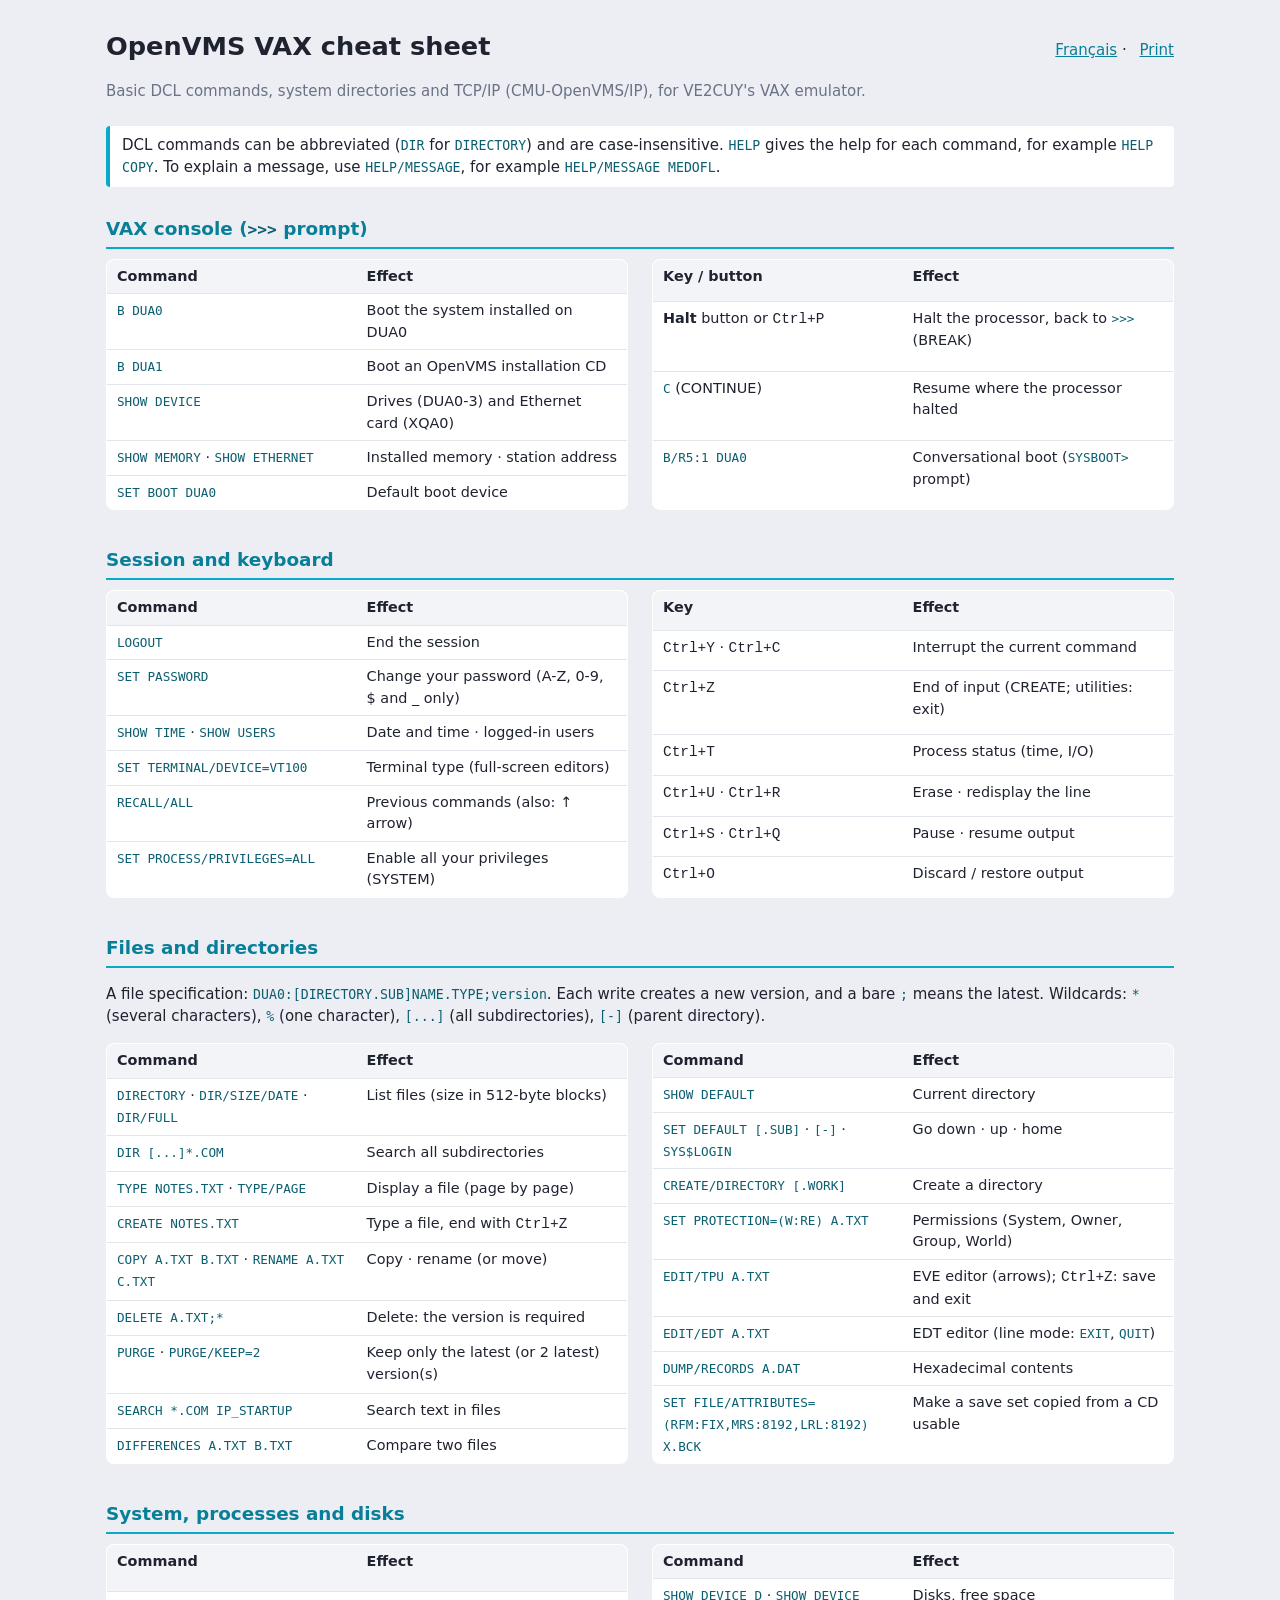
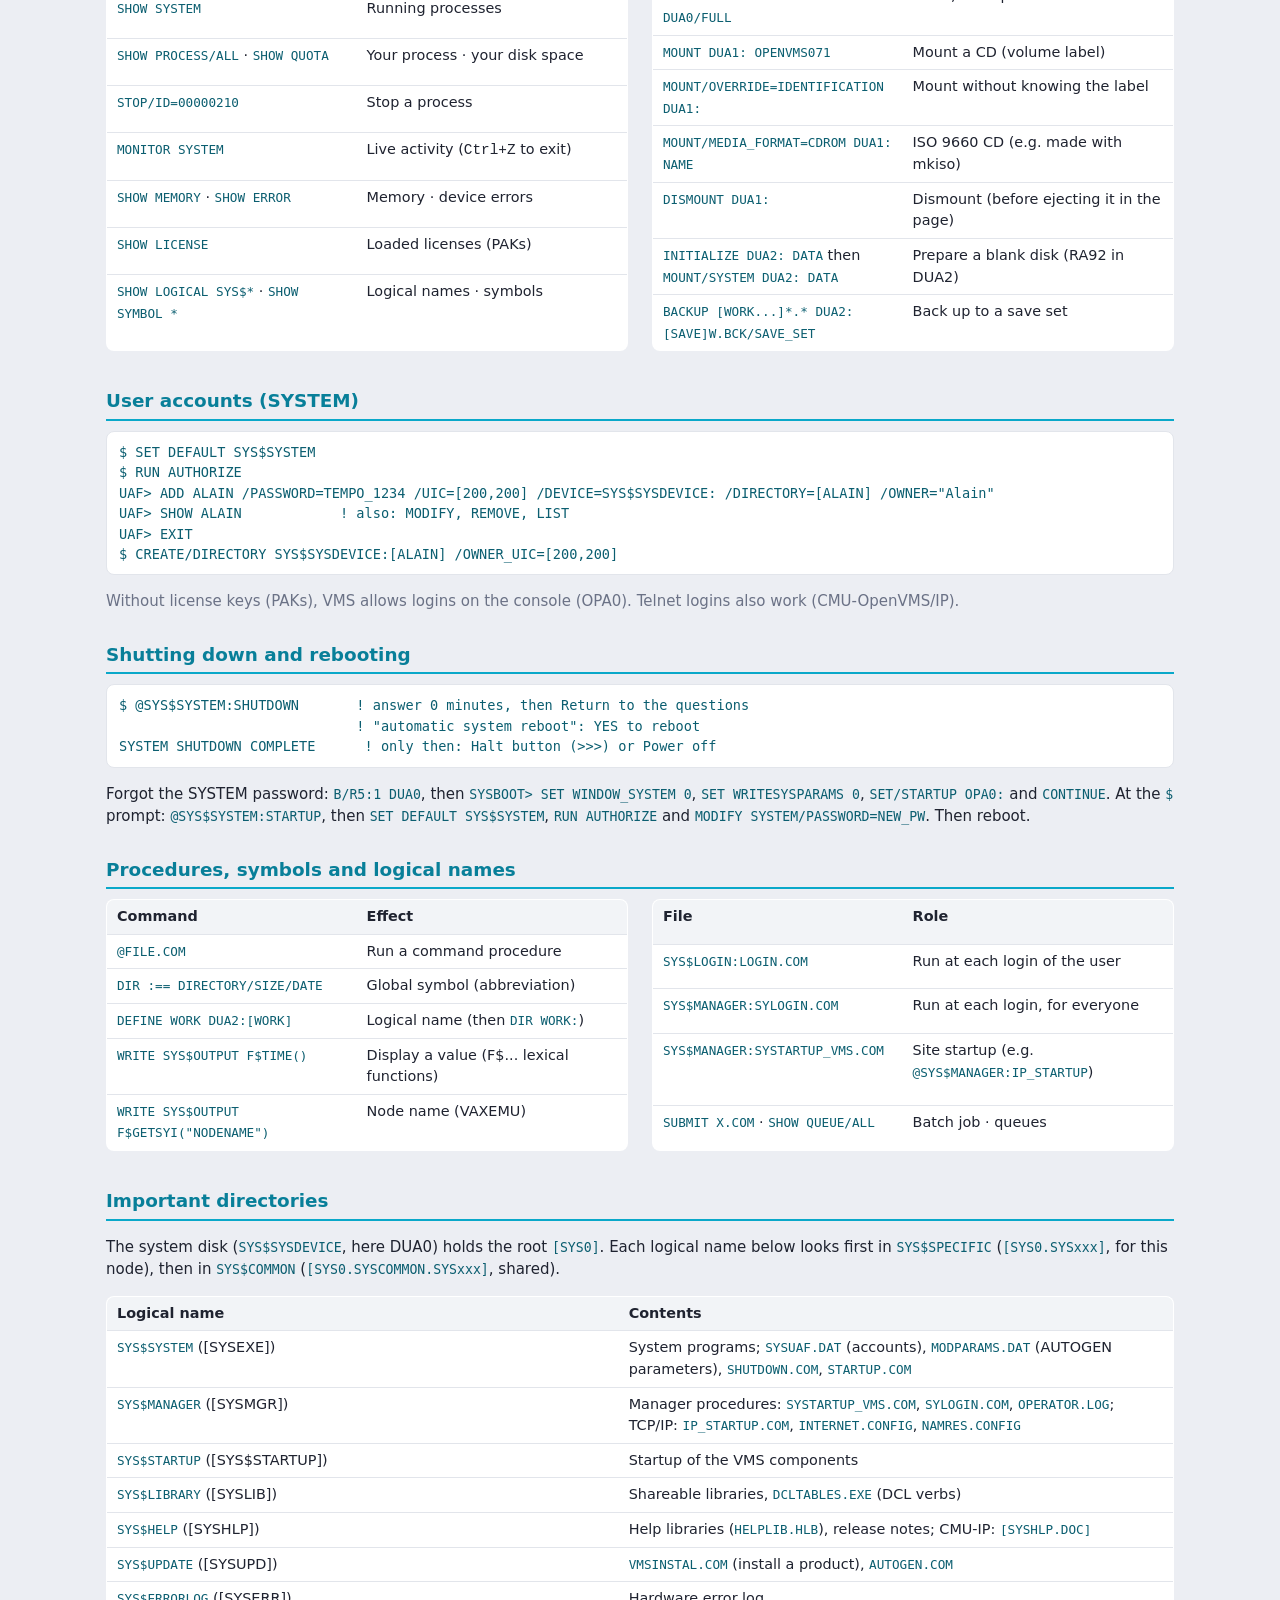
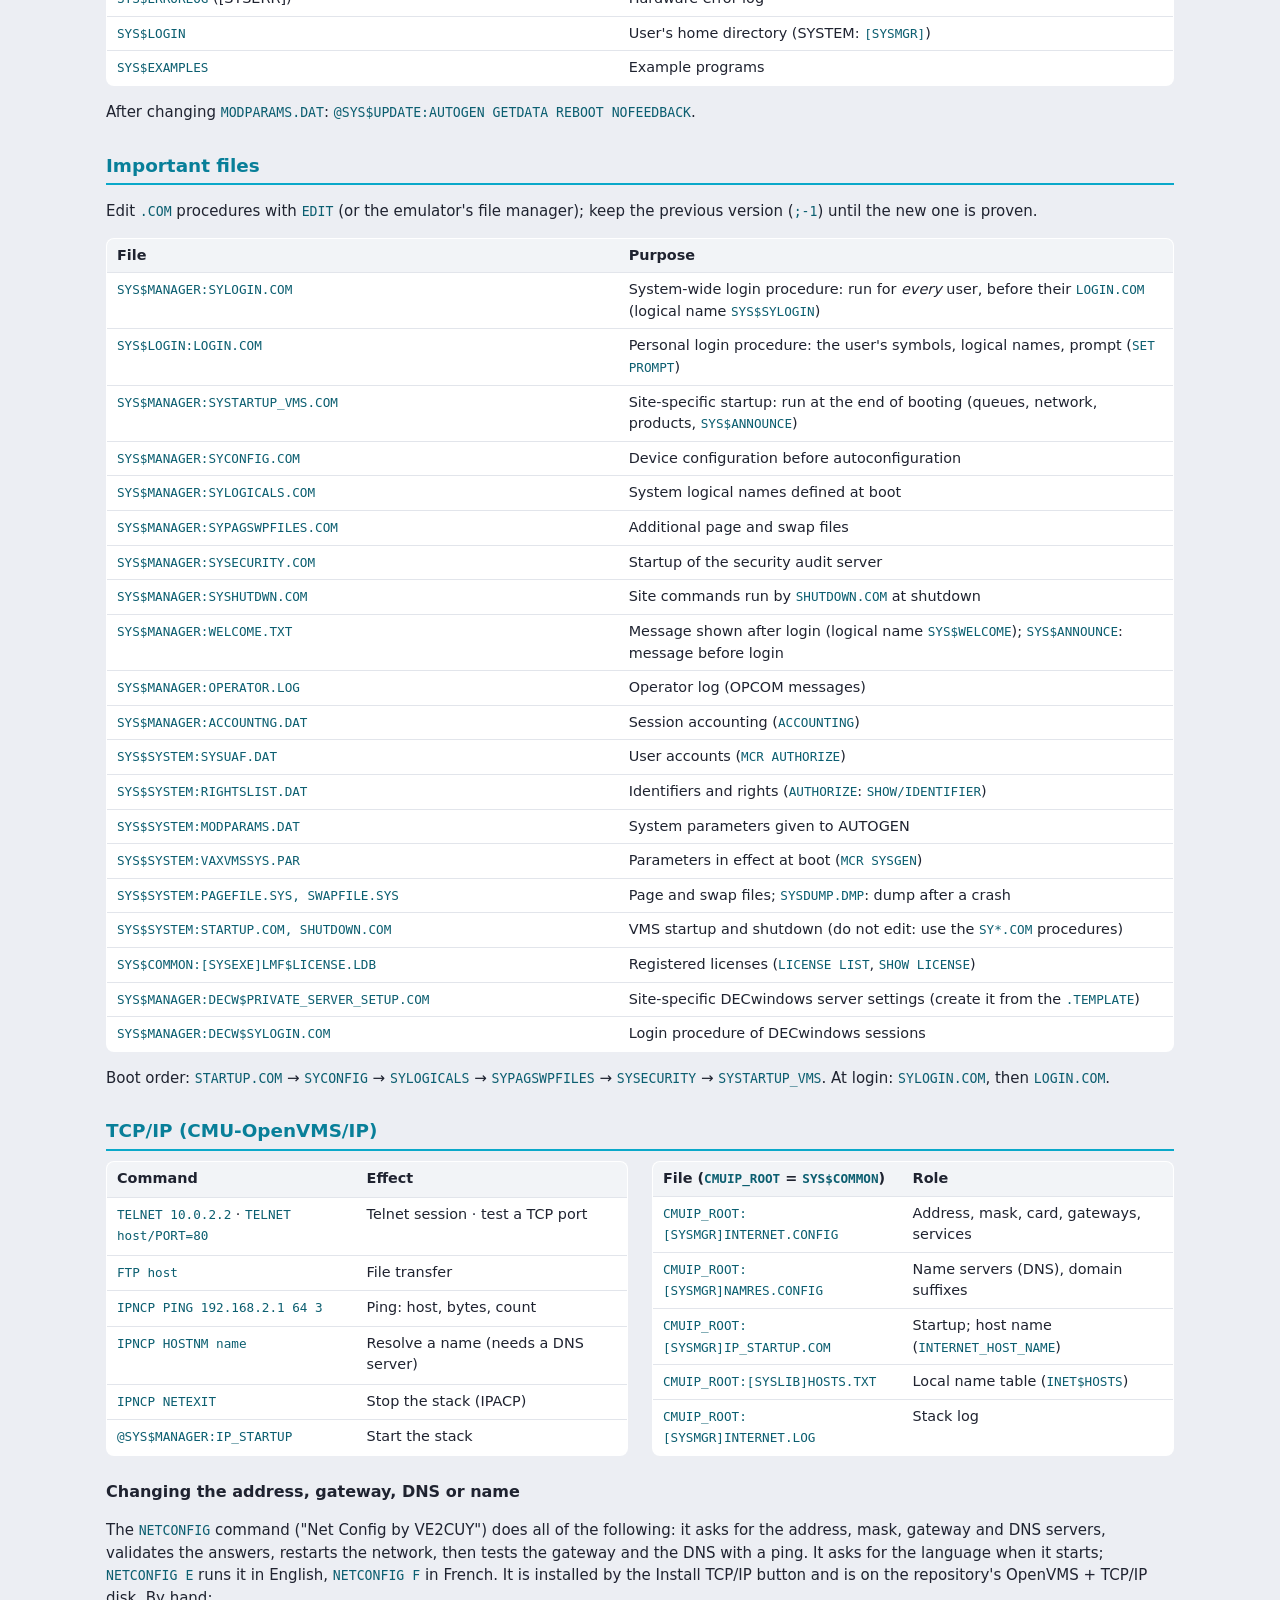
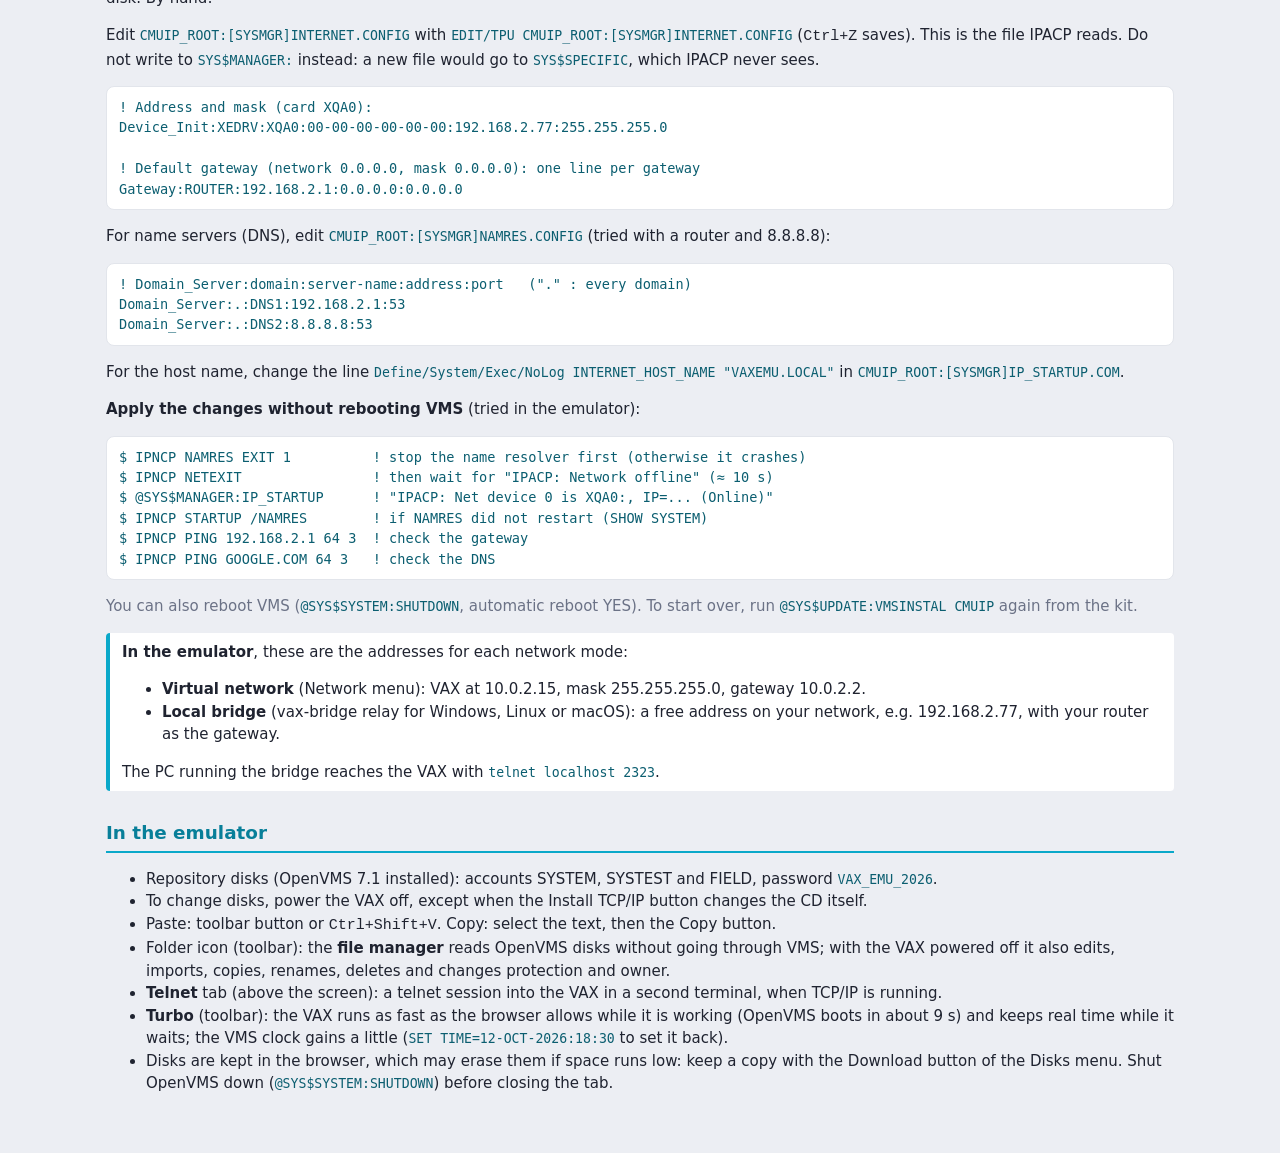
==== commit f521005e: "Mise à jour du site" ====
--- a/cheatsheet.html
+++ b/cheatsheet.html
@@ -211,6 +211,33 @@
   </table>
   <p>Après un changement de <code>MODPARAMS.DAT</code> : <code>@SYS$UPDATE:AUTOGEN GETDATA REBOOT NOFEEDBACK</code>.</p>
 
+  <h2>Fichiers importants</h2>
+  <p>Les procédures <code>.COM</code> se modifient avec <code>EDIT</code> (ou le gestionnaire de fichiers de l'émulateur); gardez l'ancienne version (<code>;-1</code>) tant que la nouvelle n'est pas éprouvée.</p>
+  <table>
+    <tr><th>Fichier</th><th>Rôle</th></tr>
+    <tr><td><code>SYS$MANAGER:SYLOGIN.COM</code></td><td>Procédure de login générale : exécutée pour <em>tous</em> les usagers, avant leur <code>LOGIN.COM</code> (nom logique <code>SYS$SYLOGIN</code>)</td></tr>
+    <tr><td><code>SYS$LOGIN:LOGIN.COM</code></td><td>Procédure de login personnelle : symboles, noms logiques, invite (<code>SET PROMPT</code>) de l'usager</td></tr>
+    <tr><td><code>SYS$MANAGER:SYSTARTUP_VMS.COM</code></td><td>Démarrage propre au site : lancé à la fin de l'amorçage (files d'attente, réseau, produits, <code>SYS$ANNOUNCE</code>)</td></tr>
+    <tr><td><code>SYS$MANAGER:SYCONFIG.COM</code></td><td>Configuration des périphériques avant leur détection automatique</td></tr>
+    <tr><td><code>SYS$MANAGER:SYLOGICALS.COM</code></td><td>Noms logiques du système définis à l'amorçage</td></tr>
+    <tr><td><code>SYS$MANAGER:SYPAGSWPFILES.COM</code></td><td>Fichiers de pagination et d'échange supplémentaires</td></tr>
+    <tr><td><code>SYS$MANAGER:SYSECURITY.COM</code></td><td>Démarrage du serveur d'audit de sécurité</td></tr>
+    <tr><td><code>SYS$MANAGER:SYSHUTDWN.COM</code></td><td>Commandes du site exécutées par <code>SHUTDOWN.COM</code> à l'arrêt</td></tr>
+    <tr><td><code>SYS$MANAGER:WELCOME.TXT</code></td><td>Message affiché après le login (nom logique <code>SYS$WELCOME</code>); <code>SYS$ANNOUNCE</code> : message avant le login</td></tr>
+    <tr><td><code>SYS$MANAGER:OPERATOR.LOG</code></td><td>Journal de l'opérateur (messages OPCOM)</td></tr>
+    <tr><td><code>SYS$MANAGER:ACCOUNTNG.DAT</code></td><td>Comptabilité des sessions (<code>ACCOUNTING</code>)</td></tr>
+    <tr><td><code>SYS$SYSTEM:SYSUAF.DAT</code></td><td>Comptes d'usagers (<code>MCR AUTHORIZE</code>)</td></tr>
+    <tr><td><code>SYS$SYSTEM:RIGHTSLIST.DAT</code></td><td>Identificateurs et droits (<code>AUTHORIZE</code> : <code>SHOW/IDENTIFIER</code>)</td></tr>
+    <tr><td><code>SYS$SYSTEM:MODPARAMS.DAT</code></td><td>Paramètres du système donnés à AUTOGEN</td></tr>
+    <tr><td><code>SYS$SYSTEM:VAXVMSSYS.PAR</code></td><td>Paramètres en vigueur à l'amorçage (<code>MCR SYSGEN</code>)</td></tr>
+    <tr><td><code>SYS$SYSTEM:PAGEFILE.SYS, SWAPFILE.SYS</code></td><td>Fichiers de pagination et d'échange; <code>SYSDUMP.DMP</code> : vidage après un arrêt fatal</td></tr>
+    <tr><td><code>SYS$SYSTEM:STARTUP.COM, SHUTDOWN.COM</code></td><td>Démarrage et arrêt de VMS (à ne pas modifier : utiliser les procédures <code>SY*.COM</code>)</td></tr>
+    <tr><td><code>SYS$COMMON:[SYSEXE]LMF$LICENSE.LDB</code></td><td>Licences enregistrées (<code>LICENSE LIST</code>, <code>SHOW LICENSE</code>)</td></tr>
+    <tr><td><code>SYS$MANAGER:DECW$PRIVATE_SERVER_SETUP.COM</code></td><td>Réglages du serveur DECwindows propres au site (à créer à partir du <code>.TEMPLATE</code>)</td></tr>
+    <tr><td><code>SYS$MANAGER:DECW$SYLOGIN.COM</code></td><td>Procédure de login des sessions DECwindows</td></tr>
+  </table>
+  <p>Ordre à l'amorçage : <code>STARTUP.COM</code> → <code>SYCONFIG</code> → <code>SYLOGICALS</code> → <code>SYPAGSWPFILES</code> → <code>SYSECURITY</code> → <code>SYSTARTUP_VMS</code>. Au login : <code>SYLOGIN.COM</code>, puis <code>LOGIN.COM</code>.</p>
+
   <h2>TCP/IP (CMU-OpenVMS/IP)</h2>
   <div class="grid">
     <table>
@@ -425,6 +452,33 @@
   </table>
   <p>After changing <code>MODPARAMS.DAT</code>: <code>@SYS$UPDATE:AUTOGEN GETDATA REBOOT NOFEEDBACK</code>.</p>
 
+  <h2>Important files</h2>
+  <p>Edit <code>.COM</code> procedures with <code>EDIT</code> (or the emulator's file manager); keep the previous version (<code>;-1</code>) until the new one is proven.</p>
+  <table>
+    <tr><th>File</th><th>Purpose</th></tr>
+    <tr><td><code>SYS$MANAGER:SYLOGIN.COM</code></td><td>System-wide login procedure: run for <em>every</em> user, before their <code>LOGIN.COM</code> (logical name <code>SYS$SYLOGIN</code>)</td></tr>
+    <tr><td><code>SYS$LOGIN:LOGIN.COM</code></td><td>Personal login procedure: the user's symbols, logical names, prompt (<code>SET PROMPT</code>)</td></tr>
+    <tr><td><code>SYS$MANAGER:SYSTARTUP_VMS.COM</code></td><td>Site-specific startup: run at the end of booting (queues, network, products, <code>SYS$ANNOUNCE</code>)</td></tr>
+    <tr><td><code>SYS$MANAGER:SYCONFIG.COM</code></td><td>Device configuration before autoconfiguration</td></tr>
+    <tr><td><code>SYS$MANAGER:SYLOGICALS.COM</code></td><td>System logical names defined at boot</td></tr>
+    <tr><td><code>SYS$MANAGER:SYPAGSWPFILES.COM</code></td><td>Additional page and swap files</td></tr>
+    <tr><td><code>SYS$MANAGER:SYSECURITY.COM</code></td><td>Startup of the security audit server</td></tr>
+    <tr><td><code>SYS$MANAGER:SYSHUTDWN.COM</code></td><td>Site commands run by <code>SHUTDOWN.COM</code> at shutdown</td></tr>
+    <tr><td><code>SYS$MANAGER:WELCOME.TXT</code></td><td>Message shown after login (logical name <code>SYS$WELCOME</code>); <code>SYS$ANNOUNCE</code>: message before login</td></tr>
+    <tr><td><code>SYS$MANAGER:OPERATOR.LOG</code></td><td>Operator log (OPCOM messages)</td></tr>
+    <tr><td><code>SYS$MANAGER:ACCOUNTNG.DAT</code></td><td>Session accounting (<code>ACCOUNTING</code>)</td></tr>
+    <tr><td><code>SYS$SYSTEM:SYSUAF.DAT</code></td><td>User accounts (<code>MCR AUTHORIZE</code>)</td></tr>
+    <tr><td><code>SYS$SYSTEM:RIGHTSLIST.DAT</code></td><td>Identifiers and rights (<code>AUTHORIZE</code>: <code>SHOW/IDENTIFIER</code>)</td></tr>
+    <tr><td><code>SYS$SYSTEM:MODPARAMS.DAT</code></td><td>System parameters given to AUTOGEN</td></tr>
+    <tr><td><code>SYS$SYSTEM:VAXVMSSYS.PAR</code></td><td>Parameters in effect at boot (<code>MCR SYSGEN</code>)</td></tr>
+    <tr><td><code>SYS$SYSTEM:PAGEFILE.SYS, SWAPFILE.SYS</code></td><td>Page and swap files; <code>SYSDUMP.DMP</code>: dump after a crash</td></tr>
+    <tr><td><code>SYS$SYSTEM:STARTUP.COM, SHUTDOWN.COM</code></td><td>VMS startup and shutdown (do not edit: use the <code>SY*.COM</code> procedures)</td></tr>
+    <tr><td><code>SYS$COMMON:[SYSEXE]LMF$LICENSE.LDB</code></td><td>Registered licenses (<code>LICENSE LIST</code>, <code>SHOW LICENSE</code>)</td></tr>
+    <tr><td><code>SYS$MANAGER:DECW$PRIVATE_SERVER_SETUP.COM</code></td><td>Site-specific DECwindows server settings (create it from the <code>.TEMPLATE</code>)</td></tr>
+    <tr><td><code>SYS$MANAGER:DECW$SYLOGIN.COM</code></td><td>Login procedure of DECwindows sessions</td></tr>
+  </table>
+  <p>Boot order: <code>STARTUP.COM</code> → <code>SYCONFIG</code> → <code>SYLOGICALS</code> → <code>SYPAGSWPFILES</code> → <code>SYSECURITY</code> → <code>SYSTARTUP_VMS</code>. At login: <code>SYLOGIN.COM</code>, then <code>LOGIN.COM</code>.</p>
+
   <h2>TCP/IP (CMU-OpenVMS/IP)</h2>
   <div class="grid">
     <table>
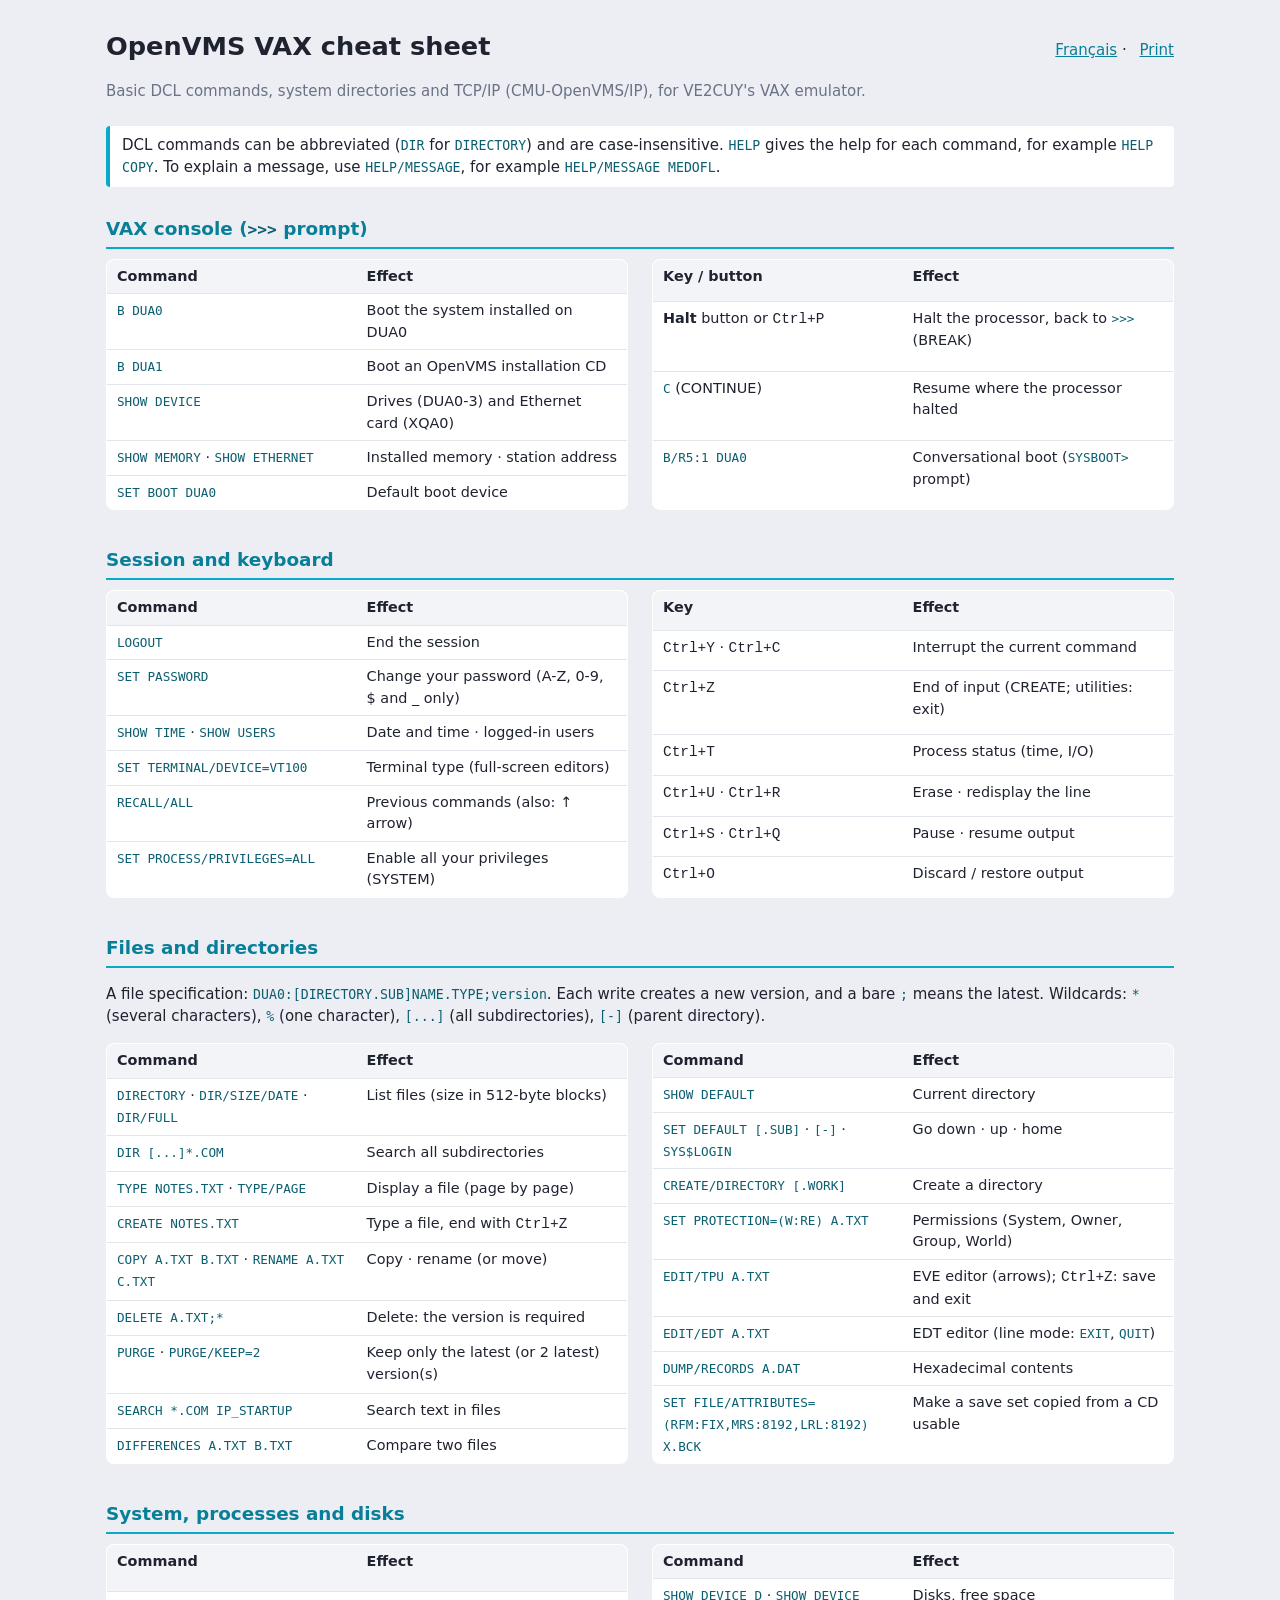
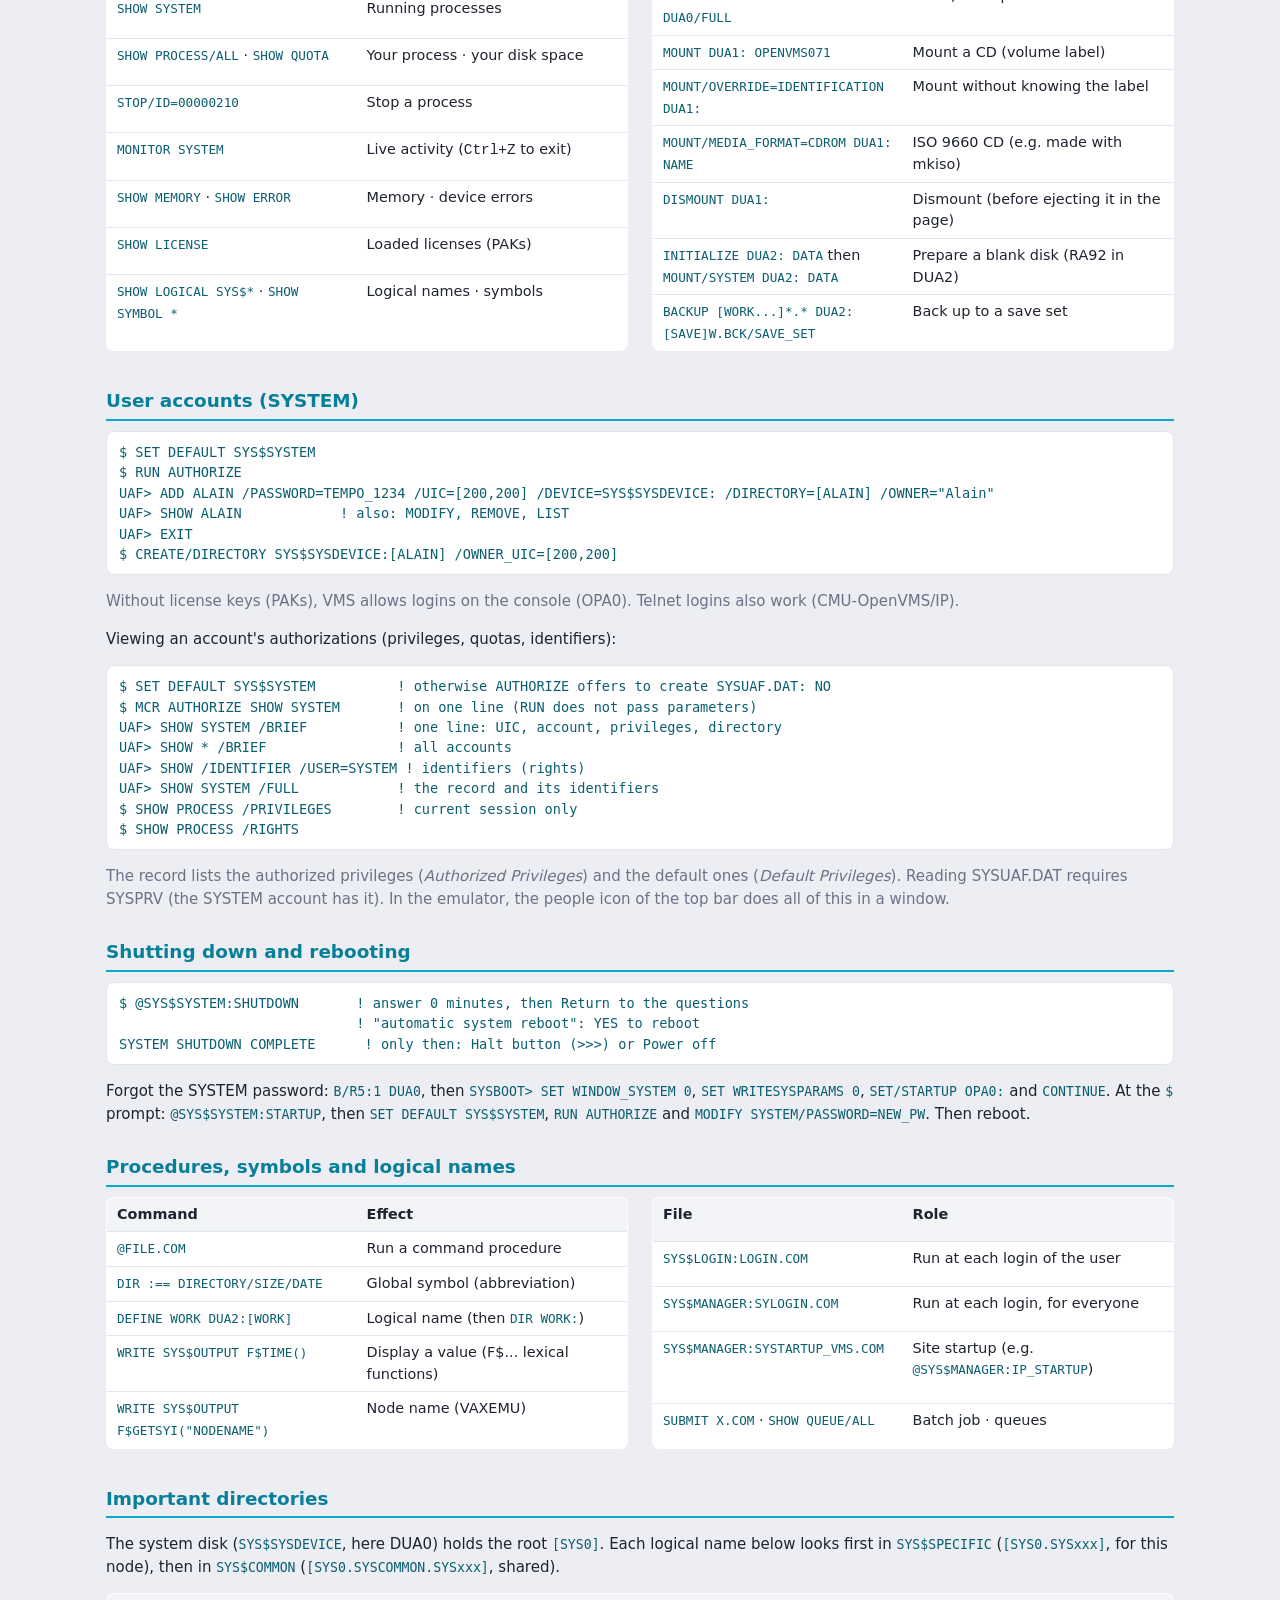
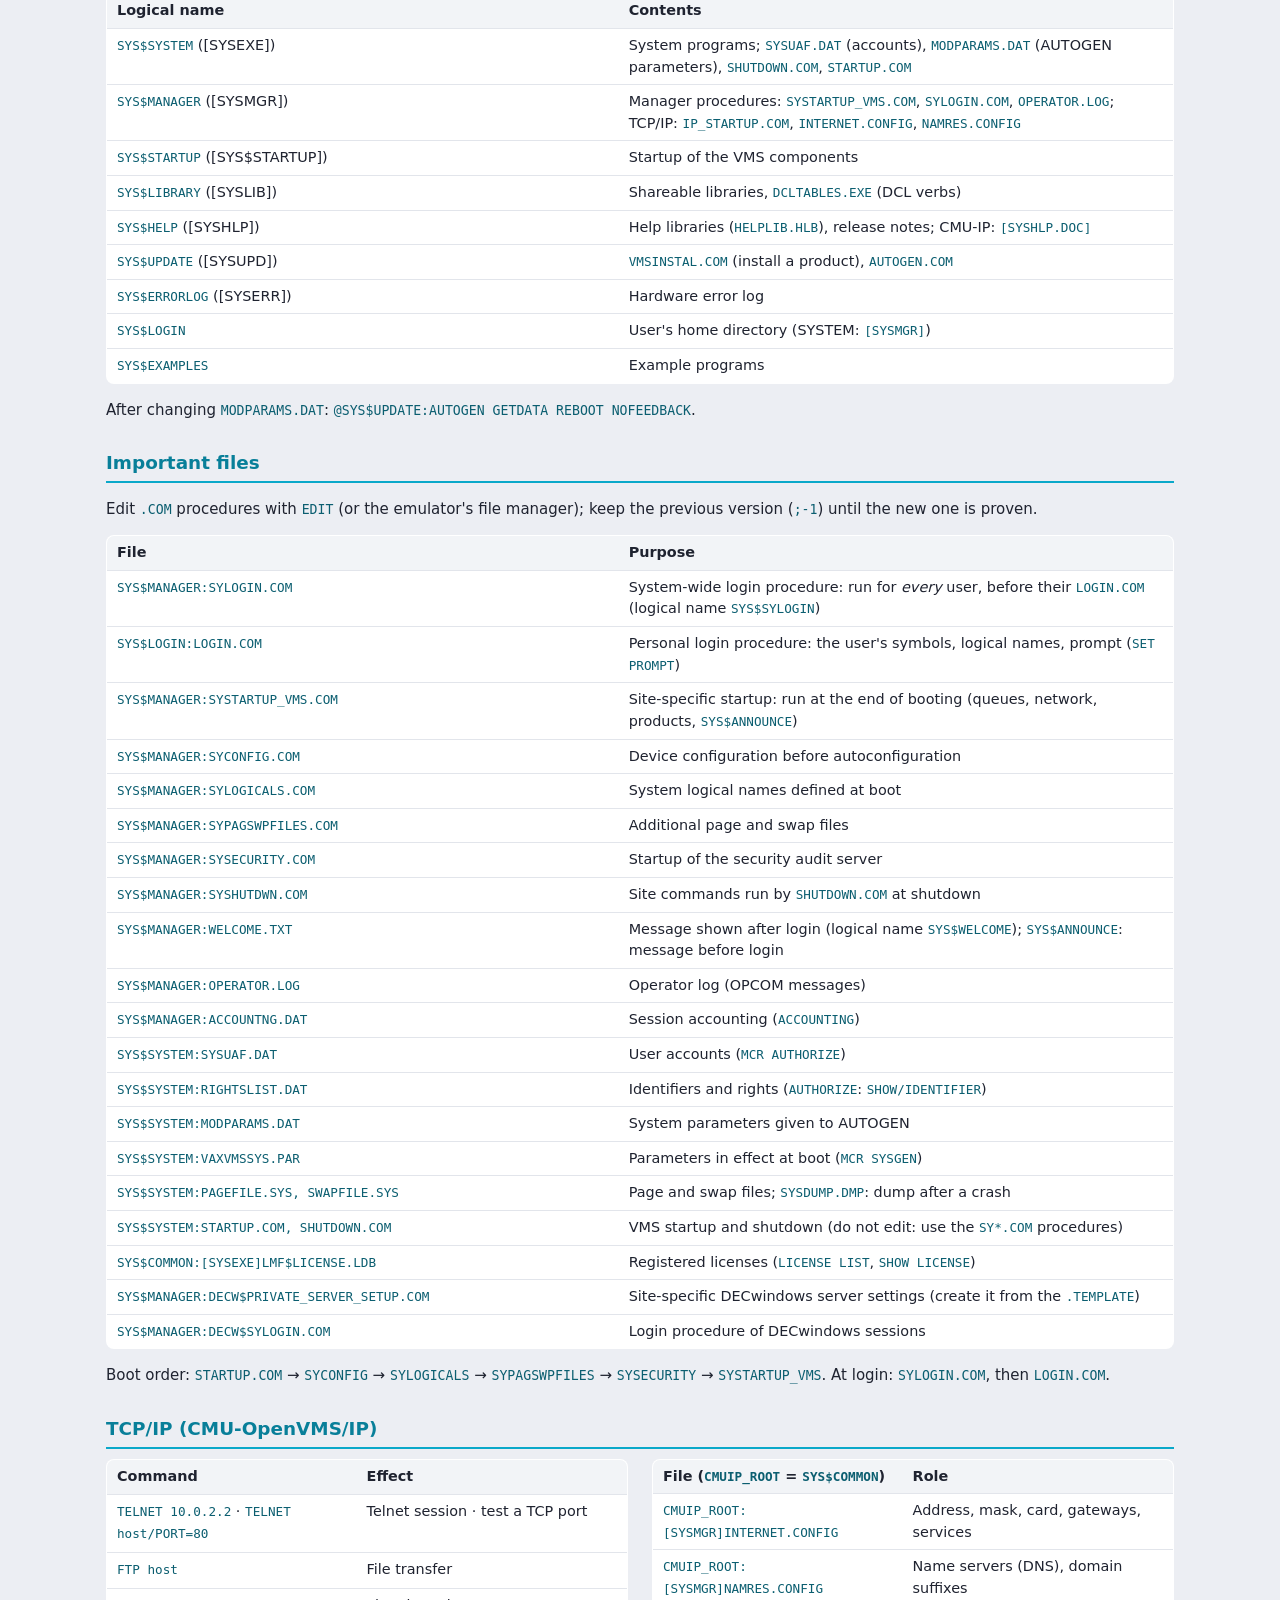
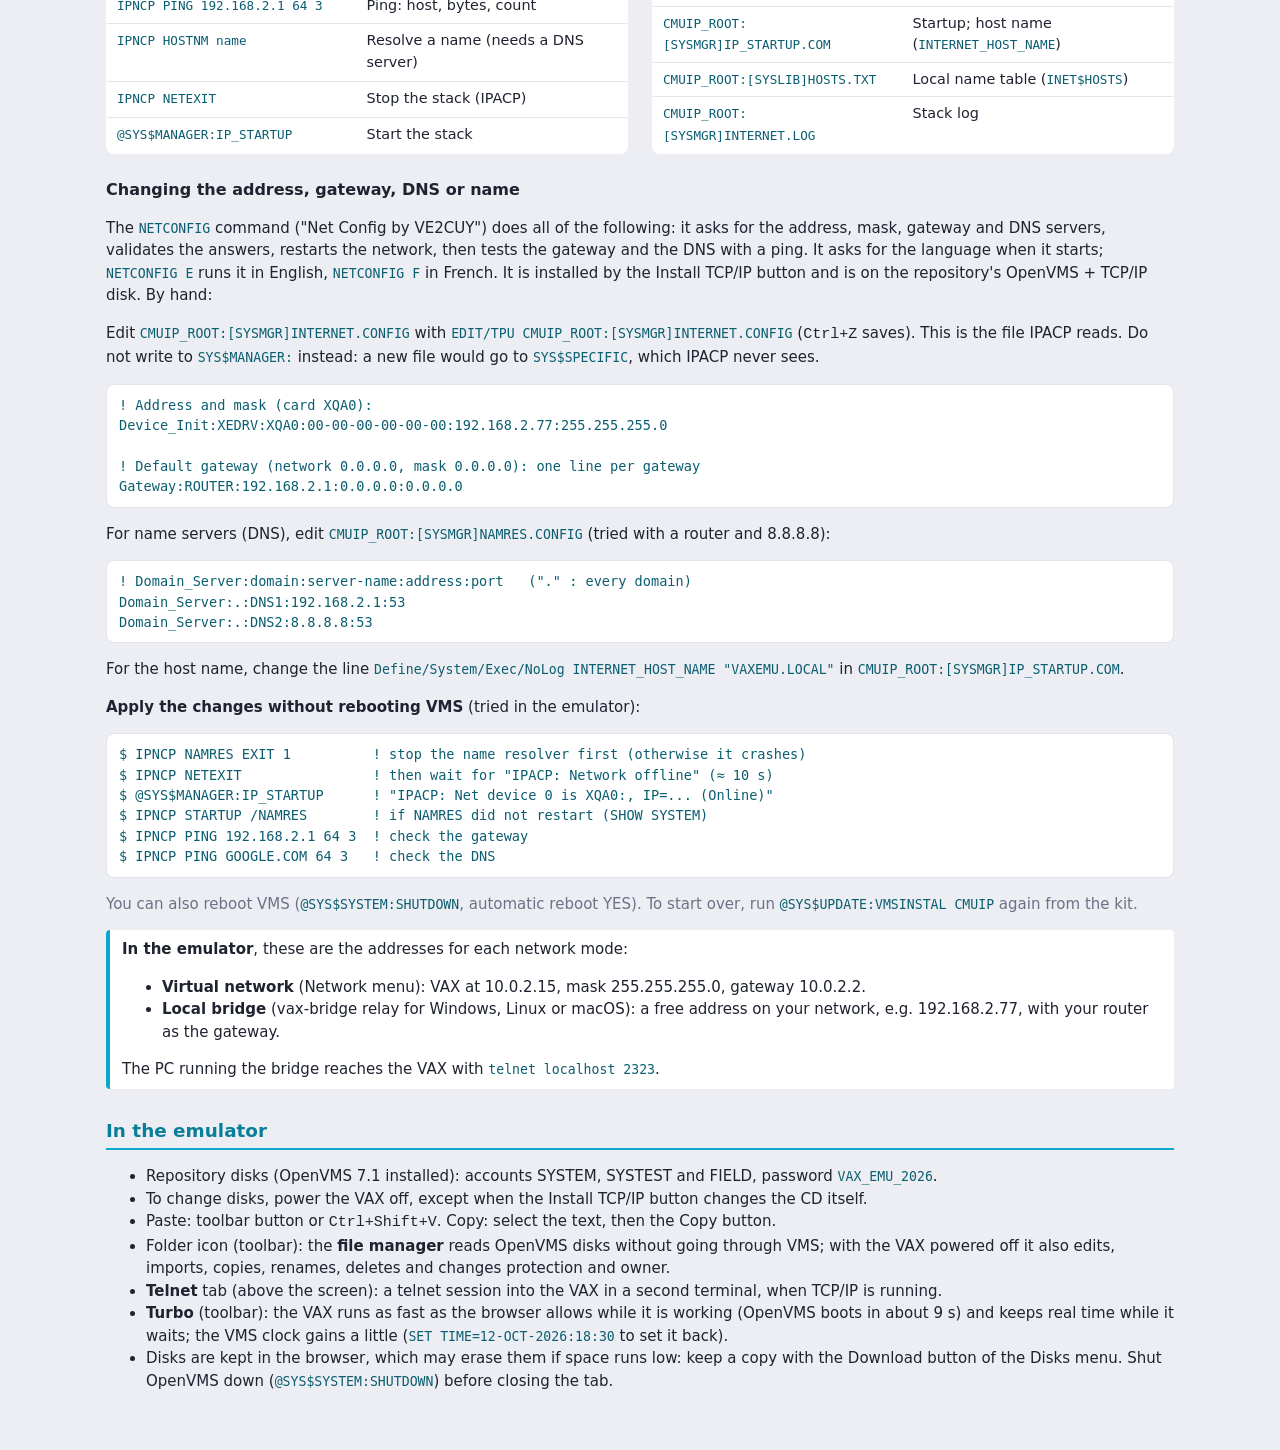
==== commit a913a911: "Mise à jour du site" ====
--- a/cheatsheet.html
+++ b/cheatsheet.html
@@ -169,6 +169,16 @@
 UAF&gt; EXIT
 $ CREATE/DIRECTORY SYS$SYSDEVICE:[ALAIN] /OWNER_UIC=[200,200]</pre>
   <p class="muted">Sans clé de licence (PAK), VMS permet la connexion sur la console (OPA0). Les connexions par telnet passent aussi (CMU-OpenVMS/IP).</p>
+  <p>Voir les autorisations d'un compte (privilèges, quotas, identificateurs) :</p>
+<pre>$ SET DEFAULT SYS$SYSTEM          ! sinon AUTHORIZE offre de créer SYSUAF.DAT : NO
+$ MCR AUTHORIZE SHOW SYSTEM       ! en une ligne (RUN ne passe pas de paramètres)
+UAF&gt; SHOW SYSTEM /BRIEF           ! une ligne : UIC, compte, privilèges, répertoire
+UAF&gt; SHOW * /BRIEF                ! tous les comptes
+UAF&gt; SHOW /IDENTIFIER /USER=SYSTEM ! identificateurs (droits)
+UAF&gt; SHOW SYSTEM /FULL            ! la fiche et les identificateurs
+$ SHOW PROCESS /PRIVILEGES        ! la session en cours seulement
+$ SHOW PROCESS /RIGHTS</pre>
+  <p class="muted">La fiche donne les privilèges autorisés (<em>Authorized Privileges</em>) et ceux par défaut (<em>Default Privileges</em>). Lire SYSUAF.DAT demande SYSPRV (le compte SYSTEM l'a). Dans l'émulateur, l'icône des personnes de la barre du haut fait toutes ces opérations dans une fenêtre.</p>
 
   <h2>Arrêter et redémarrer</h2>
 <pre>$ @SYS$SYSTEM:SHUTDOWN       ! répondre 0 minute, puis Retour aux questions
@@ -410,6 +420,16 @@
 UAF&gt; EXIT
 $ CREATE/DIRECTORY SYS$SYSDEVICE:[ALAIN] /OWNER_UIC=[200,200]</pre>
   <p class="muted">Without license keys (PAKs), VMS allows logins on the console (OPA0). Telnet logins also work (CMU-OpenVMS/IP).</p>
+  <p>Viewing an account's authorizations (privileges, quotas, identifiers):</p>
+<pre>$ SET DEFAULT SYS$SYSTEM          ! otherwise AUTHORIZE offers to create SYSUAF.DAT: NO
+$ MCR AUTHORIZE SHOW SYSTEM       ! on one line (RUN does not pass parameters)
+UAF&gt; SHOW SYSTEM /BRIEF           ! one line: UIC, account, privileges, directory
+UAF&gt; SHOW * /BRIEF                ! all accounts
+UAF&gt; SHOW /IDENTIFIER /USER=SYSTEM ! identifiers (rights)
+UAF&gt; SHOW SYSTEM /FULL            ! the record and its identifiers
+$ SHOW PROCESS /PRIVILEGES        ! current session only
+$ SHOW PROCESS /RIGHTS</pre>
+  <p class="muted">The record lists the authorized privileges (<em>Authorized Privileges</em>) and the default ones (<em>Default Privileges</em>). Reading SYSUAF.DAT requires SYSPRV (the SYSTEM account has it). In the emulator, the people icon of the top bar does all of this in a window.</p>
 
   <h2>Shutting down and rebooting</h2>
 <pre>$ @SYS$SYSTEM:SHUTDOWN       ! answer 0 minutes, then Return to the questions
